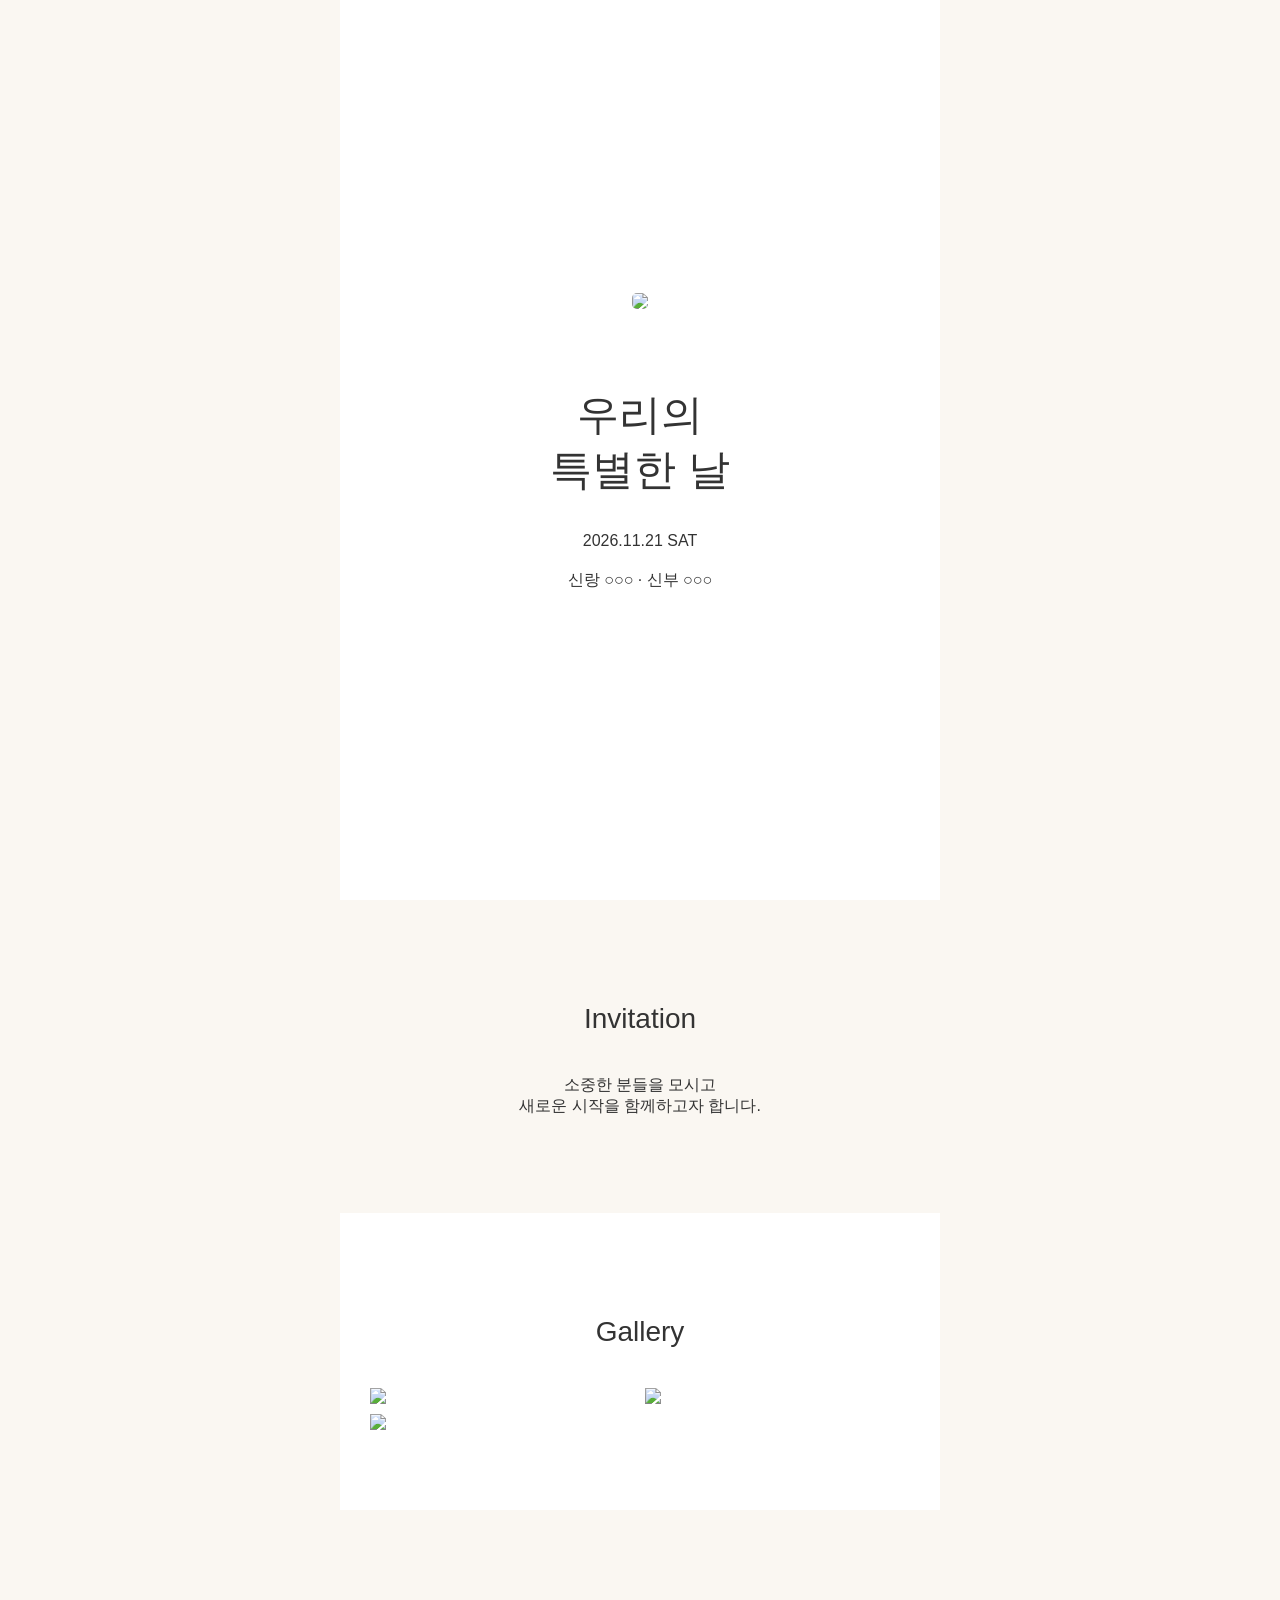
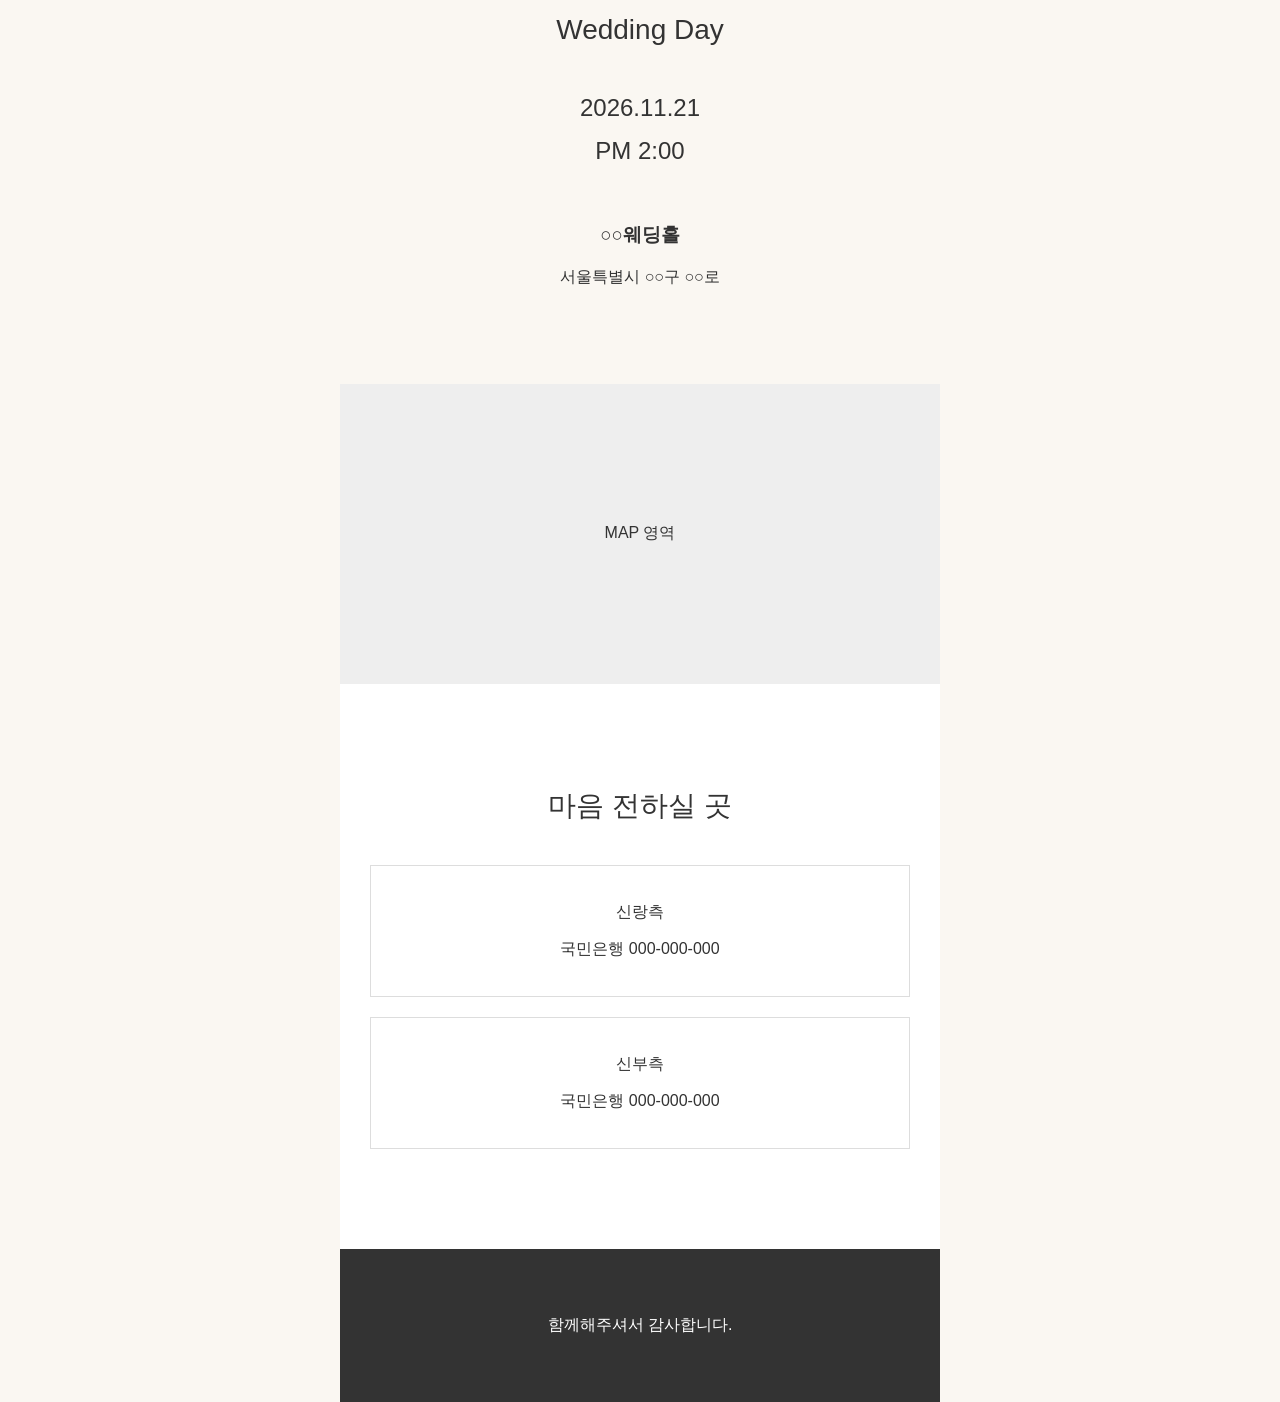
==== index.html @ 1933d9d0 "2.0" ====
<!DOCTYPE html>
<html lang="ko">
<head>
    <meta charset="UTF-8">
    <meta name="viewport" content="width=device-width, initial-scale=1.0">

    <title>우리의 결혼식</title>

    <link rel="stylesheet" href="css/style.css">
</head>

<body>

<div class="wrapper">


    <!-- 메인 -->
    <section class="hero">

        <div class="hero-image">
            <img src="images/main.jpg">
        </div>

        <div class="hero-text">
            <h1>
                우리의<br>
                특별한 날
            </h1>

            <p>
                2026.11.21 SAT
            </p>

            <p>
                신랑 ○○○ · 신부 ○○○
            </p>
        </div>

    </section>



    <!-- 인사말 -->
    <section class="greeting">

        <h2>Invitation</h2>

        <p>
            소중한 분들을 모시고<br>
            새로운 시작을 함께하고자 합니다.
        </p>

    </section>



    <!-- 사진 -->
    <section class="gallery">

        <h2>Gallery</h2>

        <div class="gallery-grid">

            <img src="images/gallery1.jpg">
            <img src="images/gallery2.jpg">
            <img src="images/gallery3.jpg">

        </div>

    </section>




    <!-- 날짜 / 장소 -->
    <section class="info">

        <h2>Wedding Day</h2>

        <div class="date">
            2026.11.21<br>
            PM 2:00
        </div>


        <div class="location">

            <h3>
                ○○웨딩홀
            </h3>

            <p>
                서울특별시 ○○구 ○○로
            </p>

        </div>

    </section>



    <!-- 지도 -->
    <section class="map">

        <div>
            MAP 영역
        </div>

    </section>



    <!-- 계좌 -->
    <section class="account">

        <h2>마음 전하실 곳</h2>


        <div class="account-box">

            <p>
                신랑측
            </p>

            <p>
                국민은행 000-000-000
            </p>

        </div>


        <div class="account-box">

            <p>
                신부측
            </p>

            <p>
                국민은행 000-000-000
            </p>

        </div>


    </section>



    <!-- footer -->
    <footer>

        <p>
            함께해주셔서 감사합니다.
        </p>

    </footer>


</div>


<script src="js/script.js"></script>

</body>
</html>
---- css/style.css ----
*{
    box-sizing:border-box;
}


body{

    margin:0;
    font-family:
    "Pretendard",
    sans-serif;

    background:#faf7f2;

    color:#333;

}



.wrapper{

    width:100%;
    max-width:600px;

    margin:auto;

    background:white;

}



/* 공통 */

section{

    padding:80px 30px;

    text-align:center;

}




/* 첫 화면 */

.hero{

    min-height:100vh;

    display:flex;

    flex-direction:column;

    justify-content:center;

}


.hero-image img{

    width:100%;

    border-radius:5px;

}



.hero-text{

    margin-top:40px;

}


.hero-text h1{

    font-size:42px;

    line-height:1.3;

    font-weight:400;

}



.hero-text p{

    margin-top:20px;

}





/* 소개 */

.greeting{

    background:#faf7f2;

}


h2{

    font-size:28px;

    font-weight:400;

    margin-bottom:40px;

}



/* 갤러리 */

.gallery-grid{

    display:grid;

    grid-template-columns:1fr 1fr;

    gap:10px;

}



.gallery-grid img{

    width:100%;

}





/* 정보 */

.info{

    background:#faf7f2;

}



.date{

    font-size:24px;

    line-height:1.8;

    margin-bottom:50px;

}



.location{

    margin-top:20px;

}




/* 지도 */

.map{

    height:300px;

    display:flex;

    align-items:center;

    justify-content:center;

    background:#eee;

}



/* 계좌 */

.account-box{

    padding:20px;

    border:1px solid #ddd;

    margin-bottom:20px;

}





footer{

    padding:50px 20px;

    text-align:center;

    background:#333;

    color:white;

}
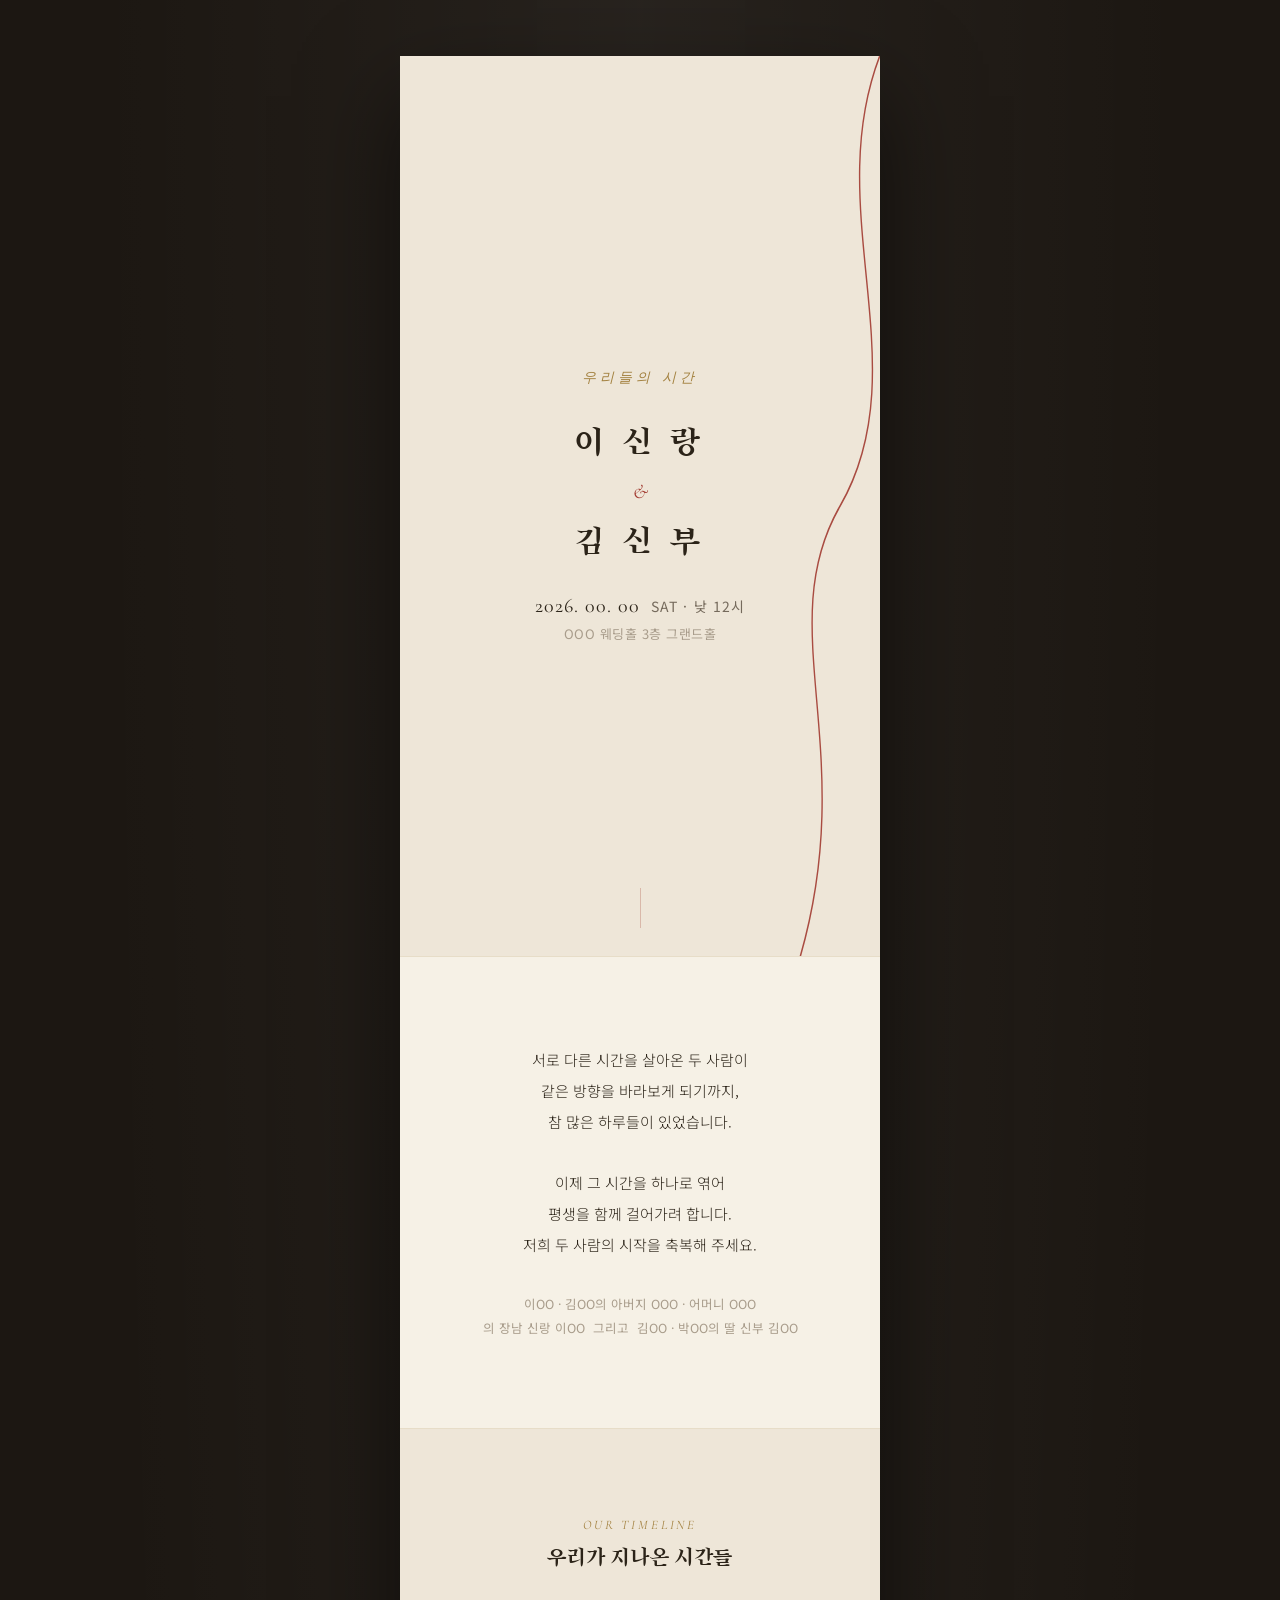
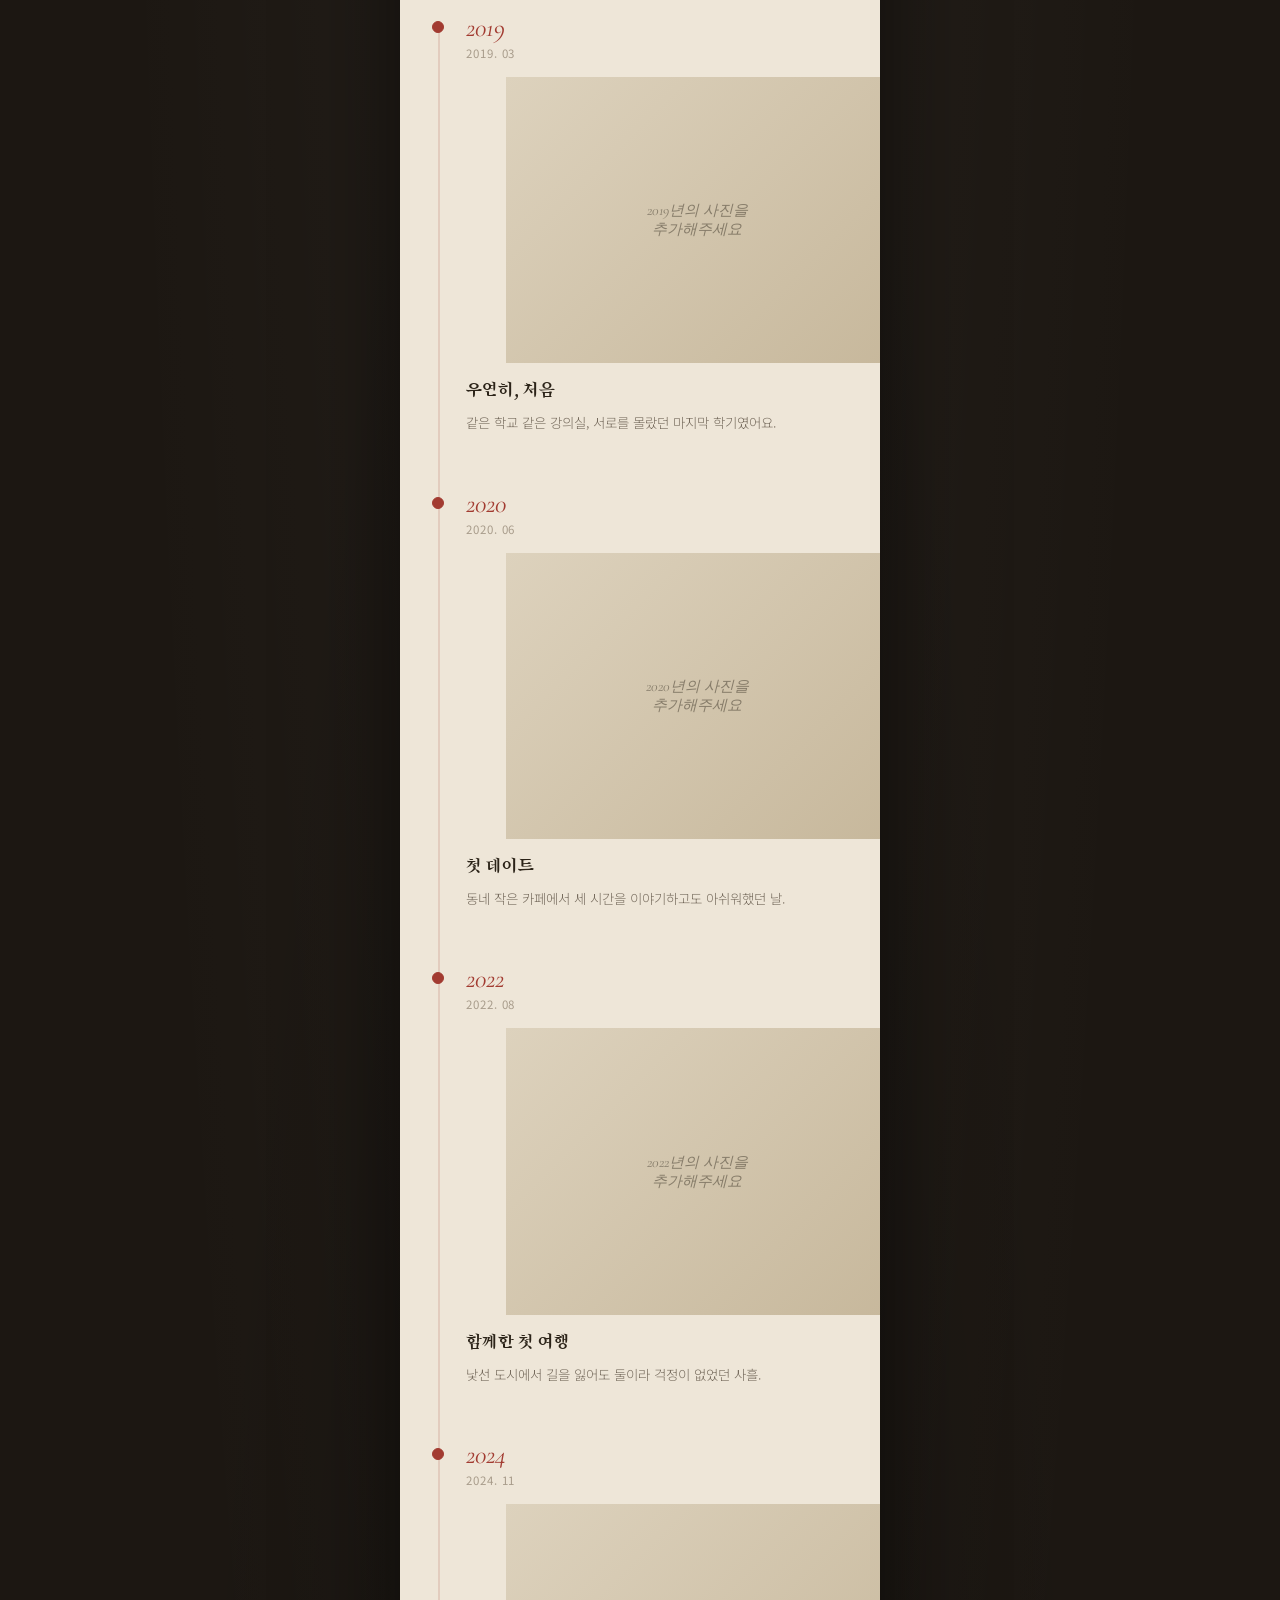
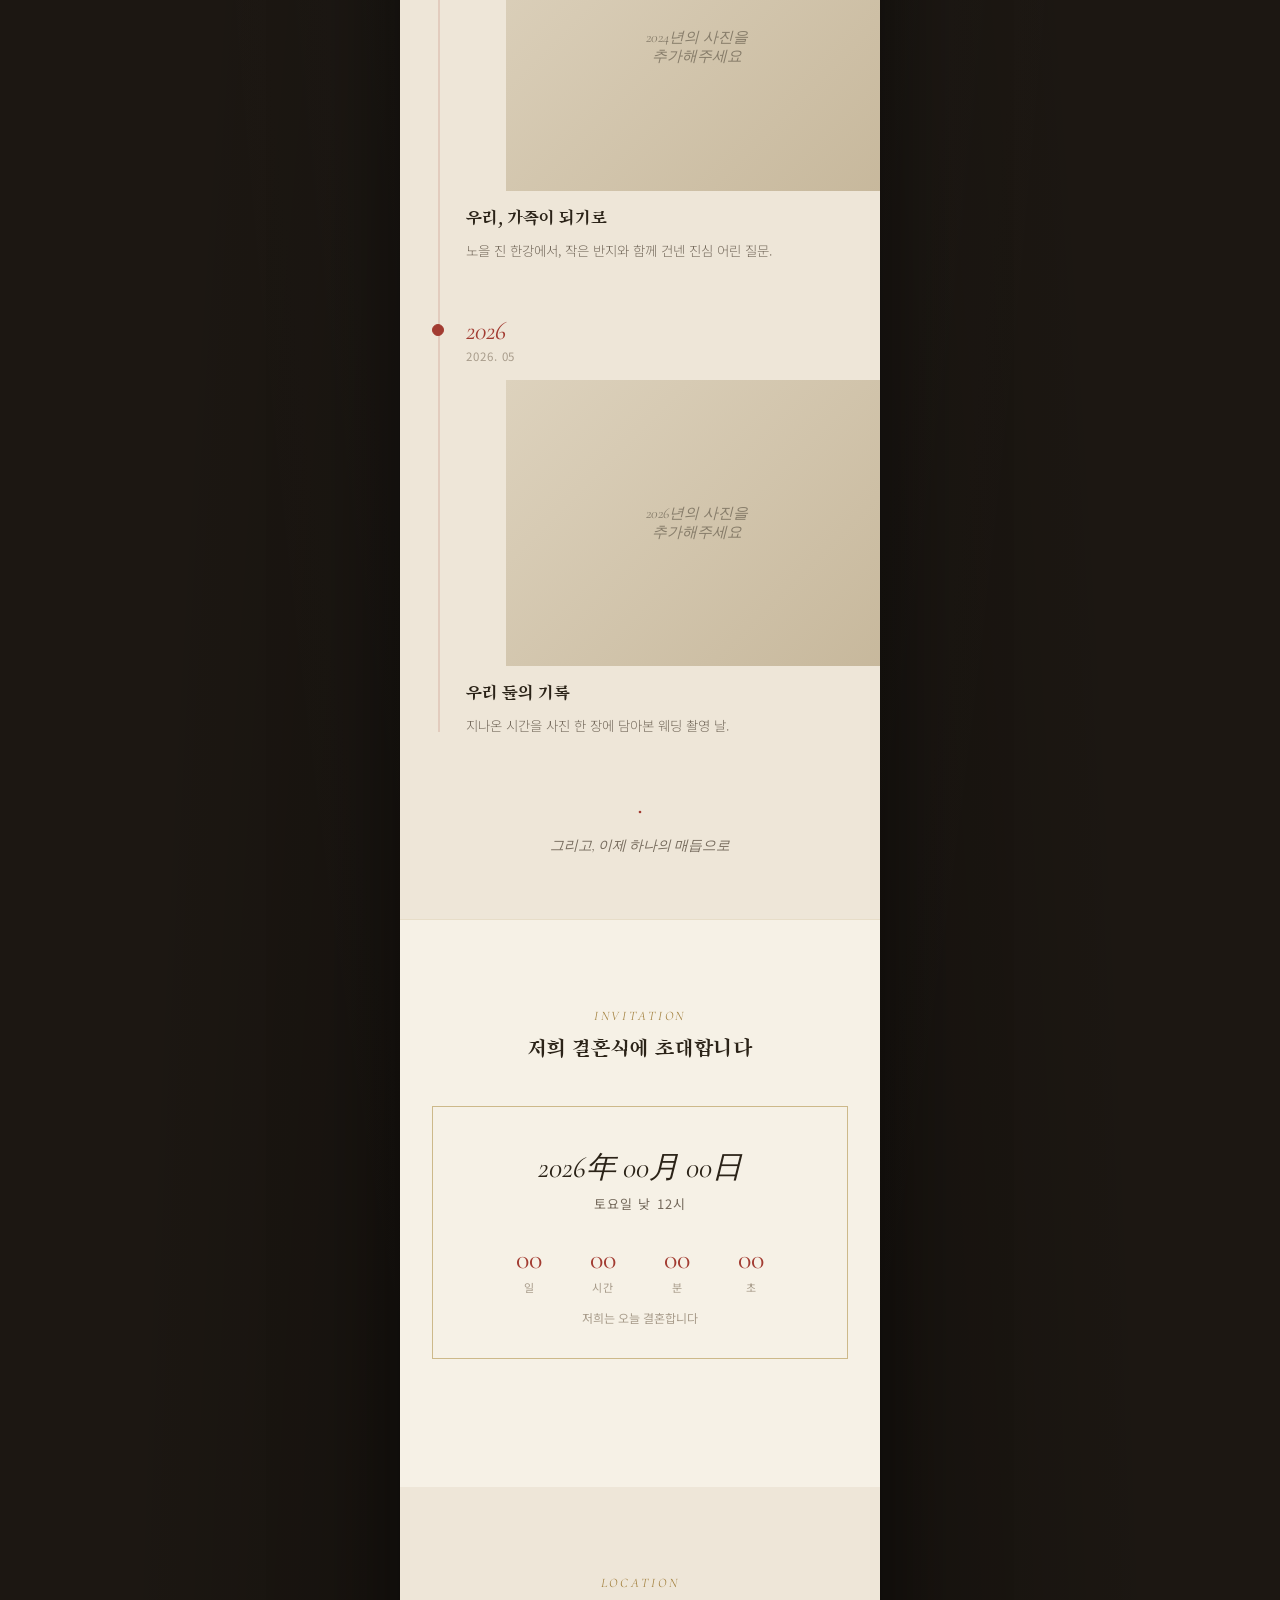
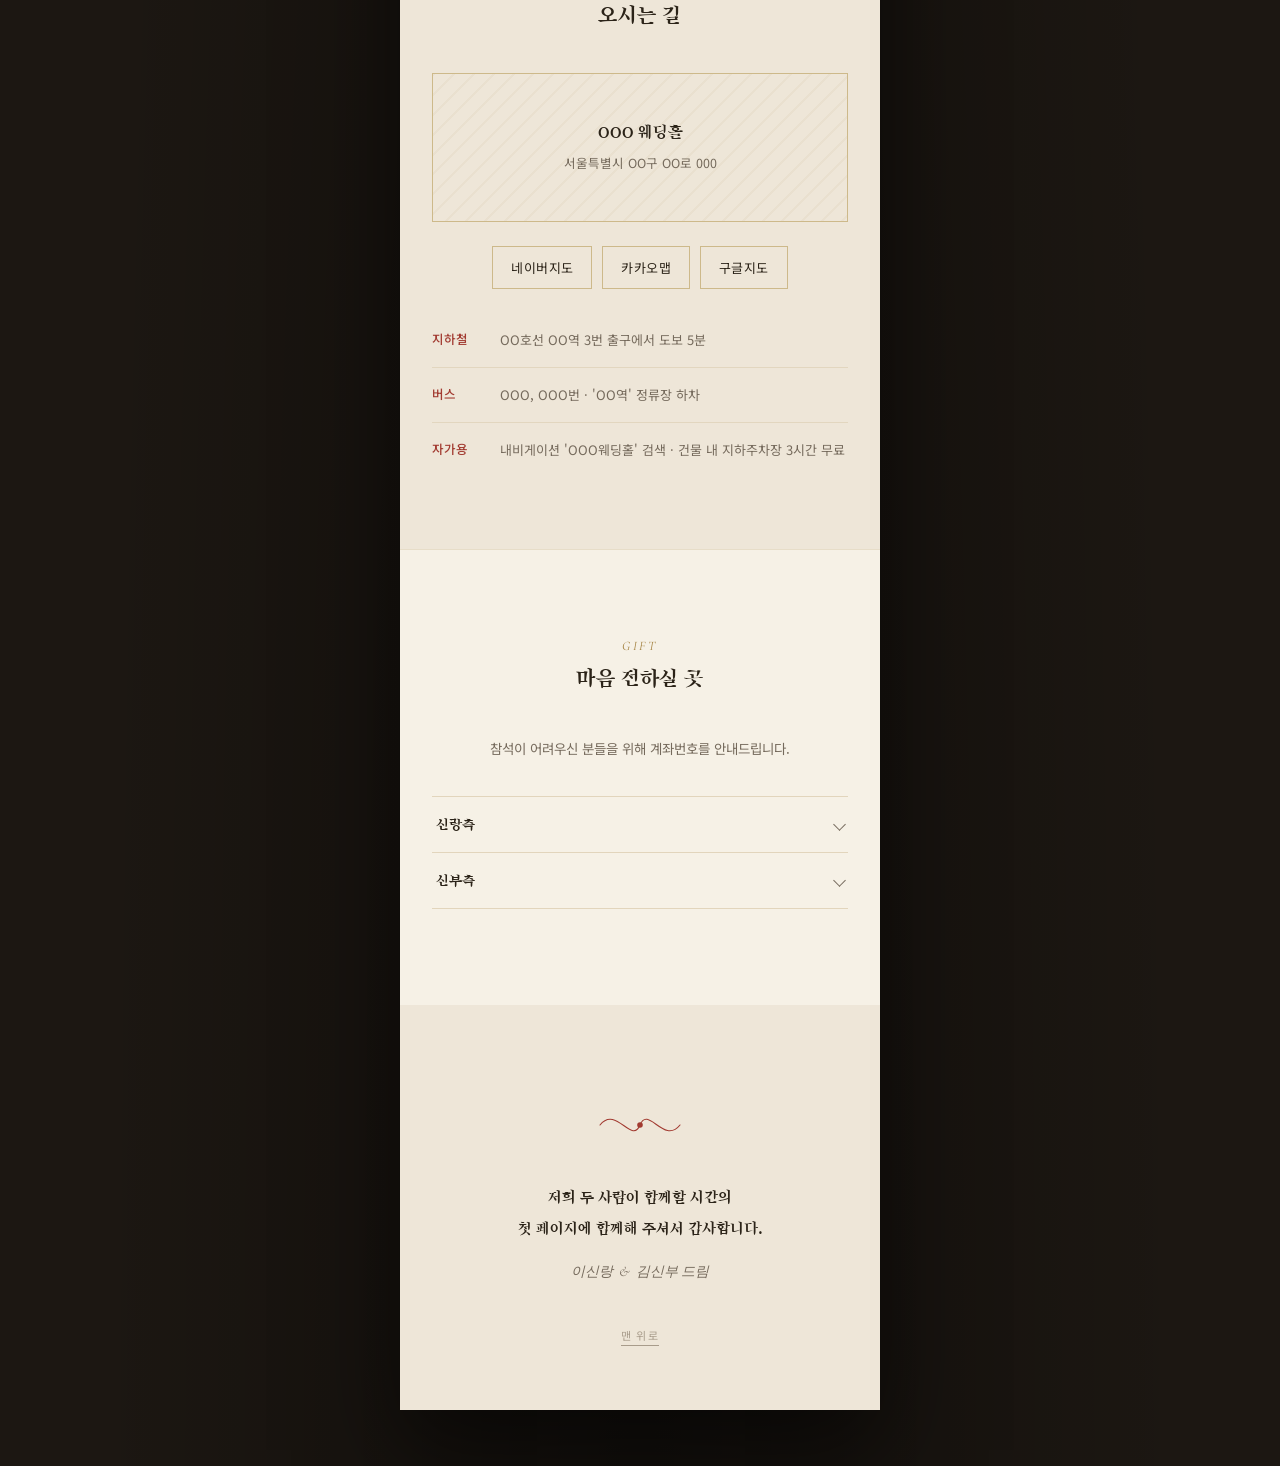
==== commit 9c724214: "c1" ====
--- a/index.html
+++ b/index.html
@@ -1,165 +1,235 @@
 <!DOCTYPE html>
 <html lang="ko">
 <head>
-    <meta charset="UTF-8">
-    <meta name="viewport" content="width=device-width, initial-scale=1.0">
-
-    <title>우리의 결혼식</title>
-
-    <link rel="stylesheet" href="css/style.css">
+<meta charset="UTF-8" />
+<meta name="viewport" content="width=device-width, initial-scale=1.0, maximum-scale=1.0, user-scalable=no" />
+<title>우리들의 시간 — OOO ♥ OOO</title>
+<meta name="description" content="OOO ♥ OOO의 결혼식에 초대합니다" />
+
+<!-- Open Graph : 카카오톡 등으로 공유될 때 보이는 미리보기 -->
+<meta property="og:title" content="우리들의 시간 — OOO ♥ OOO 결혼식에 초대합니다" />
+<meta property="og:description" content="2026년 00월 00일 토요일 낮 12시, OOO웨딩홀" />
+<meta property="og:image" content="assets/img/og-cover.jpg" />
+<meta property="og:type" content="website" />
+
+<link rel="preconnect" href="https://fonts.googleapis.com" />
+<link rel="preconnect" href="https://fonts.gstatic.com" crossorigin />
+<link href="https://fonts.googleapis.com/css2?family=Song+Myung&family=Cormorant+Garamond:ital,wght@0,400;0,500;1,400;1,500&family=Noto+Sans+KR:wght@300;400;500;700&display=swap" rel="stylesheet" />
+
+<link rel="stylesheet" href="css/style.css" />
 </head>
-
 <body>
 
-<div class="wrapper">
-
-
-    <!-- 메인 -->
-    <section class="hero">
-
-        <div class="hero-image">
-            <img src="images/main.jpg">
-        </div>
-
-        <div class="hero-text">
-            <h1>
-                우리의<br>
-                특별한 날
-            </h1>
-
-            <p>
-                2026.11.21 SAT
-            </p>
-
-            <p>
-                신랑 ○○○ · 신부 ○○○
-            </p>
-        </div>
-
-    </section>
-
-
-
-    <!-- 인사말 -->
-    <section class="greeting">
-
-        <h2>Invitation</h2>
-
-        <p>
-            소중한 분들을 모시고<br>
-            새로운 시작을 함께하고자 합니다.
-        </p>
-
-    </section>
-
-
-
-    <!-- 사진 -->
-    <section class="gallery">
-
-        <h2>Gallery</h2>
-
-        <div class="gallery-grid">
-
-            <img src="images/gallery1.jpg">
-            <img src="images/gallery2.jpg">
-            <img src="images/gallery3.jpg">
-
-        </div>
-
-    </section>
-
-
-
-
-    <!-- 날짜 / 장소 -->
-    <section class="info">
-
-        <h2>Wedding Day</h2>
-
-        <div class="date">
-            2026.11.21<br>
-            PM 2:00
-        </div>
-
-
-        <div class="location">
-
-            <h3>
-                ○○웨딩홀
-            </h3>
-
-            <p>
-                서울특별시 ○○구 ○○로
-            </p>
-
-        </div>
-
-    </section>
-
-
-
-    <!-- 지도 -->
-    <section class="map">
-
+<!-- ============ 배경 스테이지 ============ -->
+<div class="stage">
+
+  <main class="invite" id="top">
+
+    <!-- ============ HERO ============ -->
+    <section class="hero" id="hero">
+      <svg class="hero__thread" viewBox="0 0 300 520" preserveAspectRatio="none" aria-hidden="true">
+        <path d="M 280 0 C 220 90, 320 180, 240 260 C 170 330, 260 400, 200 520" />
+      </svg>
+
+      <p class="eyebrow" data-reveal>우리들의 시간</p>
+      <h1 class="hero__names" data-reveal>
+        <span>이 신 랑</span>
+        <span class="hero__amp">&amp;</span>
+        <span>김 신 부</span>
+      </h1>
+
+      <p class="hero__date" data-reveal>
+        <em>2026. 00. 00</em> SAT · 낮 12시
+      </p>
+
+      <p class="hero__venue" data-reveal>OOO 웨딩홀 3층 그랜드홀</p>
+
+      <button class="scroll-cue" id="scrollCue" aria-label="아래로 스크롤">
+        <span></span>
+      </button>
+    </section>
+
+    <!-- ============ 인사말 ============ -->
+    <section class="intro">
+      <p class="intro__text">
+        서로 다른 시간을 살아온 두 사람이<br />
+        같은 방향을 바라보게 되기까지,<br />
+        참 많은 하루들이 있었습니다.<br /><br />
+        이제 그 시간을 하나로 엮어<br />
+        평생을 함께 걸어가려 합니다.<br />
+        저희 두 사람의 시작을 축복해 주세요.
+      </p>
+      <p class="intro__from">이OO · 김OO의 아버지 OOO · 어머니 OOO<br />의 장남 신랑 이OO
+        &nbsp;그리고&nbsp;
+        김OO · 박OO의 딸 신부 김OO</p>
+    </section>
+
+    <!-- ============ 타임라인 : 우리들의 시간 ============ -->
+    <section class="timeline" id="timeline">
+      <h2 class="section-title" data-reveal>
+        <span class="section-title__eyebrow">Our Timeline</span>
+        우리가 지나온 시간들
+      </h2>
+
+      <div class="timeline__body" id="timelineBody">
+        <div class="timeline__thread-wrap" aria-hidden="true">
+          <div class="timeline__thread-track"></div>
+          <div class="timeline__thread-fill" id="threadFill"></div>
+        </div>
+
+        <ol class="timeline__list" id="timelineList">
+          <!-- JS가 script.js의 TIMELINE 데이터로 이 안을 채웁니다 -->
+        </ol>
+      </div>
+
+      <div class="timeline__knot" data-reveal>
+        <svg viewBox="0 0 60 60" aria-hidden="true">
+          <circle cx="30" cy="30" r="4" />
+        </svg>
+        <p>그리고, 이제 하나의 매듭으로</p>
+      </div>
+    </section>
+
+    <!-- ============ 초대 정보 ============ -->
+    <section class="invitation" id="invitation">
+      <h2 class="section-title" data-reveal>
+        <span class="section-title__eyebrow">Invitation</span>
+        저희 결혼식에 초대합니다
+      </h2>
+
+      <div class="invitation__card" data-reveal>
+        <p class="invitation__date-big">2026年 00月 00日</p>
+        <p class="invitation__date-sub">토요일 낮 12시</p>
+
+        <div class="countdown" id="countdown" aria-live="polite">
+          <div class="countdown__item"><span id="cd-days">00</span><em>일</em></div>
+          <div class="countdown__item"><span id="cd-hours">00</span><em>시간</em></div>
+          <div class="countdown__item"><span id="cd-min">00</span><em>분</em></div>
+          <div class="countdown__item"><span id="cd-sec">00</span><em>초</em></div>
+        </div>
+        <p class="countdown__label">신랑 신부와 만나기까지</p>
+      </div>
+
+      <div class="calendar" data-reveal>
+        <!-- 실제 사용 시 JS의 WEDDING_DATE 값에 맞게 아래 표시가 자동 계산됩니다 -->
+        <div class="calendar__grid" id="calendarGrid"></div>
+      </div>
+    </section>
+
+    <!-- ============ 오시는 길 ============ -->
+    <section class="location" id="location">
+      <h2 class="section-title" data-reveal>
+        <span class="section-title__eyebrow">Location</span>
+        오시는 길
+      </h2>
+
+      <div class="location__map" data-reveal>
+        <!-- 지도 API 키가 없어도 되도록 정적 이미지/버튼 방식으로 구성했습니다.
+             실제 서비스 시 아래 map-frame에 원하는 지도 iframe을 넣어도 됩니다. -->
+        <div class="location__map-fallback">
+          <p>OOO 웨딩홀</p>
+          <span>서울특별시 OO구 OO로 000</span>
+        </div>
+      </div>
+
+      <div class="location__buttons" data-reveal>
+        <a class="btn btn--map" href="https://map.naver.com/p/search/OOO웨딩홀" target="_blank" rel="noopener">네이버지도</a>
+        <a class="btn btn--map" href="https://map.kakao.com/?q=OOO웨딩홀" target="_blank" rel="noopener">카카오맵</a>
+        <a class="btn btn--map" href="https://map.google.com/?q=OOO웨딩홀" target="_blank" rel="noopener">구글지도</a>
+      </div>
+
+      <dl class="location__info" data-reveal>
         <div>
-            MAP 영역
-        </div>
-
-    </section>
-
-
-
-    <!-- 계좌 -->
-    <section class="account">
-
-        <h2>마음 전하실 곳</h2>
-
-
-        <div class="account-box">
-
-            <p>
-                신랑측
-            </p>
-
-            <p>
-                국민은행 000-000-000
-            </p>
-
-        </div>
-
-
-        <div class="account-box">
-
-            <p>
-                신부측
-            </p>
-
-            <p>
-                국민은행 000-000-000
-            </p>
-
-        </div>
-
-
-    </section>
-
-
-
-    <!-- footer -->
-    <footer>
-
-        <p>
-            함께해주셔서 감사합니다.
-        </p>
-
+          <dt>지하철</dt>
+          <dd>OO호선 OO역 3번 출구에서 도보 5분</dd>
+        </div>
+        <div>
+          <dt>버스</dt>
+          <dd>OOO, OOO번 · 'OO역' 정류장 하차</dd>
+        </div>
+        <div>
+          <dt>자가용</dt>
+          <dd>내비게이션 'OOO웨딩홀' 검색 · 건물 내 지하주차장 3시간 무료</dd>
+        </div>
+      </dl>
+    </section>
+
+    <!-- ============ 마음 전하실 곳 ============ -->
+    <section class="gift" id="gift">
+      <h2 class="section-title" data-reveal>
+        <span class="section-title__eyebrow">Gift</span>
+        마음 전하실 곳
+      </h2>
+      <p class="gift__desc" data-reveal>
+        참석이 어려우신 분들을 위해<br class="mobile-only" />
+        계좌번호를 안내드립니다.
+      </p>
+
+      <div class="accordion" data-reveal>
+        <div class="accordion__item">
+          <button class="accordion__trigger" aria-expanded="false">
+            <span>신랑측</span>
+            <i></i>
+          </button>
+          <div class="accordion__panel">
+            <div class="account">
+              <div class="account__row">
+                <p><strong>이OO</strong> (신랑)<br /><span>OO은행 000-0000-0000</span></p>
+                <button class="btn-copy" data-copy="000-0000-0000">복사</button>
+              </div>
+              <div class="account__row">
+                <p><strong>OOO</strong> (아버지)<br /><span>OO은행 000-0000-0000</span></p>
+                <button class="btn-copy" data-copy="000-0000-0000">복사</button>
+              </div>
+              <div class="account__row">
+                <p><strong>OOO</strong> (어머니)<br /><span>OO은행 000-0000-0000</span></p>
+                <button class="btn-copy" data-copy="000-0000-0000">복사</button>
+              </div>
+            </div>
+          </div>
+        </div>
+
+        <div class="accordion__item">
+          <button class="accordion__trigger" aria-expanded="false">
+            <span>신부측</span>
+            <i></i>
+          </button>
+          <div class="accordion__panel">
+            <div class="account">
+              <div class="account__row">
+                <p><strong>김OO</strong> (신부)<br /><span>OO은행 000-0000-0000</span></p>
+                <button class="btn-copy" data-copy="000-0000-0000">복사</button>
+              </div>
+              <div class="account__row">
+                <p><strong>OOO</strong> (아버지)<br /><span>OO은행 000-0000-0000</span></p>
+                <button class="btn-copy" data-copy="000-0000-0000">복사</button>
+              </div>
+              <div class="account__row">
+                <p><strong>OOO</strong> (어머니)<br /><span>OO은행 000-0000-0000</span></p>
+                <button class="btn-copy" data-copy="000-0000-0000">복사</button>
+              </div>
+            </div>
+          </div>
+        </div>
+      </div>
+    </section>
+
+    <!-- ============ 마무리 ============ -->
+    <footer class="closing">
+      <svg class="closing__knot" viewBox="0 0 120 60" aria-hidden="true">
+        <path d="M10 30 C 30 5, 50 55, 60 30 C 70 5, 90 55, 110 30" />
+        <circle cx="60" cy="30" r="3.5" />
+      </svg>
+      <p class="closing__text">저희 두 사람이 함께할 시간의<br />첫 페이지에 함께해 주셔서 감사합니다.</p>
+      <p class="closing__sign">이신랑 &nbsp;&amp;&nbsp; 김신부 드림</p>
+      <a class="closing__top" href="#top">맨 위로</a>
     </footer>
 
-
+  </main>
 </div>
 
+<div class="toast" id="toast" role="status" aria-live="polite"></div>
 
 <script src="js/script.js"></script>
-
 </body>
-</html>+</html>
--- a/css/style.css
+++ b/css/style.css
@@ -1,221 +1,710 @@
-*{
-    box-sizing:border-box;
-}
-
-
-body{
-
-    margin:0;
-    font-family:
-    "Pretendard",
-    sans-serif;
-
-    background:#faf7f2;
-
-    color:#333;
-
-}
-
-
-
-.wrapper{
-
-    width:100%;
-    max-width:600px;
-
-    margin:auto;
-
-    background:white;
-
-}
-
-
-
-/* 공통 */
-
-section{
-
-    padding:80px 30px;
-
-    text-align:center;
-
-}
-
-
-
-
-/* 첫 화면 */
-
-.hero{
-
-    min-height:100vh;
-
-    display:flex;
-
-    flex-direction:column;
-
-    justify-content:center;
-
-}
-
-
-.hero-image img{
-
-    width:100%;
-
-    border-radius:5px;
-
-}
-
-
-
-.hero-text{
-
-    margin-top:40px;
-
-}
-
-
-.hero-text h1{
-
-    font-size:42px;
-
-    line-height:1.3;
-
-    font-weight:400;
-
-}
-
-
-
-.hero-text p{
-
-    margin-top:20px;
-
-}
-
-
-
-
-
-/* 소개 */
-
-.greeting{
-
-    background:#faf7f2;
-
-}
-
-
-h2{
-
-    font-size:28px;
-
-    font-weight:400;
-
-    margin-bottom:40px;
-
-}
-
-
-
-/* 갤러리 */
-
-.gallery-grid{
-
-    display:grid;
-
-    grid-template-columns:1fr 1fr;
-
-    gap:10px;
-
-}
-
-
-
-.gallery-grid img{
-
-    width:100%;
-
-}
-
-
-
-
-
-/* 정보 */
-
-.info{
-
-    background:#faf7f2;
-
-}
-
-
-
-.date{
-
-    font-size:24px;
-
-    line-height:1.8;
-
-    margin-bottom:50px;
-
-}
-
-
-
-.location{
-
-    margin-top:20px;
-
-}
-
-
-
-
-/* 지도 */
-
-.map{
-
-    height:300px;
-
-    display:flex;
-
-    align-items:center;
-
-    justify-content:center;
-
-    background:#eee;
-
-}
-
-
-
-/* 계좌 */
-
-.account-box{
-
-    padding:20px;
-
-    border:1px solid #ddd;
-
-    margin-bottom:20px;
-
-}
-
-
-
-
-
-footer{
-
-    padding:50px 20px;
-
-    text-align:center;
-
-    background:#333;
-
-    color:white;
-
-}
+/* ==========================================================================
+   우리들의 시간 — 웨딩 인비테이션
+   Design concept: "인연의 실(붉은 실)" — 타임라인을 따라 흐르다
+   초대 정보에서 하나의 매듭으로 이어지는 붉은 실.
+   ========================================================================== */
+
+:root {
+  /* ---- color tokens ---- */
+  --stage: #1c1712;          /* 카드가 놓인 어두운 테이블 배경 */
+  --paper: #eee6d8;          /* 청첩장 종이 */
+  --paper-soft: #f6f1e6;     /* 카드/패널 위 레이어 */
+  --ink: #2b2318;            /* 본문 텍스트 */
+  --ink-soft: #756a5c;       /* 보조 텍스트 */
+  --ink-faint: #a89c8b;      /* 캡션/라벨 */
+  --thread: #a23b31;         /* 인연의 붉은 실 */
+  --thread-soft: #d9b8a9;    /* 실의 옅은 트랙 */
+  --gold: #a3813f;           /* 금박 라인/장식 */
+  --gold-soft: #cdb98a;
+
+  /* ---- type tokens ---- */
+  --font-display: 'Song Myung', serif;
+  --font-accent: 'Cormorant Garamond', serif;
+  --font-body: 'Noto Sans KR', sans-serif;
+
+  --card-width: 480px;
+}
+
+/* ---------------------------------- reset ---------------------------------- */
+*, *::before, *::after { box-sizing: border-box; }
+html { scroll-behavior: smooth; }
+@media (prefers-reduced-motion: reduce) {
+  html { scroll-behavior: auto; }
+  *, *::before, *::after {
+    animation-duration: 0.001ms !important;
+    animation-iteration-count: 1 !important;
+    transition-duration: 0.001ms !important;
+  }
+}
+
+body {
+  margin: 0;
+  background: var(--stage);
+  background-image:
+    radial-gradient(ellipse at top, rgba(255,255,255,0.05), transparent 60%),
+    radial-gradient(ellipse at bottom, rgba(0,0,0,0.4), transparent 60%);
+  color: var(--ink);
+  font-family: var(--font-body);
+  -webkit-font-smoothing: antialiased;
+}
+
+img { max-width: 100%; display: block; }
+button { font: inherit; }
+a { color: inherit; }
+
+/* ---------------------------------- stage ---------------------------------- */
+.stage {
+  min-height: 100vh;
+  display: flex;
+  justify-content: center;
+  padding: 0;
+}
+
+@media (min-width: 640px) {
+  .stage { padding: 56px 16px; }
+}
+
+.invite {
+  position: relative;
+  width: 100%;
+  max-width: var(--card-width);
+  background: var(--paper);
+  overflow: hidden;
+}
+
+@media (min-width: 640px) {
+  .invite {
+    box-shadow: 0 40px 90px rgba(0,0,0,0.55), 0 2px 0 rgba(255,255,255,0.04) inset;
+  }
+}
+
+/* ---------------------------------- shared ---------------------------------- */
+.section-title {
+  text-align: center;
+  font-family: var(--font-display);
+  font-weight: 400;
+  font-size: 22px;
+  letter-spacing: 0.02em;
+  color: var(--ink);
+  margin: 0 0 44px;
+}
+.section-title__eyebrow {
+  display: block;
+  font-family: var(--font-accent);
+  font-style: italic;
+  font-size: 13px;
+  letter-spacing: 0.22em;
+  color: var(--gold);
+  margin-bottom: 10px;
+  text-transform: uppercase;
+}
+
+.divider {
+  width: 32px;
+  height: 1px;
+  background: var(--gold-soft);
+  margin: 0 auto;
+}
+
+/* section reveal-on-scroll */
+[data-reveal] {
+  opacity: 0;
+  transform: translateY(14px);
+  transition: opacity 0.8s ease, transform 0.8s ease;
+}
+[data-reveal].is-visible {
+  opacity: 1;
+  transform: translateY(0);
+}
+
+.btn {
+  display: inline-flex;
+  align-items: center;
+  justify-content: center;
+  padding: 11px 18px;
+  border: 1px solid var(--gold-soft);
+  color: var(--ink);
+  text-decoration: none;
+  font-size: 13px;
+  letter-spacing: 0.03em;
+  background: transparent;
+  transition: background 0.25s ease, color 0.25s ease;
+}
+.btn:hover { background: var(--ink); color: var(--paper); border-color: var(--ink); }
+
+.mobile-only { display: inline; }
+@media (min-width: 640px) { .mobile-only { display: none; } }
+
+/* ============================================================
+   HERO
+   ============================================================ */
+.hero {
+  position: relative;
+  min-height: 100svh;
+  display: flex;
+  flex-direction: column;
+  align-items: center;
+  justify-content: center;
+  text-align: center;
+  padding: 40px 32px;
+  overflow: hidden;
+}
+
+.hero__thread {
+  position: absolute;
+  top: 0;
+  right: -20px;
+  width: 62%;
+  height: 100%;
+  opacity: 0.9;
+}
+.hero__thread path {
+  fill: none;
+  stroke: var(--thread);
+  stroke-width: 1.4;
+  stroke-linecap: round;
+  stroke-dasharray: 900;
+  stroke-dashoffset: 900;
+  animation: draw-thread 2.6s 0.3s cubic-bezier(.65,0,.35,1) forwards;
+}
+@keyframes draw-thread {
+  to { stroke-dashoffset: 0; }
+}
+
+.eyebrow {
+  font-family: var(--font-accent);
+  font-style: italic;
+  font-size: 14px;
+  letter-spacing: 0.3em;
+  color: var(--gold);
+  text-transform: uppercase;
+  margin: 0 0 28px;
+}
+
+.hero__names {
+  font-family: var(--font-display);
+  font-weight: 400;
+  font-size: 34px;
+  line-height: 1.6;
+  letter-spacing: 0.14em;
+  margin: 0 0 26px;
+  color: var(--ink);
+}
+.hero__names span { display: block; }
+.hero__amp {
+  font-family: var(--font-accent);
+  font-style: italic;
+  font-size: 20px;
+  color: var(--thread);
+  letter-spacing: 0;
+  margin: 6px 0;
+}
+
+.hero__date {
+  font-family: var(--font-body);
+  font-size: 14px;
+  letter-spacing: 0.08em;
+  color: var(--ink-soft);
+  margin: 0 0 6px;
+}
+.hero__date em {
+  font-family: var(--font-accent);
+  font-style: normal;
+  font-size: 20px;
+  color: var(--ink);
+  letter-spacing: 0.05em;
+  margin-right: 6px;
+}
+
+.hero__venue {
+  font-size: 13px;
+  color: var(--ink-faint);
+  margin: 0;
+  letter-spacing: 0.04em;
+}
+
+.scroll-cue {
+  position: absolute;
+  bottom: 28px;
+  left: 50%;
+  transform: translateX(-50%);
+  width: 24px;
+  height: 40px;
+  border: none;
+  background: transparent;
+  cursor: pointer;
+  padding: 0;
+}
+.scroll-cue span {
+  display: block;
+  width: 1px;
+  height: 100%;
+  margin: 0 auto;
+  background: var(--thread-soft);
+  position: relative;
+  overflow: hidden;
+}
+.scroll-cue span::after {
+  content: '';
+  position: absolute;
+  top: -100%;
+  left: 0;
+  width: 100%;
+  height: 100%;
+  background: var(--thread);
+  animation: cue-drop 1.8s ease-in-out infinite;
+}
+@keyframes cue-drop {
+  0% { top: -100%; }
+  60% { top: 100%; }
+  100% { top: 100%; }
+}
+
+/* ============================================================
+   INTRO
+   ============================================================ */
+.intro {
+  padding: 88px 40px;
+  text-align: center;
+  background: var(--paper-soft);
+  border-top: 1px solid rgba(163,129,63,0.18);
+  border-bottom: 1px solid rgba(163,129,63,0.18);
+}
+.intro__text {
+  font-size: 15px;
+  line-height: 2.05;
+  color: var(--ink);
+  font-weight: 300;
+  margin: 0 0 32px;
+}
+.intro__from {
+  font-size: 12.5px;
+  color: var(--ink-faint);
+  line-height: 1.9;
+  margin: 0;
+}
+
+/* ============================================================
+   TIMELINE — 우리들의 시간
+   ============================================================ */
+.timeline {
+  padding: 88px 32px 64px;
+  position: relative;
+}
+
+.timeline__body {
+  position: relative;
+}
+
+.timeline__thread-wrap {
+  position: absolute;
+  top: 6px;
+  bottom: 6px;
+  left: 6px;
+  width: 2px;
+}
+.timeline__thread-track,
+.timeline__thread-fill {
+  position: absolute;
+  top: 0; left: 0;
+  width: 100%;
+  height: 100%;
+}
+.timeline__thread-track { background: var(--thread-soft); opacity: 0.55; }
+.timeline__thread-fill {
+  background: var(--thread);
+  height: 0%;
+  transition: height 0.25s ease-out;
+}
+
+.timeline__list {
+  list-style: none;
+  margin: 0;
+  padding: 0 0 0 34px;
+  display: flex;
+  flex-direction: column;
+  gap: 56px;
+}
+
+.timeline__item {
+  position: relative;
+  opacity: 0;
+  transform: translateY(18px);
+  transition: opacity 0.7s ease, transform 0.7s ease;
+}
+.timeline__item.is-visible { opacity: 1; transform: translateY(0); }
+
+.timeline__knot-dot {
+  position: absolute;
+  top: 6px;
+  left: -34px;
+  width: 12px;
+  height: 12px;
+  border-radius: 50%;
+  background: var(--paper);
+  border: 1.5px solid var(--thread-soft);
+  transition: border-color 0.4s ease, background 0.4s ease;
+}
+.timeline__item.is-visible .timeline__knot-dot {
+  border-color: var(--thread);
+  background: var(--thread);
+}
+
+.timeline__year {
+  font-family: var(--font-accent);
+  font-style: italic;
+  font-size: 26px;
+  color: var(--thread);
+  line-height: 1;
+  margin: 0 0 4px;
+}
+.timeline__date {
+  font-size: 11.5px;
+  letter-spacing: 0.08em;
+  color: var(--ink-faint);
+  margin: 0 0 14px;
+  text-transform: uppercase;
+}
+
+.timeline__photo {
+  width: 100%;
+  aspect-ratio: 4 / 3;
+  overflow: hidden;
+  background: linear-gradient(135deg, #ddd2bd, #c7b89c);
+  margin-bottom: 16px;
+  position: relative;
+}
+.timeline__photo img {
+  width: 100%;
+  height: 100%;
+  object-fit: cover;
+  display: block;
+}
+.timeline__photo.no-image::before {
+  content: attr(data-placeholder);
+  position: absolute;
+  inset: 0;
+  display: flex;
+  align-items: center;
+  justify-content: center;
+  white-space: pre-line;
+  font-family: var(--font-accent);
+  font-style: italic;
+  font-size: 15px;
+  color: rgba(43,35,24,0.45);
+  text-align: center;
+  padding: 20px;
+}
+.timeline__photo.no-image img { display: none; }
+
+.timeline__title {
+  font-family: var(--font-display);
+  font-weight: 400;
+  font-size: 18px;
+  margin: 0 0 8px;
+  color: var(--ink);
+}
+.timeline__desc {
+  font-size: 13.5px;
+  line-height: 1.8;
+  color: var(--ink-soft);
+  margin: 0;
+  font-weight: 300;
+}
+
+.timeline__knot {
+  text-align: center;
+  margin-top: 64px;
+  padding-left: 0;
+}
+.timeline__knot svg { width: 20px; height: 20px; }
+.timeline__knot circle { fill: var(--thread); }
+.timeline__knot p {
+  font-family: var(--font-accent);
+  font-style: italic;
+  font-size: 14px;
+  color: var(--ink-soft);
+  margin: 10px 0 0;
+}
+
+/* ============================================================
+   INVITATION / COUNTDOWN
+   ============================================================ */
+.invitation {
+  padding: 88px 32px;
+  background: var(--paper-soft);
+  border-top: 1px solid rgba(163,129,63,0.18);
+  text-align: center;
+}
+
+.invitation__card {
+  border: 1px solid var(--gold-soft);
+  padding: 40px 24px 32px;
+}
+
+.invitation__date-big {
+  font-family: var(--font-accent);
+  font-style: italic;
+  font-size: 30px;
+  margin: 0 0 6px;
+  color: var(--ink);
+}
+.invitation__date-sub {
+  font-size: 13px;
+  letter-spacing: 0.08em;
+  color: var(--ink-soft);
+  margin: 0 0 32px;
+}
+
+.countdown {
+  display: flex;
+  justify-content: center;
+  gap: 18px;
+  margin-bottom: 12px;
+}
+.countdown__item {
+  min-width: 56px;
+}
+.countdown__item span {
+  display: block;
+  font-family: var(--font-accent);
+  font-size: 28px;
+  color: var(--thread);
+  line-height: 1;
+}
+.countdown__item em {
+  font-style: normal;
+  font-size: 11px;
+  color: var(--ink-faint);
+  letter-spacing: 0.05em;
+}
+.countdown__label {
+  font-size: 12px;
+  color: var(--ink-faint);
+  margin: 4px 0 0;
+}
+
+.calendar { margin-top: 40px; }
+.calendar__grid {
+  display: grid;
+  grid-template-columns: repeat(7, 1fr);
+  gap: 8px 0;
+  max-width: 280px;
+  margin: 0 auto;
+}
+.calendar__dow, .calendar__day {
+  font-size: 12px;
+  text-align: center;
+  color: var(--ink-faint);
+}
+.calendar__dow { font-weight: 500; color: var(--ink-soft); margin-bottom: 6px; }
+.calendar__day--target {
+  position: relative;
+  color: var(--paper);
+  font-weight: 700;
+}
+.calendar__day--target::before {
+  content: '';
+  position: absolute;
+  inset: -6px;
+  background: var(--thread);
+  border-radius: 50%;
+  z-index: -1;
+}
+
+/* ============================================================
+   LOCATION
+   ============================================================ */
+.location { padding: 88px 32px; text-align: center; }
+
+.location__map-fallback {
+  border: 1px solid var(--gold-soft);
+  padding: 48px 20px;
+  margin-bottom: 24px;
+  background:
+    repeating-linear-gradient(135deg, rgba(163,129,63,0.06) 0 2px, transparent 2px 14px);
+}
+.location__map-fallback p {
+  font-family: var(--font-display);
+  font-size: 17px;
+  margin: 0 0 6px;
+}
+.location__map-fallback span {
+  font-size: 12.5px;
+  color: var(--ink-soft);
+}
+
+.location__buttons {
+  display: flex;
+  gap: 10px;
+  justify-content: center;
+  flex-wrap: wrap;
+  margin-bottom: 40px;
+}
+
+.location__info {
+  text-align: left;
+  margin: 0;
+  display: flex;
+  flex-direction: column;
+  gap: 16px;
+}
+.location__info div {
+  display: flex;
+  gap: 16px;
+  padding-bottom: 16px;
+  border-bottom: 1px solid rgba(163,129,63,0.16);
+}
+.location__info div:last-child { border-bottom: none; padding-bottom: 0; }
+.location__info dt {
+  flex: 0 0 52px;
+  font-size: 12.5px;
+  color: var(--thread);
+  font-weight: 500;
+}
+.location__info dd {
+  margin: 0;
+  font-size: 13px;
+  color: var(--ink-soft);
+  line-height: 1.7;
+}
+
+/* ============================================================
+   GIFT / ACCORDION
+   ============================================================ */
+.gift { padding: 88px 32px 96px; background: var(--paper-soft); border-top: 1px solid rgba(163,129,63,0.18); text-align: center; }
+.gift__desc {
+  font-size: 13.5px;
+  color: var(--ink-soft);
+  line-height: 1.8;
+  margin: 0 0 36px;
+}
+
+.accordion { text-align: left; }
+.accordion__item {
+  border-top: 1px solid rgba(163,129,63,0.25);
+}
+.accordion__item:last-child { border-bottom: 1px solid rgba(163,129,63,0.25); }
+
+.accordion__trigger {
+  width: 100%;
+  display: flex;
+  align-items: center;
+  justify-content: space-between;
+  background: none;
+  border: none;
+  padding: 18px 4px;
+  cursor: pointer;
+  font-family: var(--font-display);
+  font-size: 15px;
+  color: var(--ink);
+}
+.accordion__trigger i {
+  width: 9px;
+  height: 9px;
+  border-right: 1.4px solid var(--ink-soft);
+  border-bottom: 1.4px solid var(--ink-soft);
+  transform: rotate(45deg);
+  transition: transform 0.3s ease;
+}
+.accordion__trigger[aria-expanded="true"] i { transform: rotate(-135deg); }
+
+.accordion__panel {
+  max-height: 0;
+  overflow: hidden;
+  transition: max-height 0.35s ease;
+}
+
+.account { padding: 4px 4px 20px; display: flex; flex-direction: column; gap: 14px; }
+.account__row {
+  display: flex;
+  align-items: center;
+  justify-content: space-between;
+  gap: 12px;
+  font-size: 13px;
+}
+.account__row p { margin: 0; line-height: 1.6; color: var(--ink-soft); }
+.account__row p strong { color: var(--ink); font-weight: 500; }
+.btn-copy {
+  flex-shrink: 0;
+  border: 1px solid var(--gold-soft);
+  background: transparent;
+  padding: 7px 12px;
+  font-size: 12px;
+  color: var(--ink-soft);
+  cursor: pointer;
+  transition: background 0.2s ease, color 0.2s ease;
+}
+.btn-copy:hover { background: var(--ink); color: var(--paper); border-color: var(--ink); }
+
+/* ============================================================
+   CLOSING
+   ============================================================ */
+.closing {
+  padding: 96px 32px 64px;
+  text-align: center;
+}
+.closing__knot { width: 96px; height: auto; margin: 0 auto 28px; }
+.closing__knot path {
+  fill: none;
+  stroke: var(--thread);
+  stroke-width: 1.4;
+  stroke-linecap: round;
+}
+.closing__knot circle { fill: var(--thread); }
+
+.closing__text {
+  font-family: var(--font-display);
+  font-size: 16px;
+  line-height: 1.9;
+  color: var(--ink);
+  margin: 0 0 20px;
+}
+.closing__sign {
+  font-family: var(--font-accent);
+  font-style: italic;
+  font-size: 14px;
+  color: var(--ink-soft);
+  margin: 0 0 40px;
+}
+.closing__top {
+  display: inline-block;
+  font-size: 11px;
+  letter-spacing: 0.1em;
+  color: var(--ink-faint);
+  text-decoration: none;
+  border-bottom: 1px solid var(--ink-faint);
+  padding-bottom: 2px;
+}
+
+/* ============================================================
+   TOAST
+   ============================================================ */
+.toast {
+  position: fixed;
+  left: 50%;
+  bottom: 32px;
+  transform: translate(-50%, 12px);
+  background: var(--ink);
+  color: var(--paper);
+  padding: 12px 20px;
+  font-size: 13px;
+  letter-spacing: 0.03em;
+  opacity: 0;
+  pointer-events: none;
+  transition: opacity 0.3s ease, transform 0.3s ease;
+  z-index: 50;
+}
+.toast.is-visible {
+  opacity: 1;
+  transform: translate(-50%, 0);
+}
+
+/* ============================================================
+   FOCUS STATES
+   ============================================================ */
+a:focus-visible,
+button:focus-visible {
+  outline: 2px solid var(--thread);
+  outline-offset: 2px;
+}
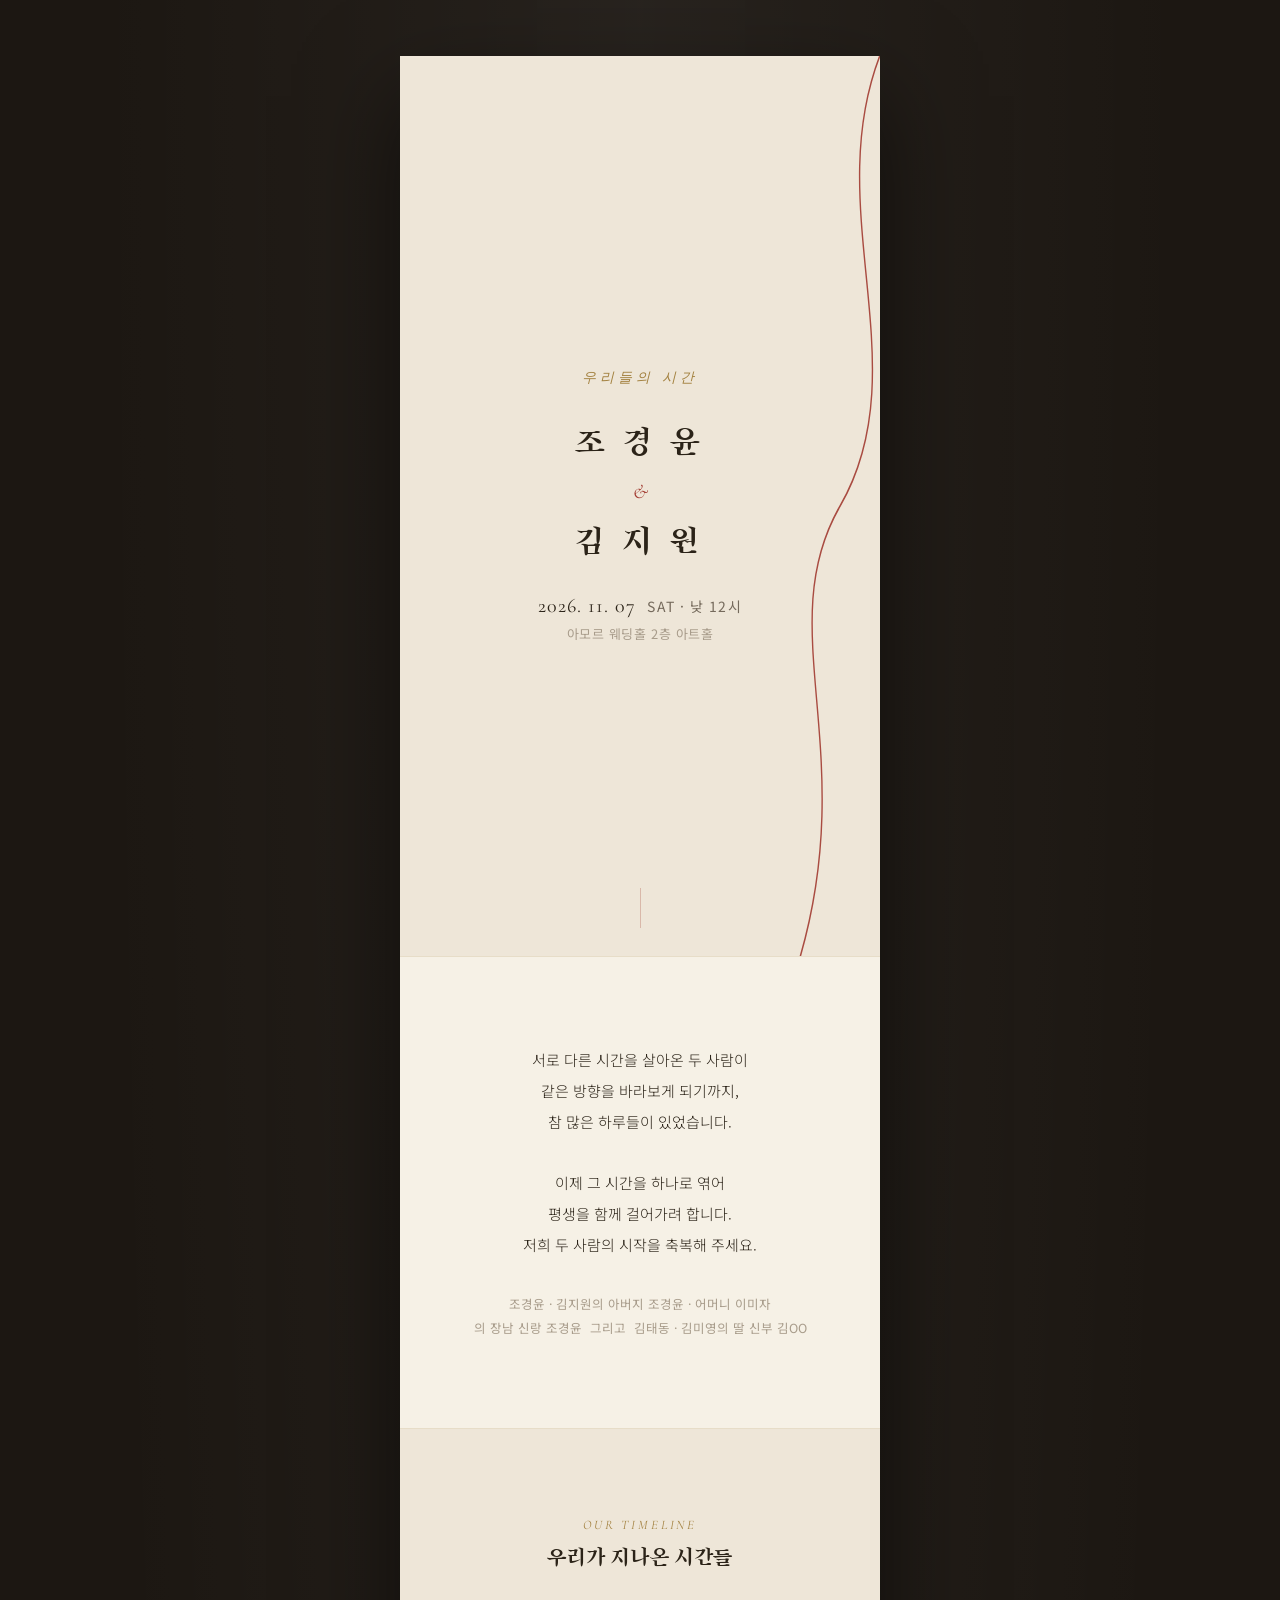
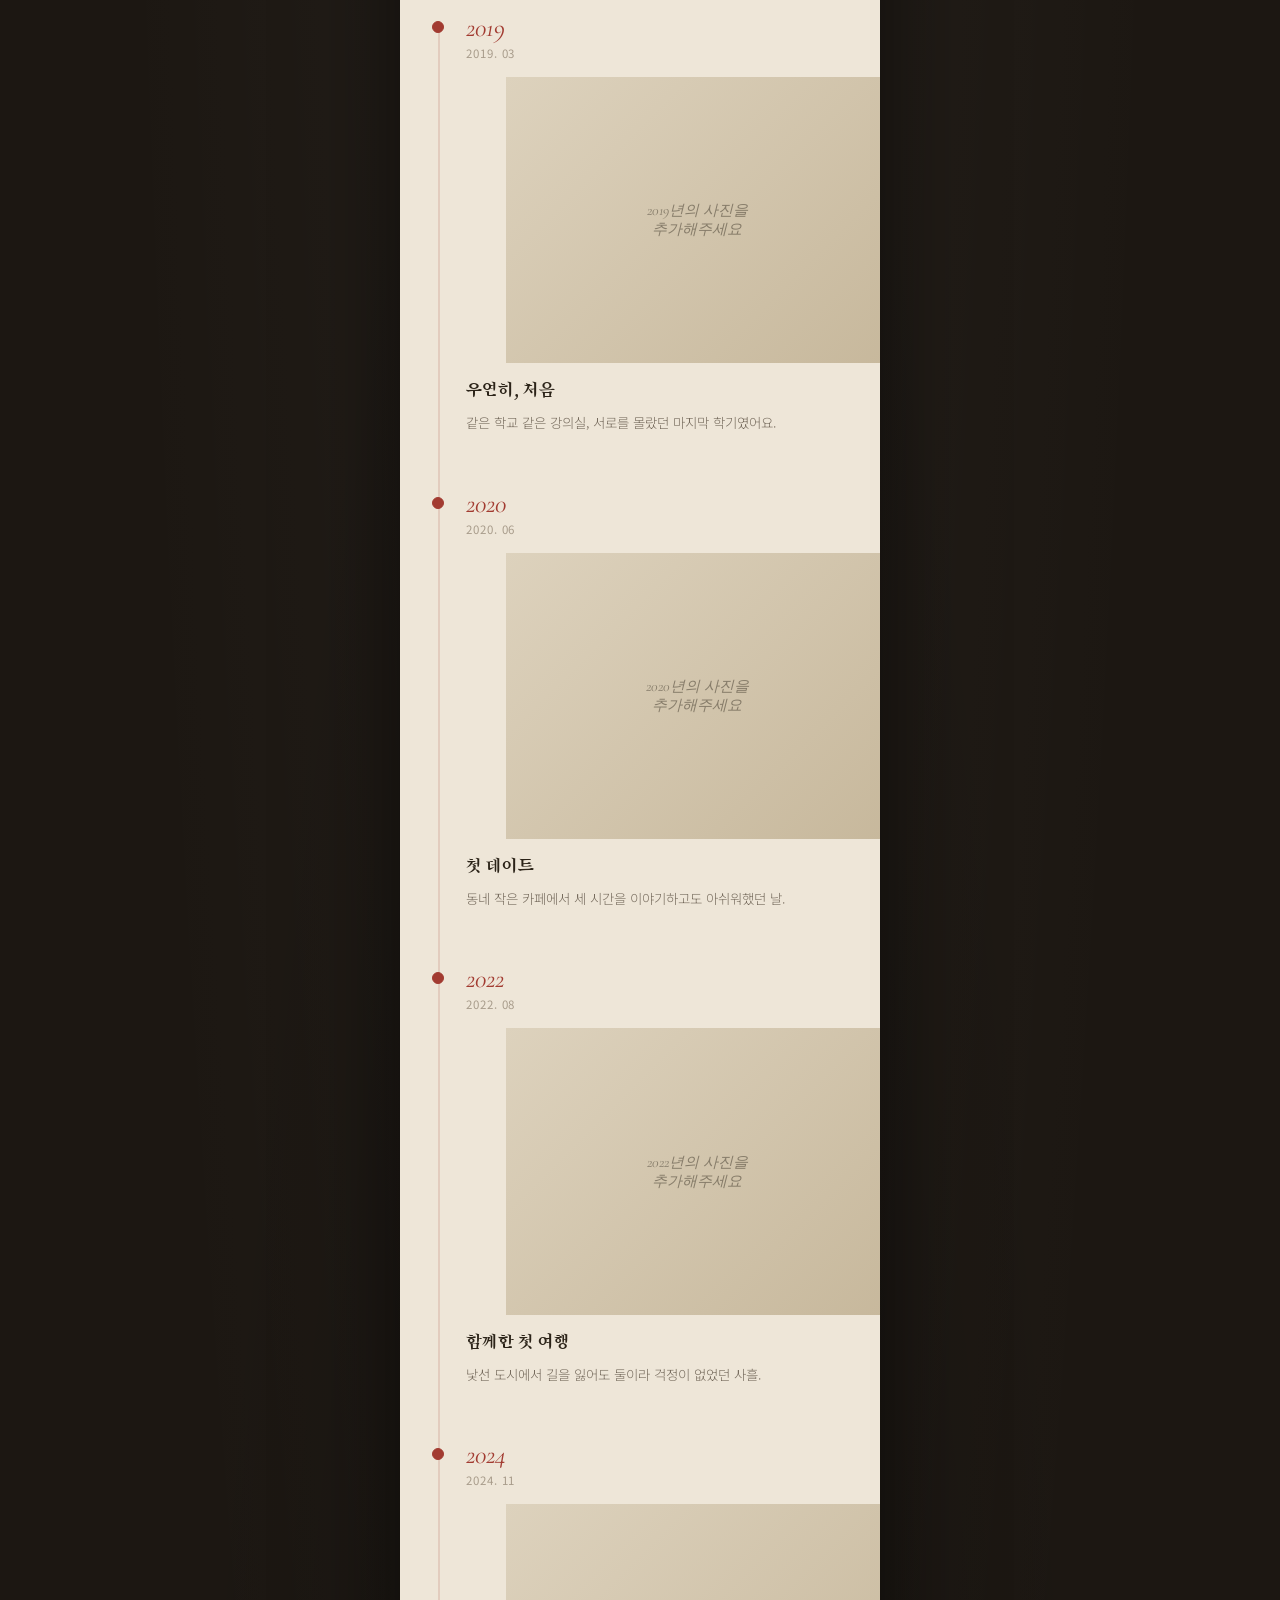
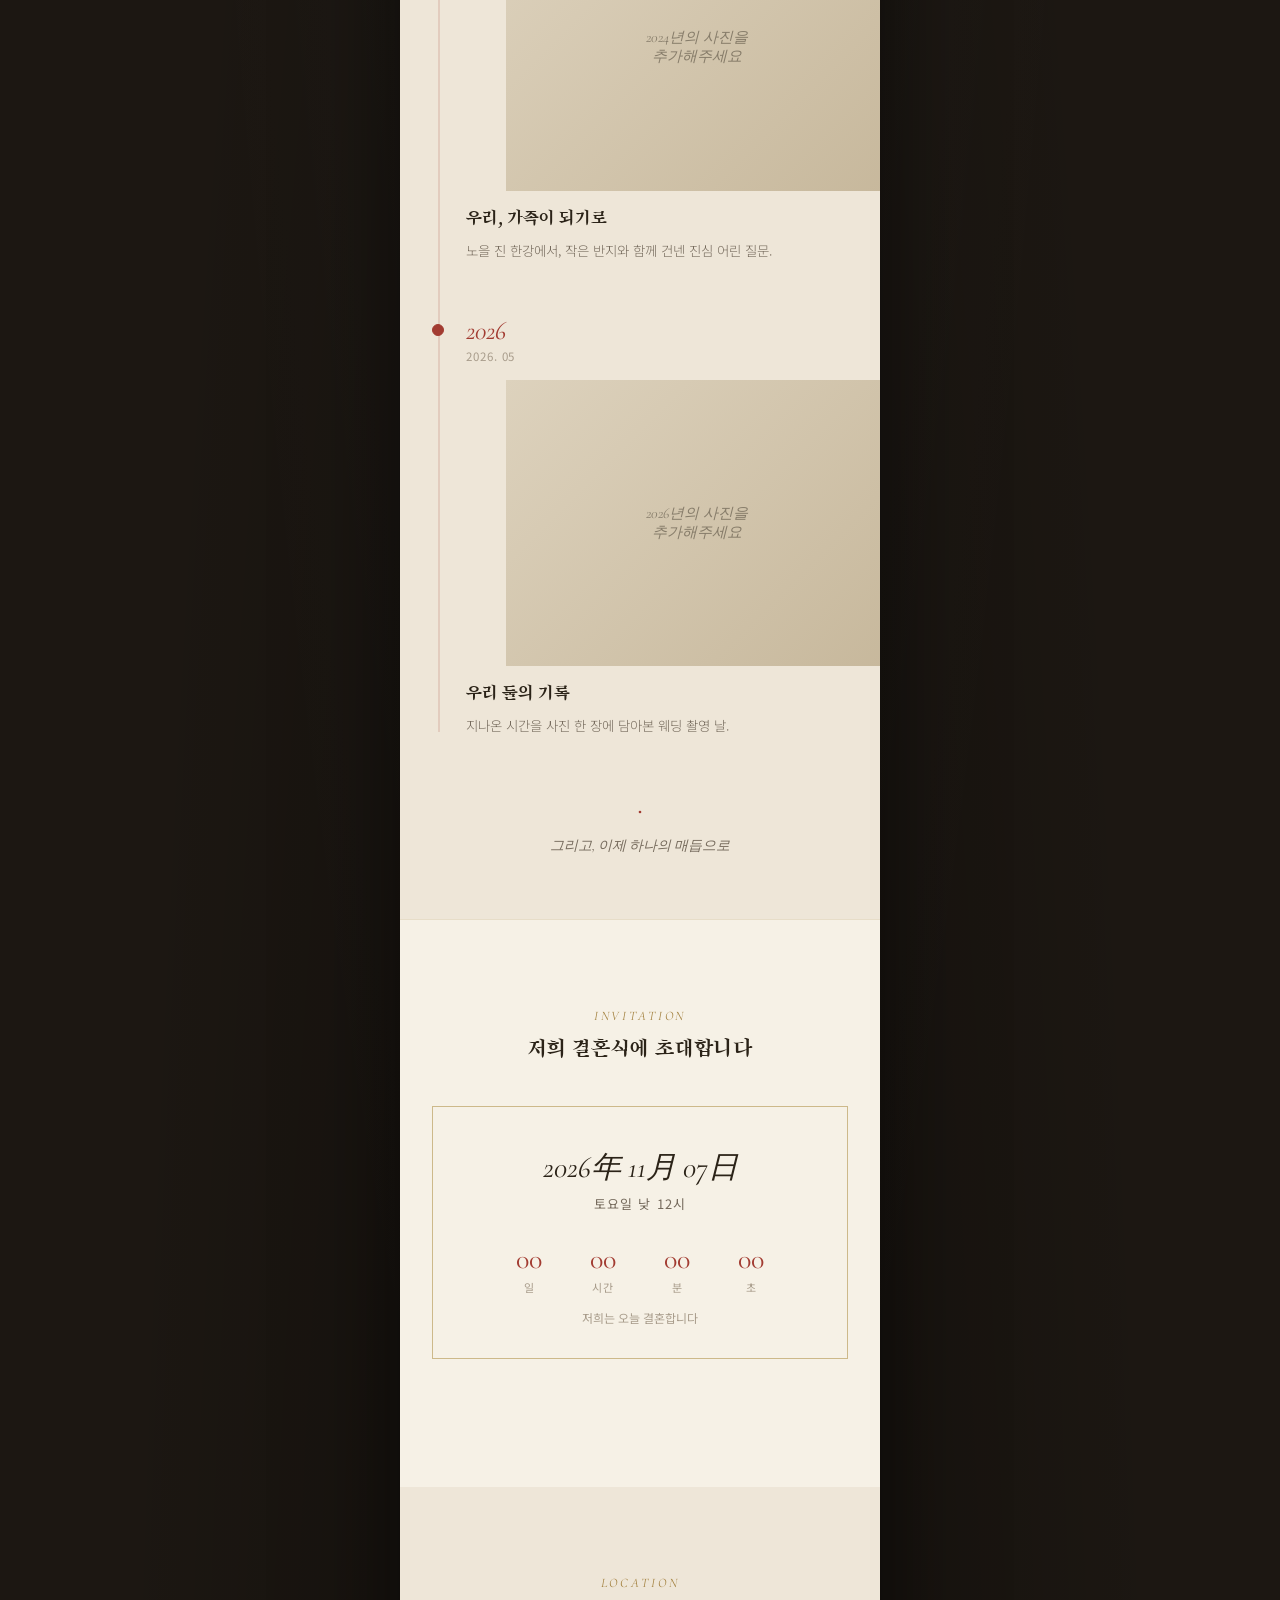
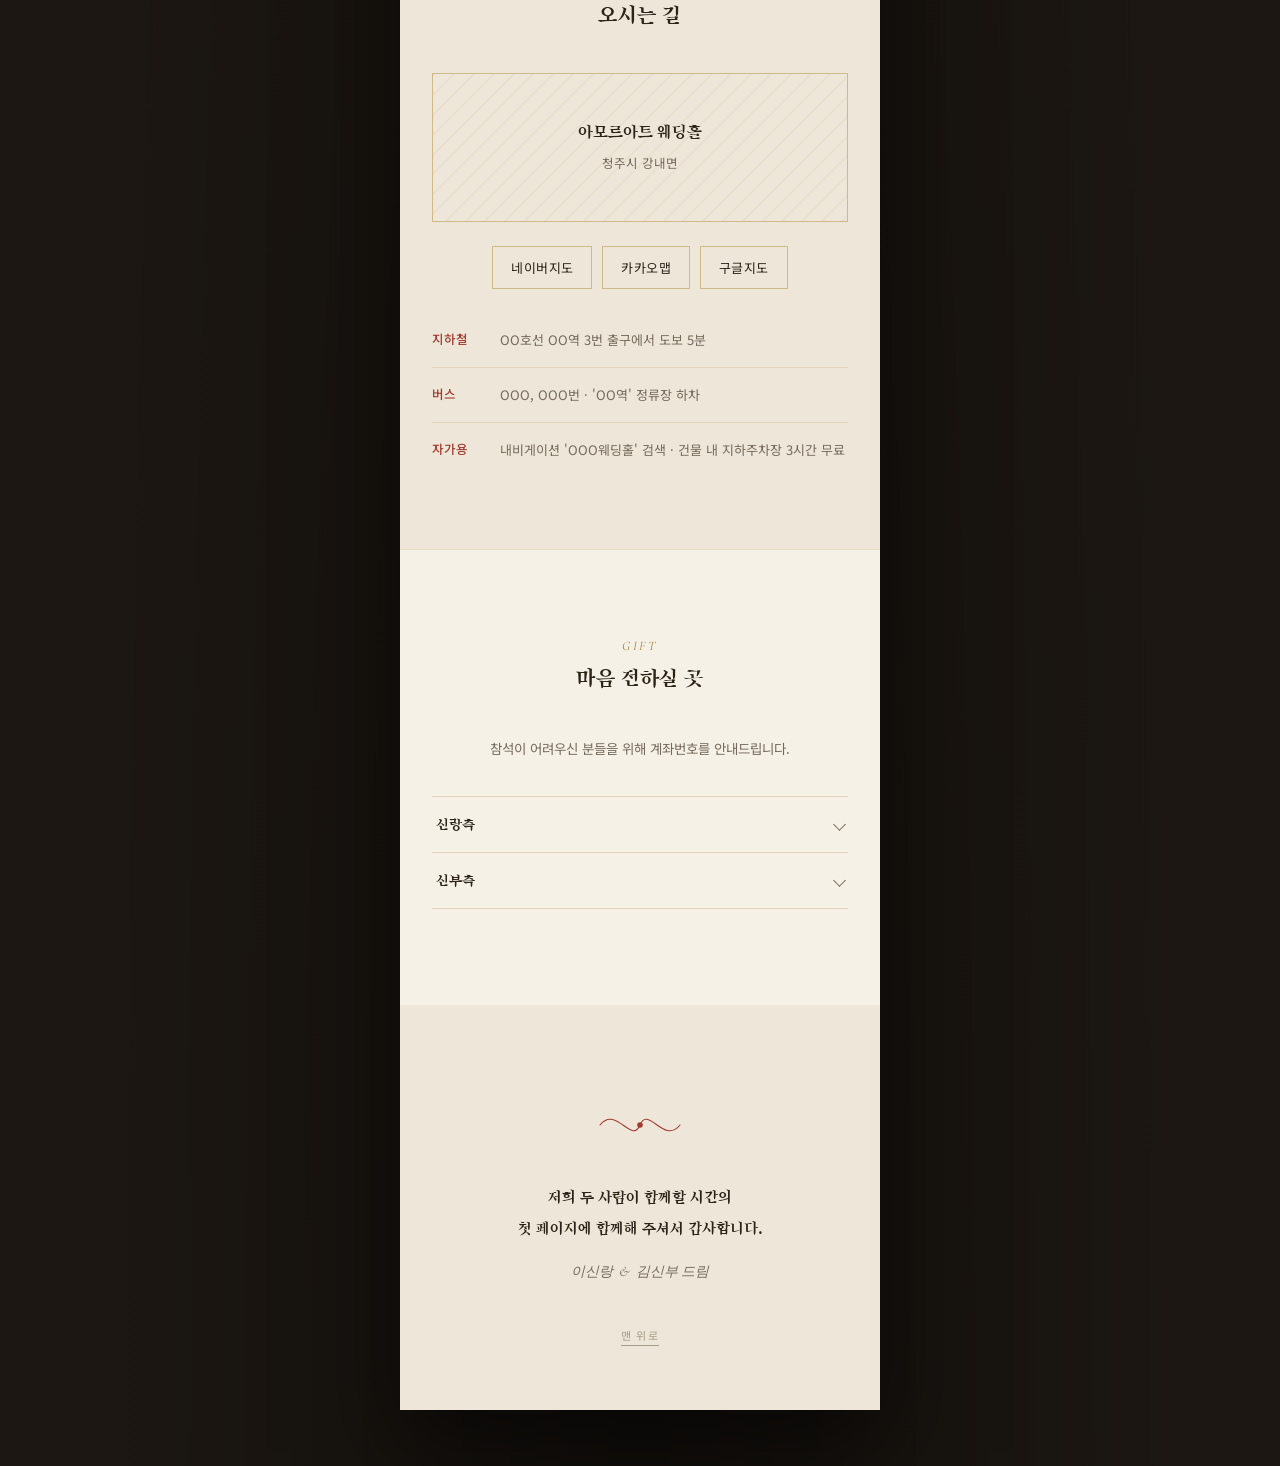
==== commit bbc94189: "Modify wedding invitation information Updated wedding invitation details including names, date, and " ====
--- a/index.html
+++ b/index.html
@@ -3,12 +3,12 @@
 <head>
 <meta charset="UTF-8" />
 <meta name="viewport" content="width=device-width, initial-scale=1.0, maximum-scale=1.0, user-scalable=no" />
-<title>우리들의 시간 — OOO ♥ OOO</title>
-<meta name="description" content="OOO ♥ OOO의 결혼식에 초대합니다" />
+<title>우리들의 시간 — 조경윤 ♥ 김지원</title>
+<meta name="description" content="조경윤 ♥ 김지원의 결혼식에 초대합니다" />
 
 <!-- Open Graph : 카카오톡 등으로 공유될 때 보이는 미리보기 -->
-<meta property="og:title" content="우리들의 시간 — OOO ♥ OOO 결혼식에 초대합니다" />
-<meta property="og:description" content="2026년 00월 00일 토요일 낮 12시, OOO웨딩홀" />
+<meta property="og:title" content="우리들의 시간 — 조경윤 ♥ 김지원 결혼식에 초대합니다" />
+<meta property="og:description" content="2026년 11월 7일 토요일 낮 12시, 아모트웨딩홀" />
 <meta property="og:image" content="assets/img/og-cover.jpg" />
 <meta property="og:type" content="website" />
 
@@ -33,16 +33,16 @@
 
       <p class="eyebrow" data-reveal>우리들의 시간</p>
       <h1 class="hero__names" data-reveal>
-        <span>이 신 랑</span>
+        <span>조 경 윤</span>
         <span class="hero__amp">&amp;</span>
-        <span>김 신 부</span>
+        <span>김 지 원</span>
       </h1>
 
       <p class="hero__date" data-reveal>
-        <em>2026. 00. 00</em> SAT · 낮 12시
+        <em>2026. 11. 07</em> SAT · 낮 12시
       </p>
 
-      <p class="hero__venue" data-reveal>OOO 웨딩홀 3층 그랜드홀</p>
+      <p class="hero__venue" data-reveal>아모르 웨딩홀 2층 아트홀</p>
 
       <button class="scroll-cue" id="scrollCue" aria-label="아래로 스크롤">
         <span></span>
@@ -59,9 +59,9 @@
         평생을 함께 걸어가려 합니다.<br />
         저희 두 사람의 시작을 축복해 주세요.
       </p>
-      <p class="intro__from">이OO · 김OO의 아버지 OOO · 어머니 OOO<br />의 장남 신랑 이OO
+      <p class="intro__from">조경윤 · 김지원의 아버지 조경윤 · 어머니 이미자<br />의 장남 신랑 조경윤
         &nbsp;그리고&nbsp;
-        김OO · 박OO의 딸 신부 김OO</p>
+        김태동 · 김미영의 딸 신부 김OO</p>
     </section>
 
     <!-- ============ 타임라인 : 우리들의 시간 ============ -->
@@ -98,7 +98,7 @@
       </h2>
 
       <div class="invitation__card" data-reveal>
-        <p class="invitation__date-big">2026年 00月 00日</p>
+        <p class="invitation__date-big">2026年 11月 07日</p>
         <p class="invitation__date-sub">토요일 낮 12시</p>
 
         <div class="countdown" id="countdown" aria-live="polite">
@@ -127,8 +127,8 @@
         <!-- 지도 API 키가 없어도 되도록 정적 이미지/버튼 방식으로 구성했습니다.
              실제 서비스 시 아래 map-frame에 원하는 지도 iframe을 넣어도 됩니다. -->
         <div class="location__map-fallback">
-          <p>OOO 웨딩홀</p>
-          <span>서울특별시 OO구 OO로 000</span>
+          <p>아모르아트 웨딩홀</p>
+          <span>청주시 강내면</span>
         </div>
       </div>
 
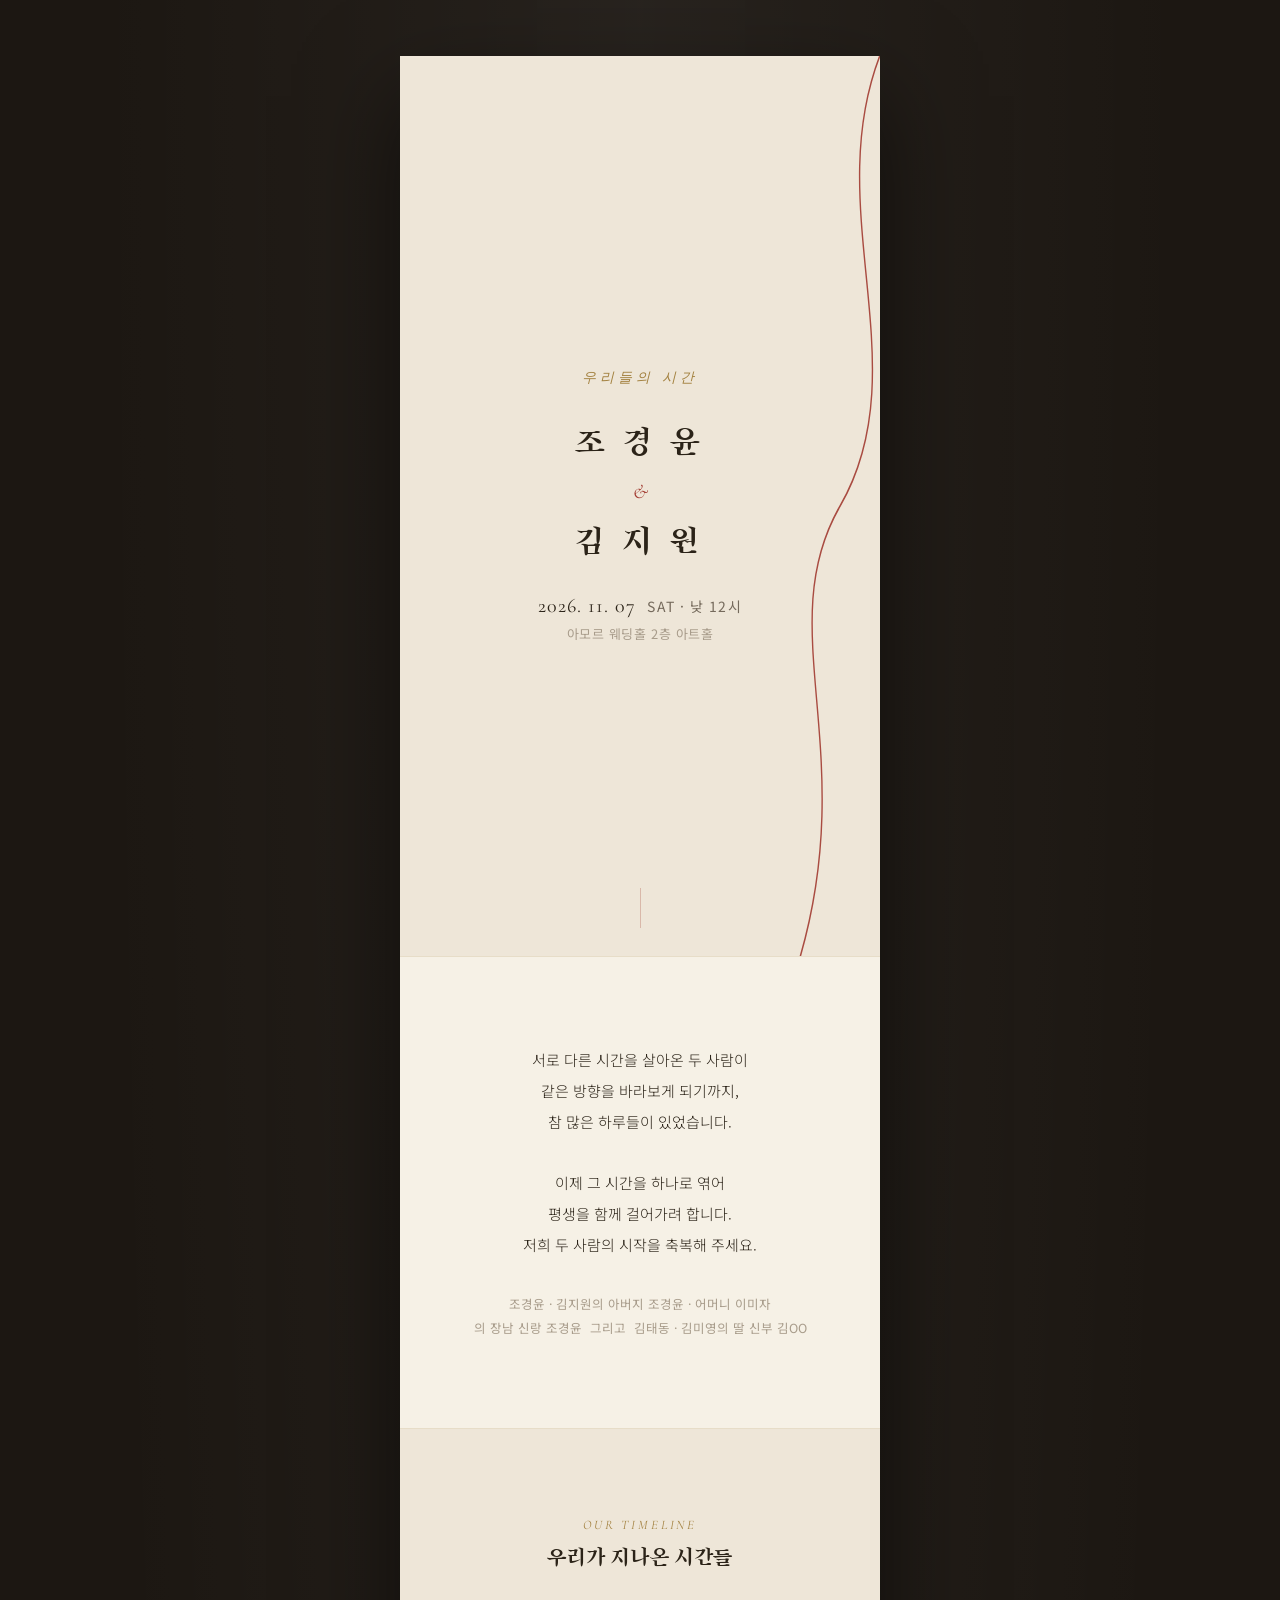
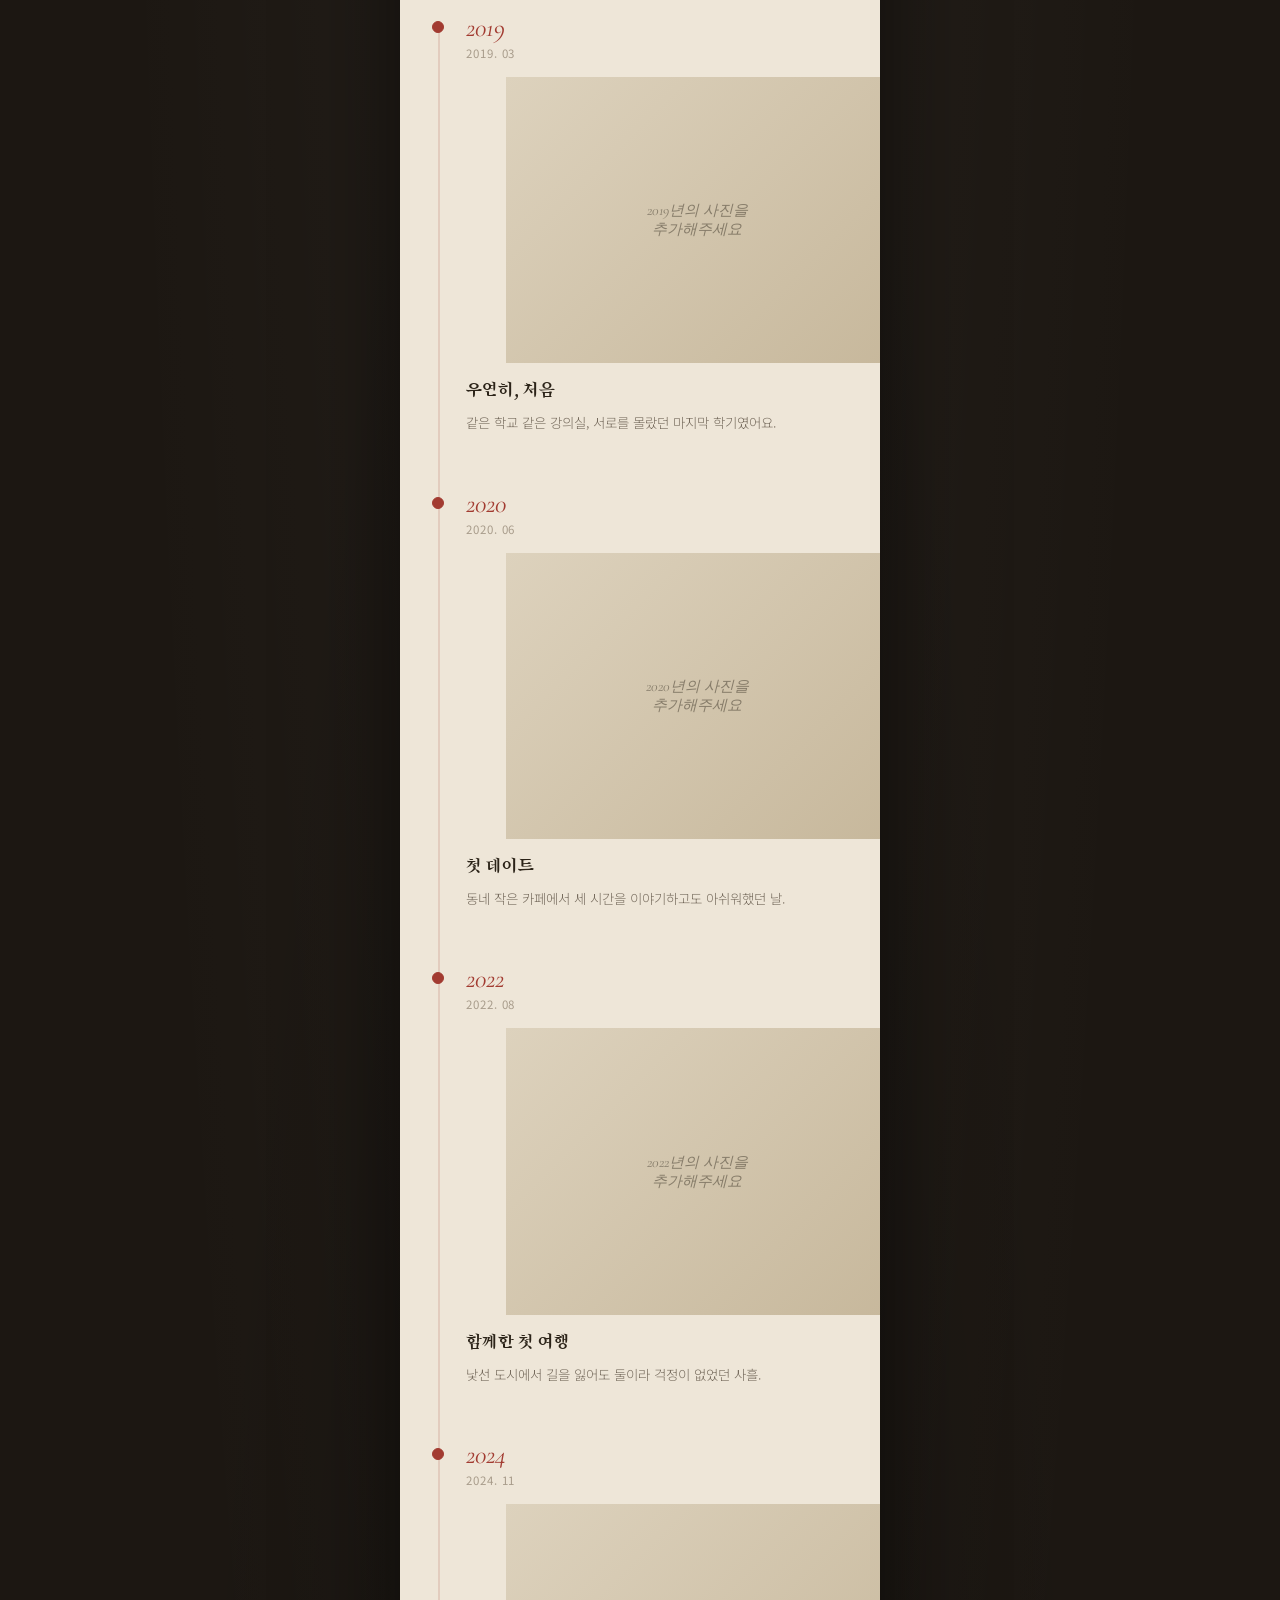
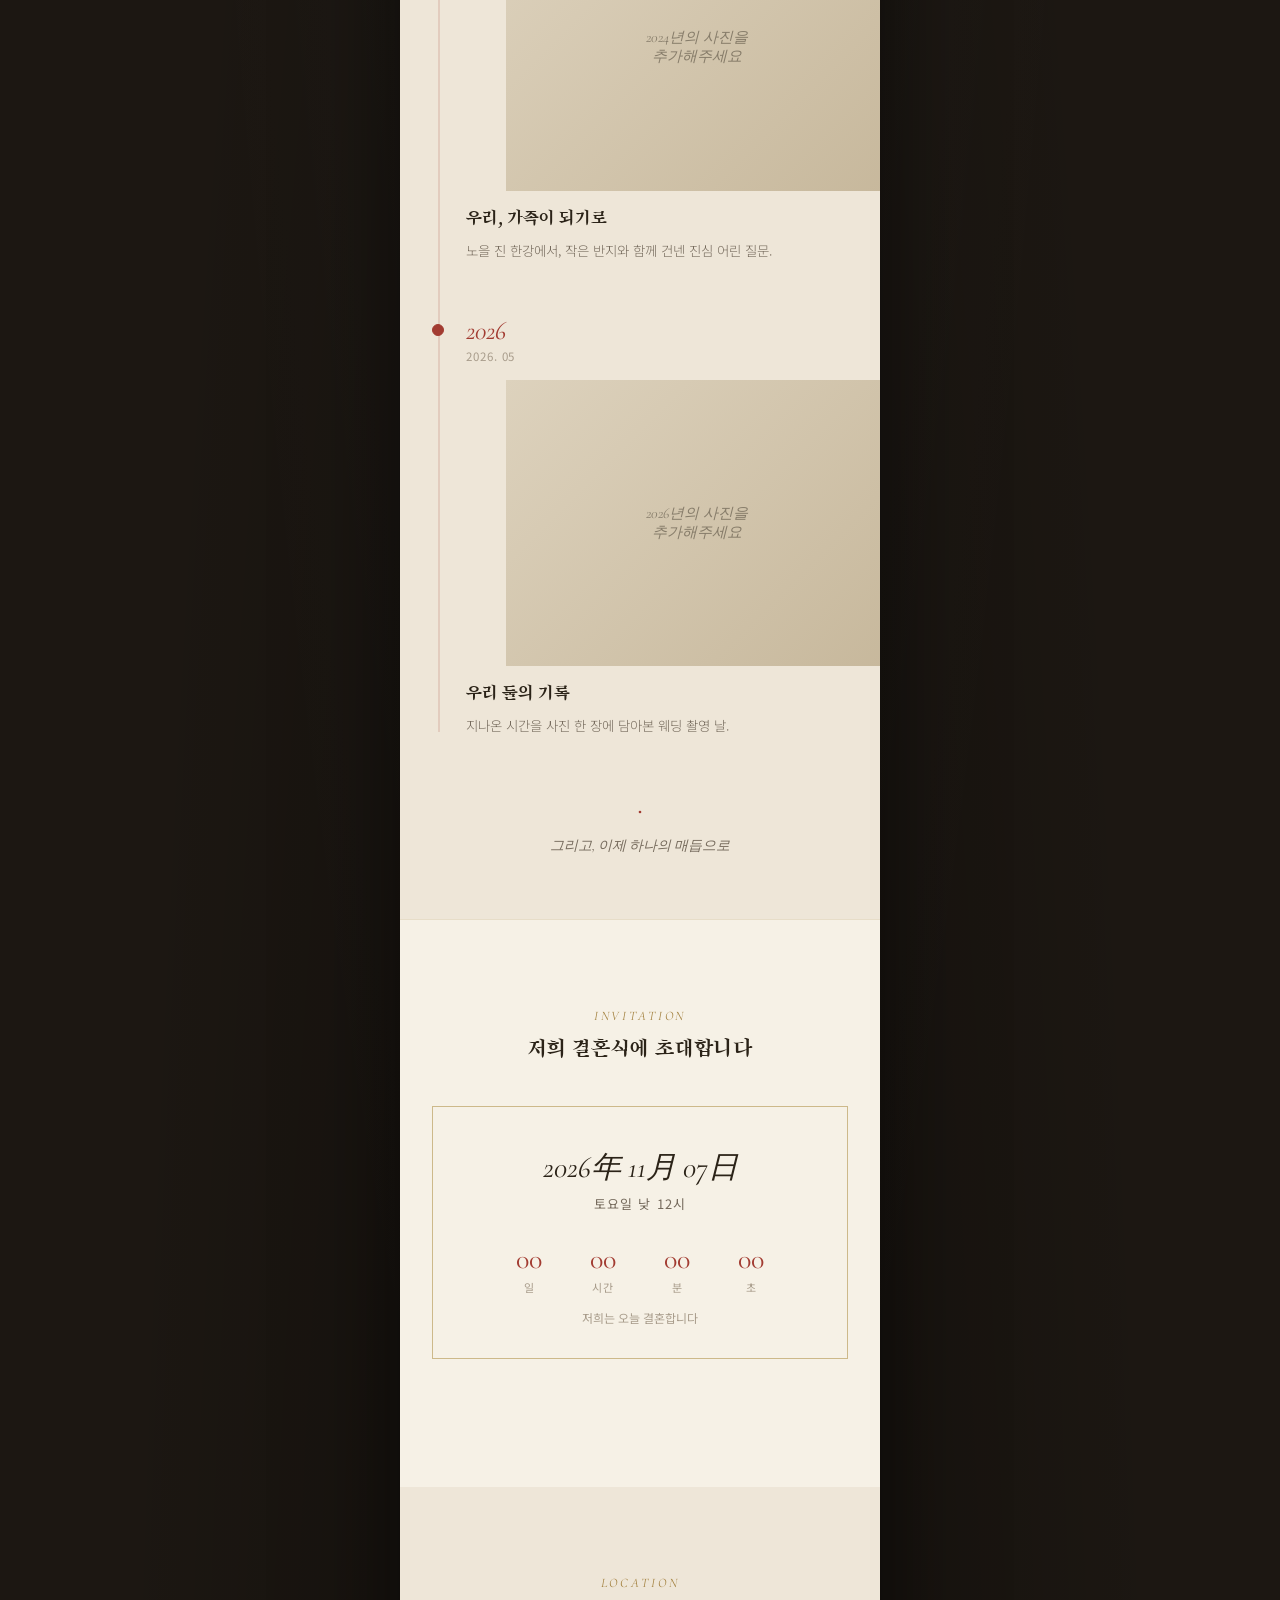
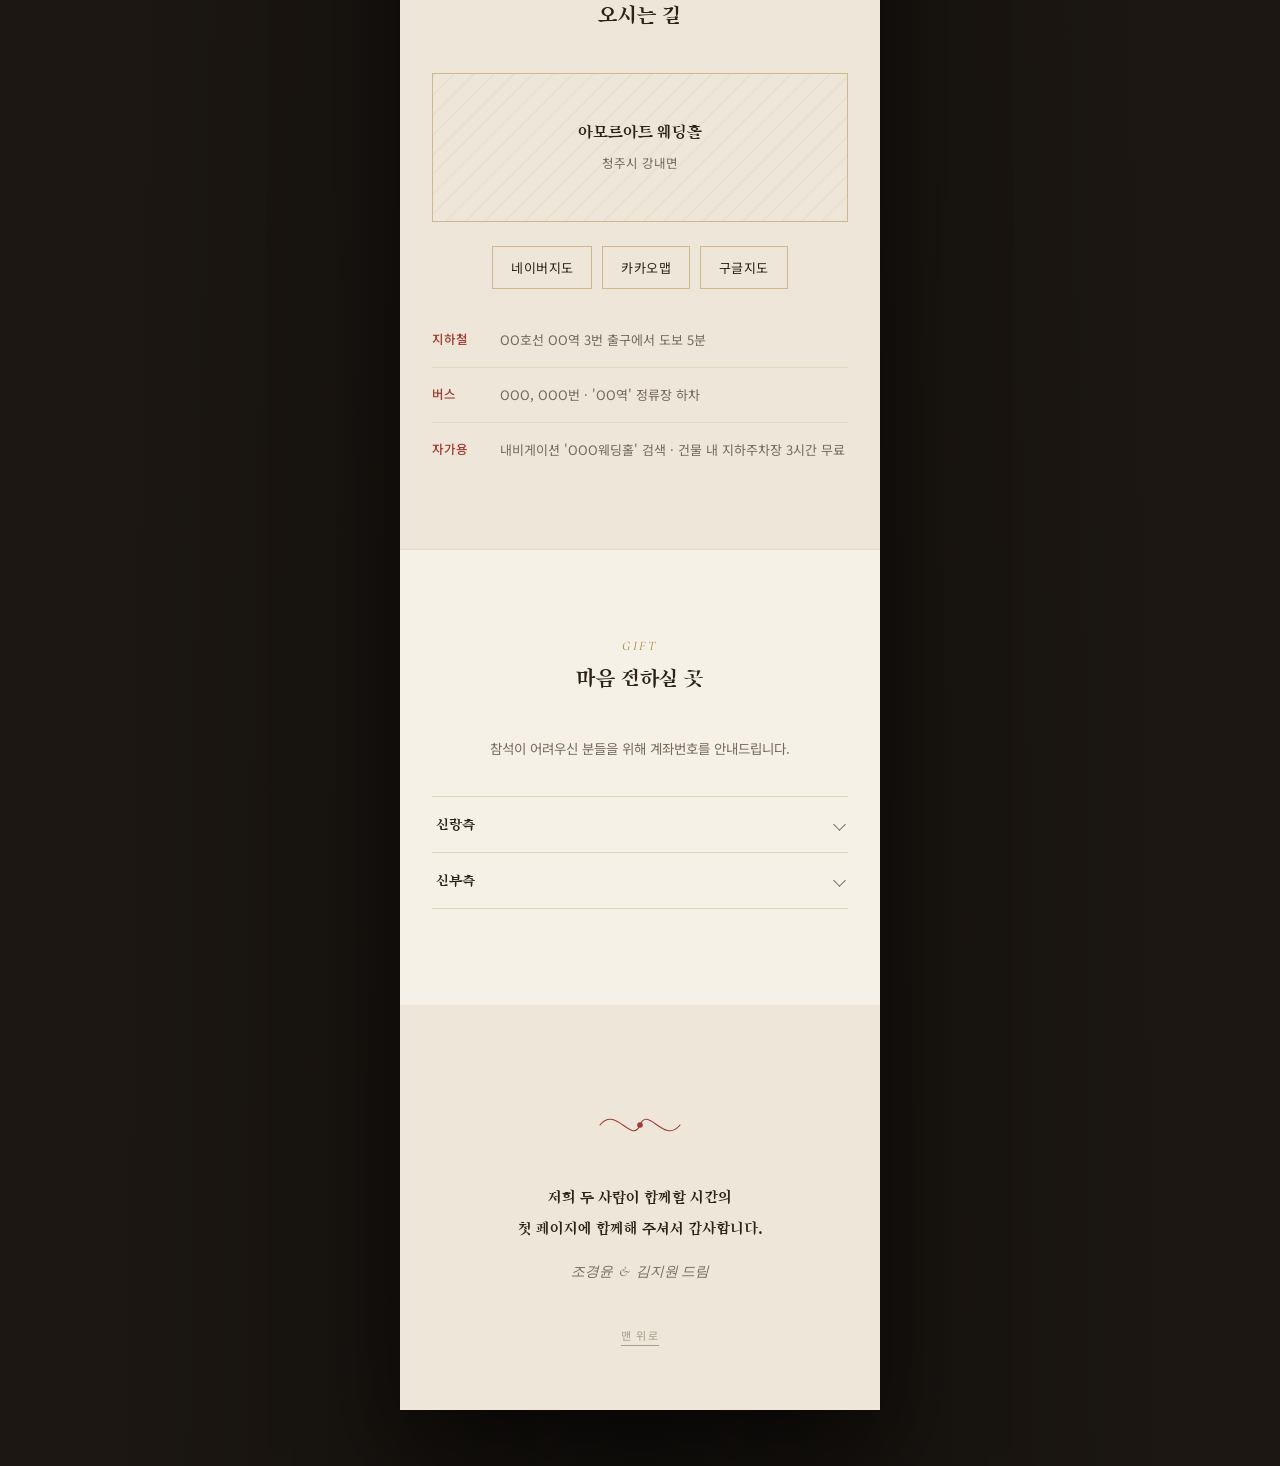
==== commit 2e1e61c7: "Update index.html" ====
--- a/index.html
+++ b/index.html
@@ -174,15 +174,7 @@
           <div class="accordion__panel">
             <div class="account">
               <div class="account__row">
-                <p><strong>이OO</strong> (신랑)<br /><span>OO은행 000-0000-0000</span></p>
-                <button class="btn-copy" data-copy="000-0000-0000">복사</button>
-              </div>
-              <div class="account__row">
-                <p><strong>OOO</strong> (아버지)<br /><span>OO은행 000-0000-0000</span></p>
-                <button class="btn-copy" data-copy="000-0000-0000">복사</button>
-              </div>
-              <div class="account__row">
-                <p><strong>OOO</strong> (어머니)<br /><span>OO은행 000-0000-0000</span></p>
+                <p><strong>조경윤</strong> (신랑)<br /><span>OO은행 000-0000-0000</span></p>
                 <button class="btn-copy" data-copy="000-0000-0000">복사</button>
               </div>
             </div>
@@ -197,15 +189,7 @@
           <div class="accordion__panel">
             <div class="account">
               <div class="account__row">
-                <p><strong>김OO</strong> (신부)<br /><span>OO은행 000-0000-0000</span></p>
-                <button class="btn-copy" data-copy="000-0000-0000">복사</button>
-              </div>
-              <div class="account__row">
-                <p><strong>OOO</strong> (아버지)<br /><span>OO은행 000-0000-0000</span></p>
-                <button class="btn-copy" data-copy="000-0000-0000">복사</button>
-              </div>
-              <div class="account__row">
-                <p><strong>OOO</strong> (어머니)<br /><span>OO은행 000-0000-0000</span></p>
+                <p><strong>김지원</strong> (신부)<br /><span>OO은행 000-0000-0000</span></p>
                 <button class="btn-copy" data-copy="000-0000-0000">복사</button>
               </div>
             </div>
@@ -221,7 +205,7 @@
         <circle cx="60" cy="30" r="3.5" />
       </svg>
       <p class="closing__text">저희 두 사람이 함께할 시간의<br />첫 페이지에 함께해 주셔서 감사합니다.</p>
-      <p class="closing__sign">이신랑 &nbsp;&amp;&nbsp; 김신부 드림</p>
+      <p class="closing__sign">조경윤 &nbsp;&amp;&nbsp; 김지원 드림</p>
       <a class="closing__top" href="#top">맨 위로</a>
     </footer>
 
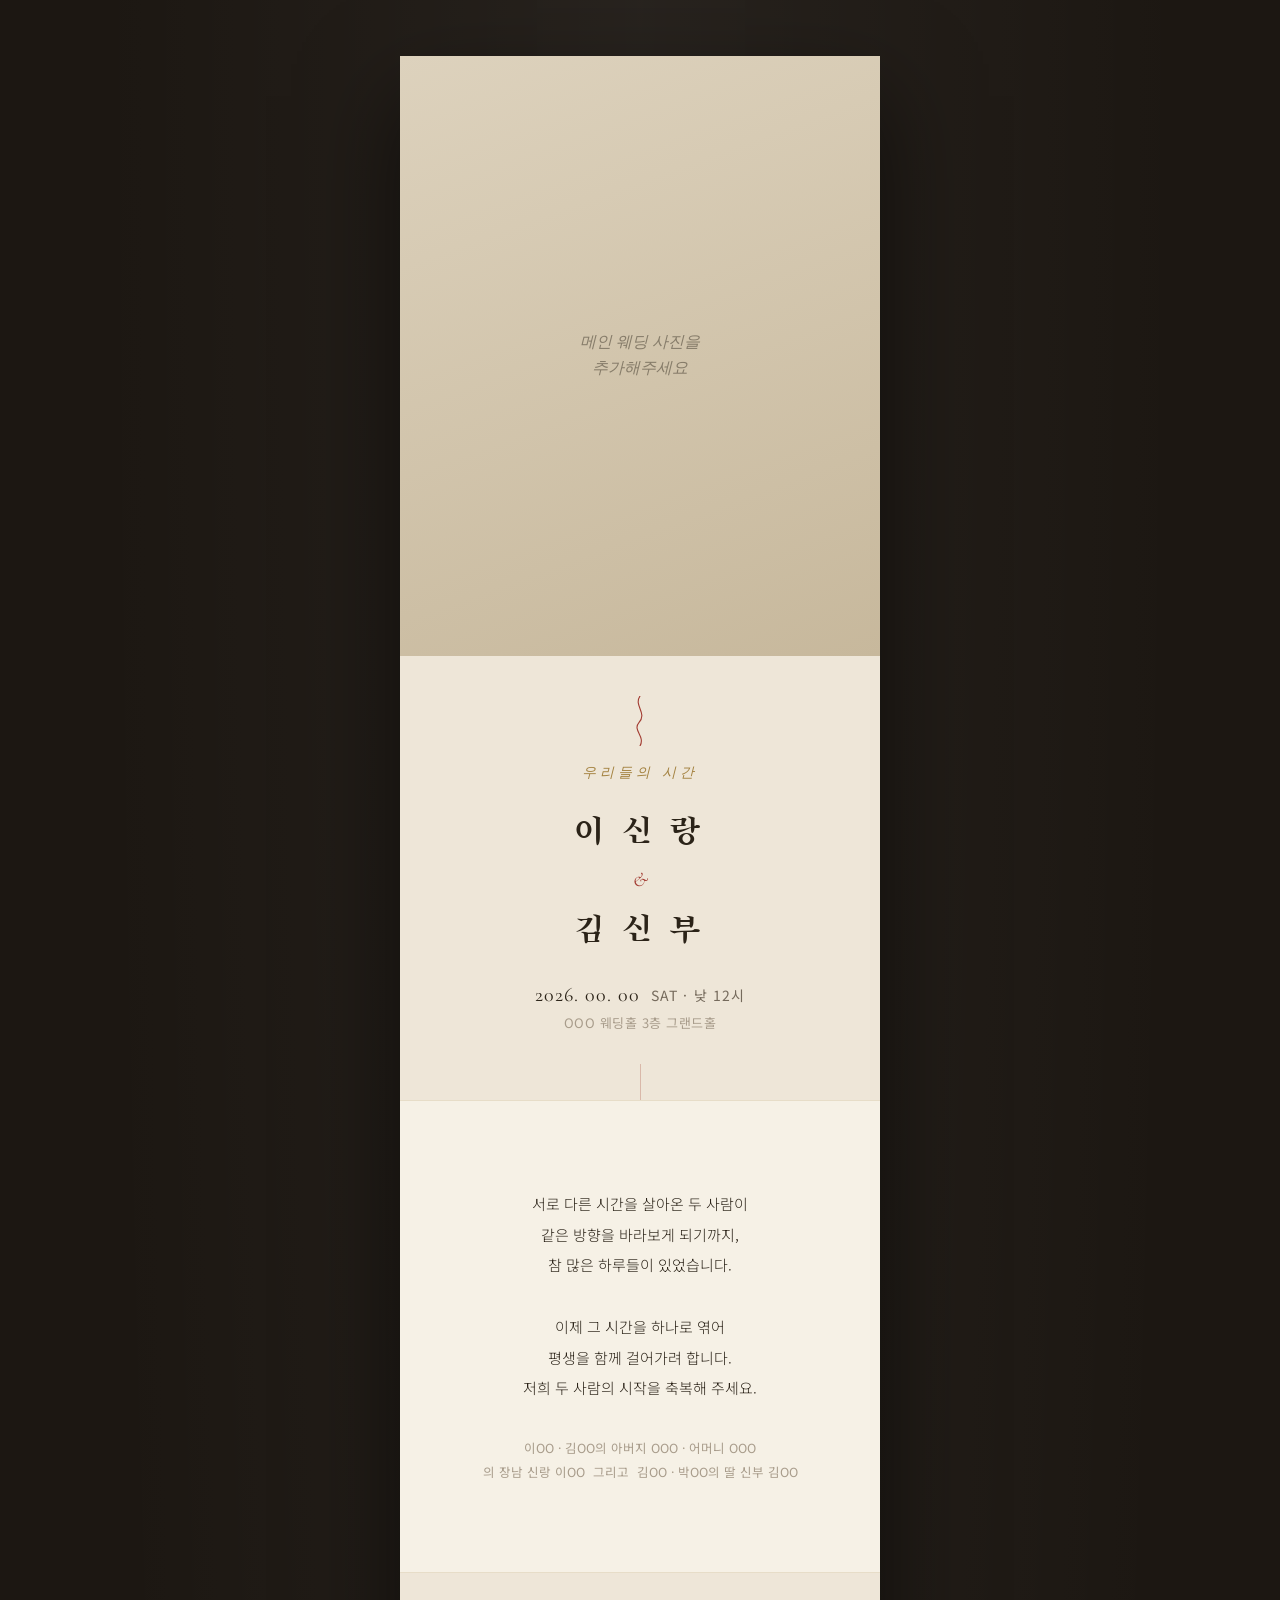
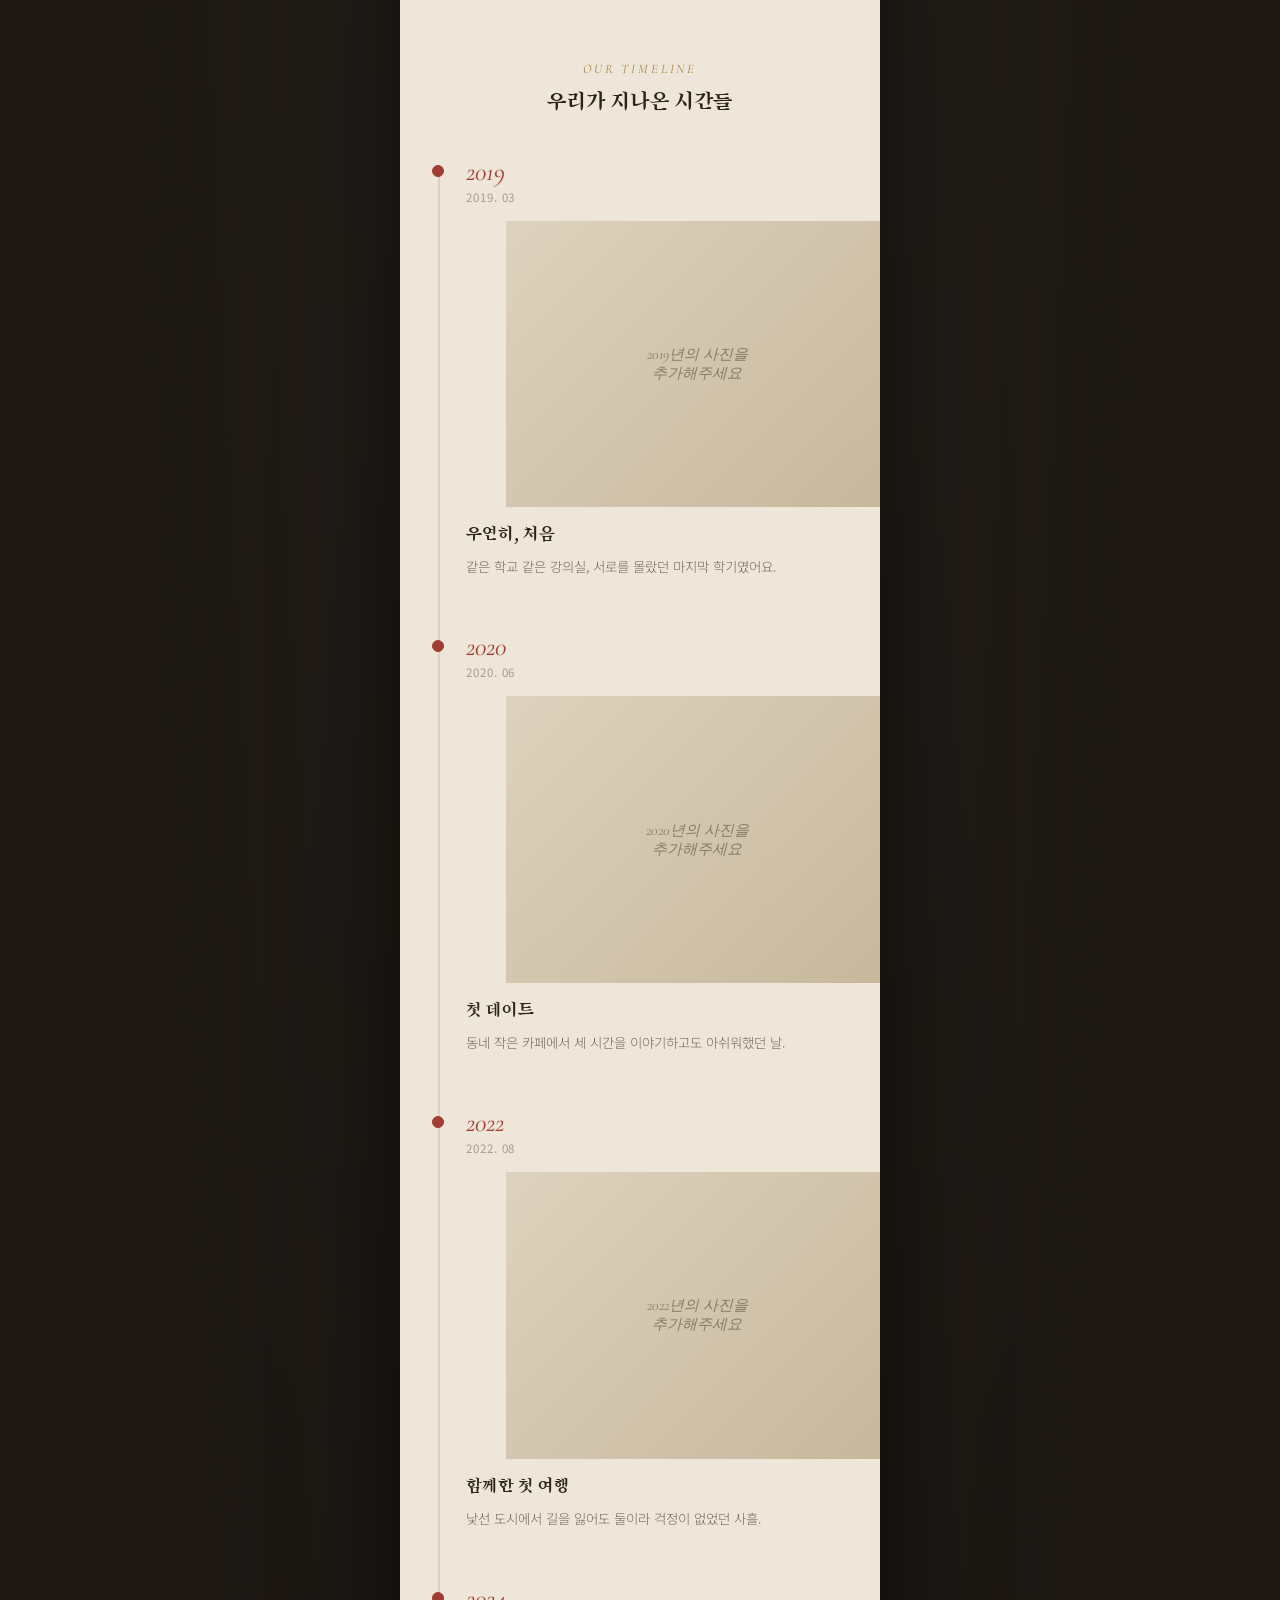
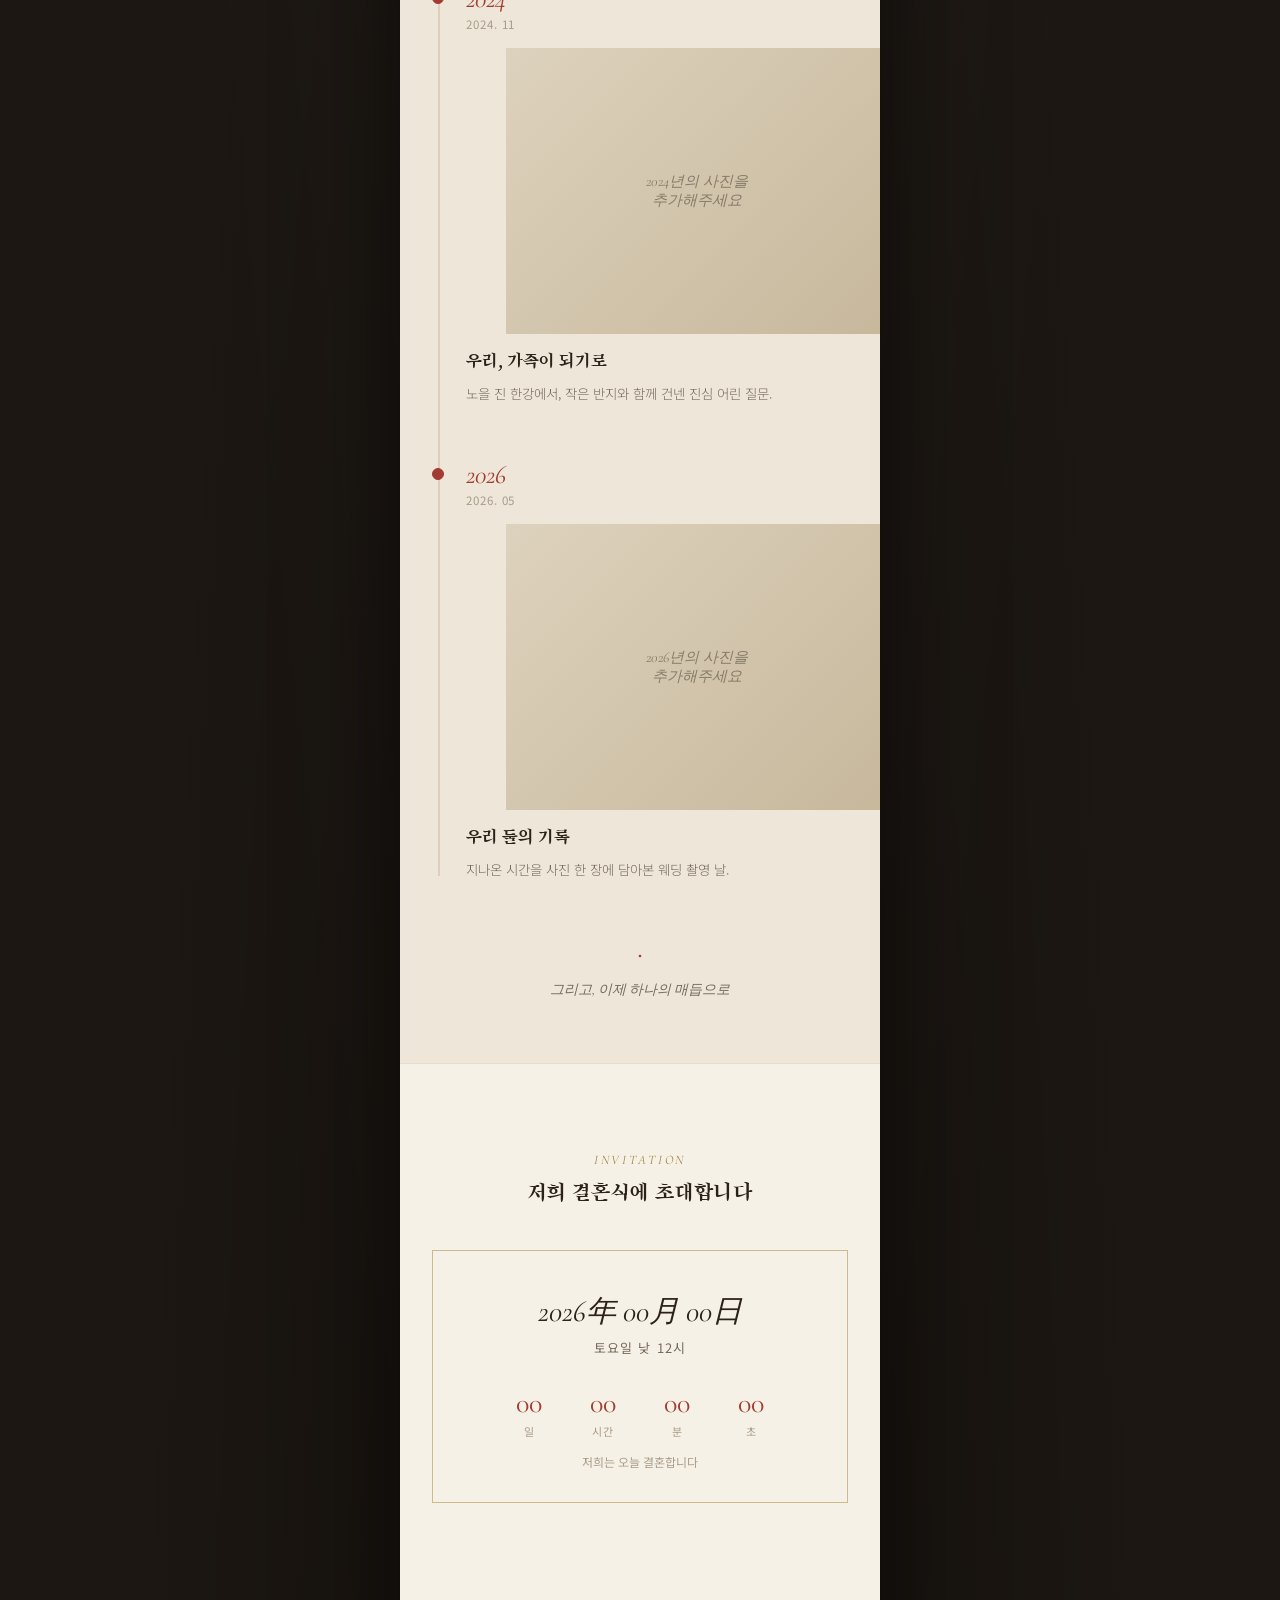
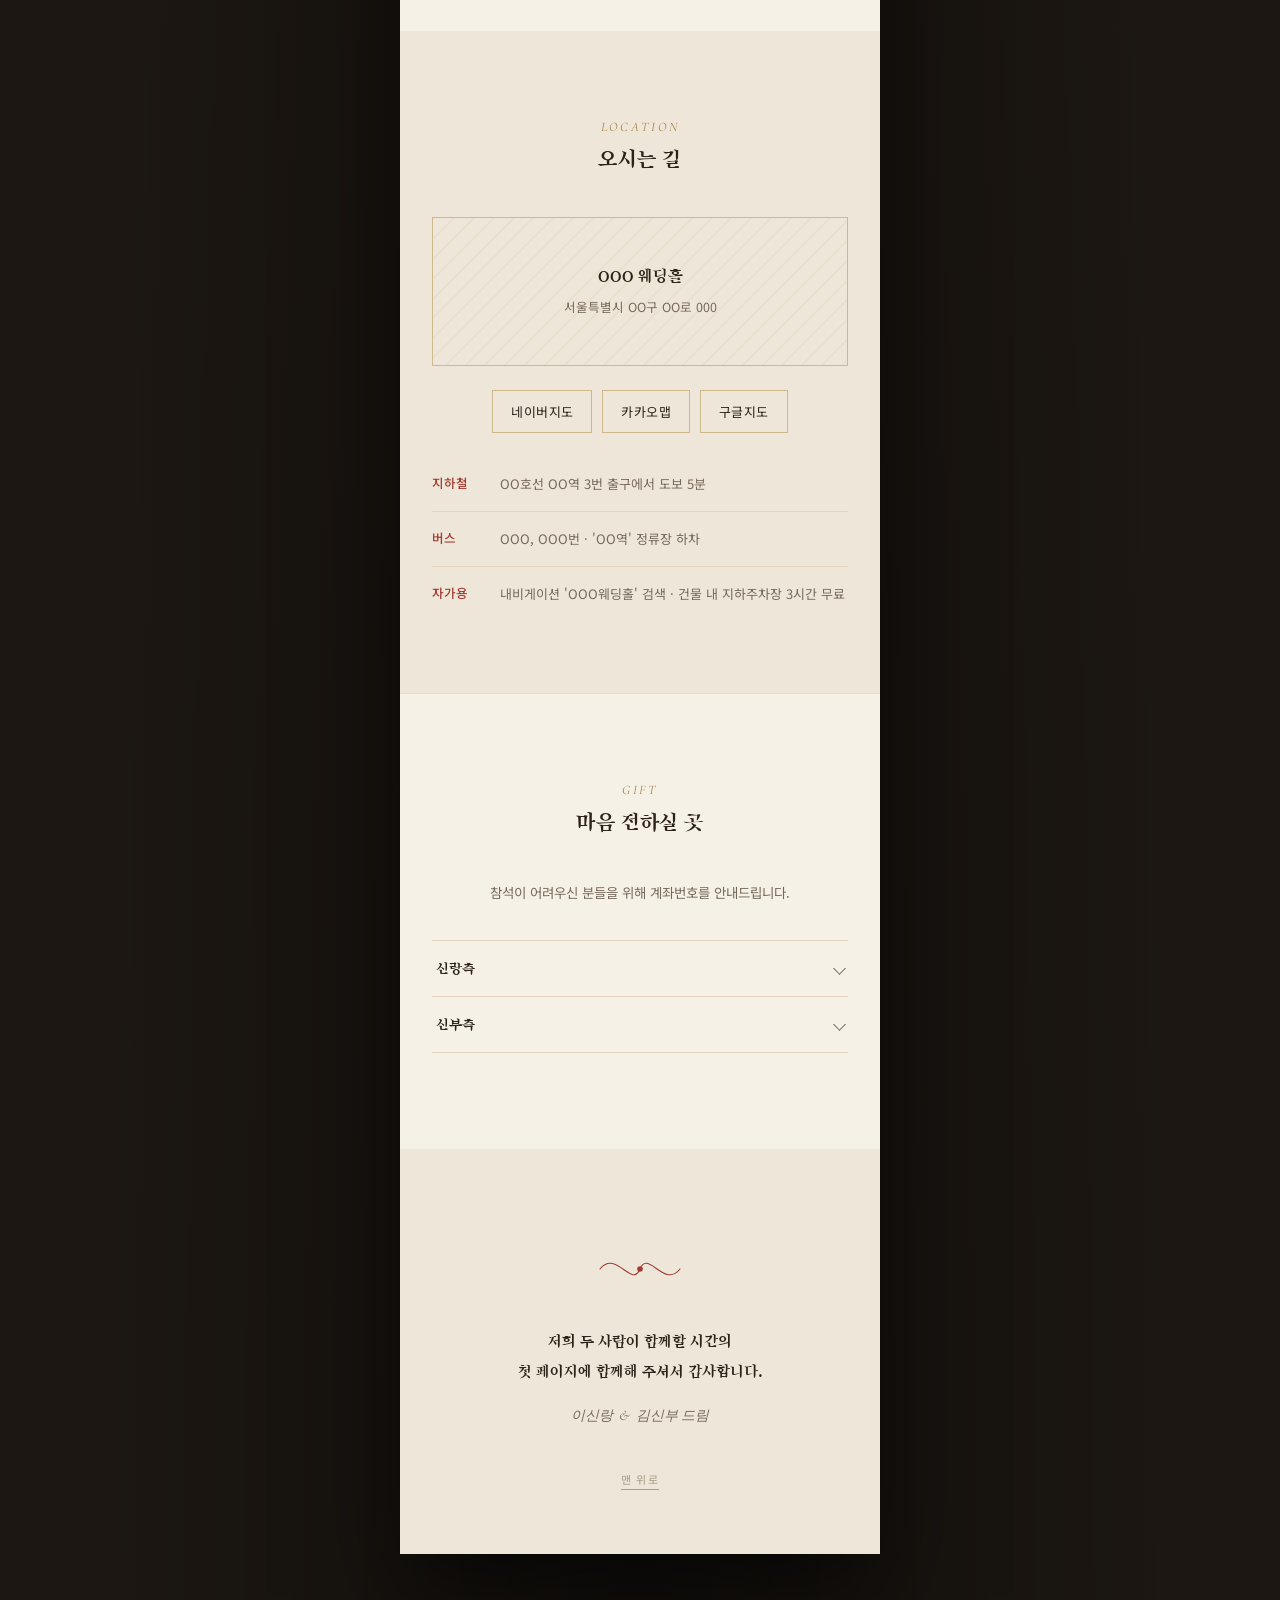
==== commit e6b2cc6b: "1" ====
--- a/index.html
+++ b/index.html
@@ -3,12 +3,12 @@
 <head>
 <meta charset="UTF-8" />
 <meta name="viewport" content="width=device-width, initial-scale=1.0, maximum-scale=1.0, user-scalable=no" />
-<title>우리들의 시간 — 조경윤 ♥ 김지원</title>
+<title>우리들의 시간 — OOO ♥ OOO</title>
 <meta name="description" content="조경윤 ♥ 김지원의 결혼식에 초대합니다" />
 
 <!-- Open Graph : 카카오톡 등으로 공유될 때 보이는 미리보기 -->
 <meta property="og:title" content="우리들의 시간 — 조경윤 ♥ 김지원 결혼식에 초대합니다" />
-<meta property="og:description" content="2026년 11월 7일 토요일 낮 12시, 아모트웨딩홀" />
+<meta property="og:description" content="2026년 00월 00일 토요일 낮 12시, OOO웨딩홀" />
 <meta property="og:image" content="assets/img/og-cover.jpg" />
 <meta property="og:type" content="website" />
 
@@ -27,22 +27,28 @@
 
     <!-- ============ HERO ============ -->
     <section class="hero" id="hero">
-      <svg class="hero__thread" viewBox="0 0 300 520" preserveAspectRatio="none" aria-hidden="true">
-        <path d="M 280 0 C 220 90, 320 180, 240 260 C 170 330, 260 400, 200 520" />
-      </svg>
-
-      <p class="eyebrow" data-reveal>우리들의 시간</p>
-      <h1 class="hero__names" data-reveal>
-        <span>조 경 윤</span>
-        <span class="hero__amp">&amp;</span>
-        <span>김 지 원</span>
-      </h1>
-
-      <p class="hero__date" data-reveal>
-        <em>2026. 11. 07</em> SAT · 낮 12시
-      </p>
-
-      <p class="hero__venue" data-reveal>아모르 웨딩홀 2층 아트홀</p>
+      <figure class="hero__photo" id="heroPhoto" data-placeholder="메인 웨딩 사진을&#10;추가해주세요">
+        <img src="assets/img/hero-main.jpg" alt="신랑 신부 웨딩 사진" />
+      </figure>
+
+      <div class="hero__content">
+        <svg class="hero__thread" viewBox="0 0 40 90" preserveAspectRatio="none" aria-hidden="true">
+          <path d="M 20 0 C 8 18, 34 30, 18 48 C 6 62, 30 72, 20 90" />
+        </svg>
+
+        <p class="eyebrow" data-reveal>우리들의 시간</p>
+        <h1 class="hero__names" data-reveal>
+          <span>이 신 랑</span>
+          <span class="hero__amp">&amp;</span>
+          <span>김 신 부</span>
+        </h1>
+
+        <p class="hero__date" data-reveal>
+          <em>2026. 00. 00</em> SAT · 낮 12시
+        </p>
+
+        <p class="hero__venue" data-reveal>OOO 웨딩홀 3층 그랜드홀</p>
+      </div>
 
       <button class="scroll-cue" id="scrollCue" aria-label="아래로 스크롤">
         <span></span>
@@ -59,9 +65,9 @@
         평생을 함께 걸어가려 합니다.<br />
         저희 두 사람의 시작을 축복해 주세요.
       </p>
-      <p class="intro__from">조경윤 · 김지원의 아버지 조경윤 · 어머니 이미자<br />의 장남 신랑 조경윤
+      <p class="intro__from">이OO · 김OO의 아버지 OOO · 어머니 OOO<br />의 장남 신랑 이OO
         &nbsp;그리고&nbsp;
-        김태동 · 김미영의 딸 신부 김OO</p>
+        김OO · 박OO의 딸 신부 김OO</p>
     </section>
 
     <!-- ============ 타임라인 : 우리들의 시간 ============ -->
@@ -98,7 +104,7 @@
       </h2>
 
       <div class="invitation__card" data-reveal>
-        <p class="invitation__date-big">2026年 11月 07日</p>
+        <p class="invitation__date-big">2026年 00月 00日</p>
         <p class="invitation__date-sub">토요일 낮 12시</p>
 
         <div class="countdown" id="countdown" aria-live="polite">
@@ -127,8 +133,8 @@
         <!-- 지도 API 키가 없어도 되도록 정적 이미지/버튼 방식으로 구성했습니다.
              실제 서비스 시 아래 map-frame에 원하는 지도 iframe을 넣어도 됩니다. -->
         <div class="location__map-fallback">
-          <p>아모르아트 웨딩홀</p>
-          <span>청주시 강내면</span>
+          <p>OOO 웨딩홀</p>
+          <span>서울특별시 OO구 OO로 000</span>
         </div>
       </div>
 
@@ -174,7 +180,15 @@
           <div class="accordion__panel">
             <div class="account">
               <div class="account__row">
-                <p><strong>조경윤</strong> (신랑)<br /><span>OO은행 000-0000-0000</span></p>
+                <p><strong>이OO</strong> (신랑)<br /><span>OO은행 000-0000-0000</span></p>
+                <button class="btn-copy" data-copy="000-0000-0000">복사</button>
+              </div>
+              <div class="account__row">
+                <p><strong>OOO</strong> (아버지)<br /><span>OO은행 000-0000-0000</span></p>
+                <button class="btn-copy" data-copy="000-0000-0000">복사</button>
+              </div>
+              <div class="account__row">
+                <p><strong>OOO</strong> (어머니)<br /><span>OO은행 000-0000-0000</span></p>
                 <button class="btn-copy" data-copy="000-0000-0000">복사</button>
               </div>
             </div>
@@ -189,7 +203,15 @@
           <div class="accordion__panel">
             <div class="account">
               <div class="account__row">
-                <p><strong>김지원</strong> (신부)<br /><span>OO은행 000-0000-0000</span></p>
+                <p><strong>김OO</strong> (신부)<br /><span>OO은행 000-0000-0000</span></p>
+                <button class="btn-copy" data-copy="000-0000-0000">복사</button>
+              </div>
+              <div class="account__row">
+                <p><strong>OOO</strong> (아버지)<br /><span>OO은행 000-0000-0000</span></p>
+                <button class="btn-copy" data-copy="000-0000-0000">복사</button>
+              </div>
+              <div class="account__row">
+                <p><strong>OOO</strong> (어머니)<br /><span>OO은행 000-0000-0000</span></p>
                 <button class="btn-copy" data-copy="000-0000-0000">복사</button>
               </div>
             </div>
@@ -205,7 +227,7 @@
         <circle cx="60" cy="30" r="3.5" />
       </svg>
       <p class="closing__text">저희 두 사람이 함께할 시간의<br />첫 페이지에 함께해 주셔서 감사합니다.</p>
-      <p class="closing__sign">조경윤 &nbsp;&amp;&nbsp; 김지원 드림</p>
+      <p class="closing__sign">이신랑 &nbsp;&amp;&nbsp; 김신부 드림</p>
       <a class="closing__top" href="#top">맨 위로</a>
     </footer>
 
--- a/css/style.css
+++ b/css/style.css
@@ -140,32 +140,65 @@
    ============================================================ */
 .hero {
   position: relative;
-  min-height: 100svh;
   display: flex;
   flex-direction: column;
+  overflow: hidden;
+}
+
+/* -- 메인 웨딩 사진 -- */
+.hero__photo {
+  position: relative;
+  margin: 0;
+  width: 100%;
+  aspect-ratio: 4 / 5;
+  background: linear-gradient(160deg, #ddd2bd, #c7b89c);
+  overflow: hidden;
+}
+.hero__photo img {
+  width: 100%;
+  height: 100%;
+  object-fit: cover;
+  display: block;
+}
+.hero__photo.no-image::before {
+  content: attr(data-placeholder);
+  position: absolute;
+  inset: 0;
+  display: flex;
   align-items: center;
   justify-content: center;
-  text-align: center;
-  padding: 40px 32px;
-  overflow: hidden;
+  white-space: pre-line;
+  text-align: center;
+  padding: 20px;
+  font-family: var(--font-accent);
+  font-style: italic;
+  font-size: 16px;
+  line-height: 1.6;
+  color: rgba(43,35,24,0.45);
+}
+.hero__photo.no-image img { display: none; }
+
+/* -- 사진 아래 텍스트 -- */
+.hero__content {
+  position: relative;
+  text-align: center;
+  padding: 40px 32px 28px;
 }
 
 .hero__thread {
-  position: absolute;
-  top: 0;
-  right: -20px;
-  width: 62%;
-  height: 100%;
-  opacity: 0.9;
+  display: block;
+  width: 22px;
+  height: 50px;
+  margin: 0 auto 18px;
 }
 .hero__thread path {
   fill: none;
   stroke: var(--thread);
-  stroke-width: 1.4;
+  stroke-width: 2;
   stroke-linecap: round;
-  stroke-dasharray: 900;
-  stroke-dashoffset: 900;
-  animation: draw-thread 2.6s 0.3s cubic-bezier(.65,0,.35,1) forwards;
+  stroke-dasharray: 220;
+  stroke-dashoffset: 220;
+  animation: draw-thread 1.4s 0.2s cubic-bezier(.65,0,.35,1) forwards;
 }
 @keyframes draw-thread {
   to { stroke-dashoffset: 0; }
@@ -178,7 +211,7 @@
   letter-spacing: 0.3em;
   color: var(--gold);
   text-transform: uppercase;
-  margin: 0 0 28px;
+  margin: 0 0 22px;
 }
 
 .hero__names {
@@ -224,12 +257,10 @@
 }
 
 .scroll-cue {
-  position: absolute;
-  bottom: 28px;
-  left: 50%;
-  transform: translateX(-50%);
+  display: block;
   width: 24px;
-  height: 40px;
+  height: 36px;
+  margin: 4px auto 0;
   border: none;
   background: transparent;
   cursor: pointer;
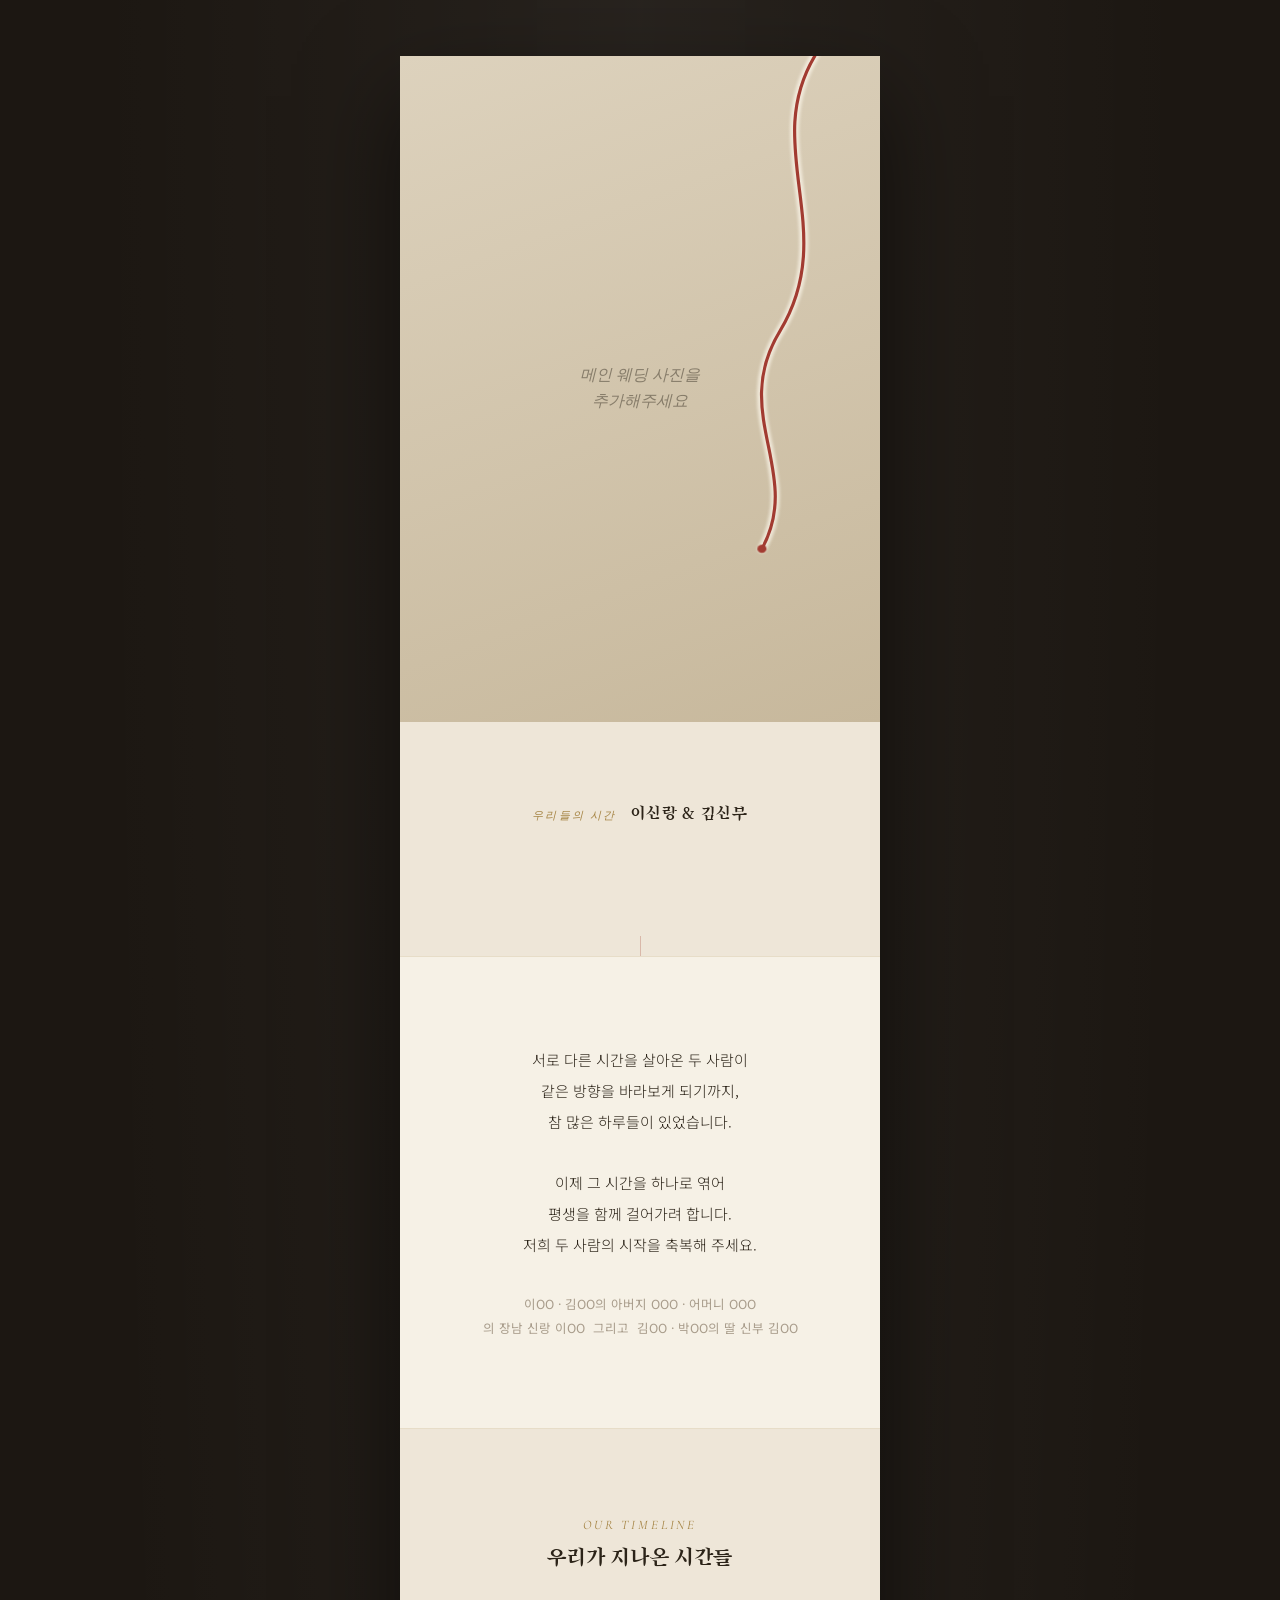
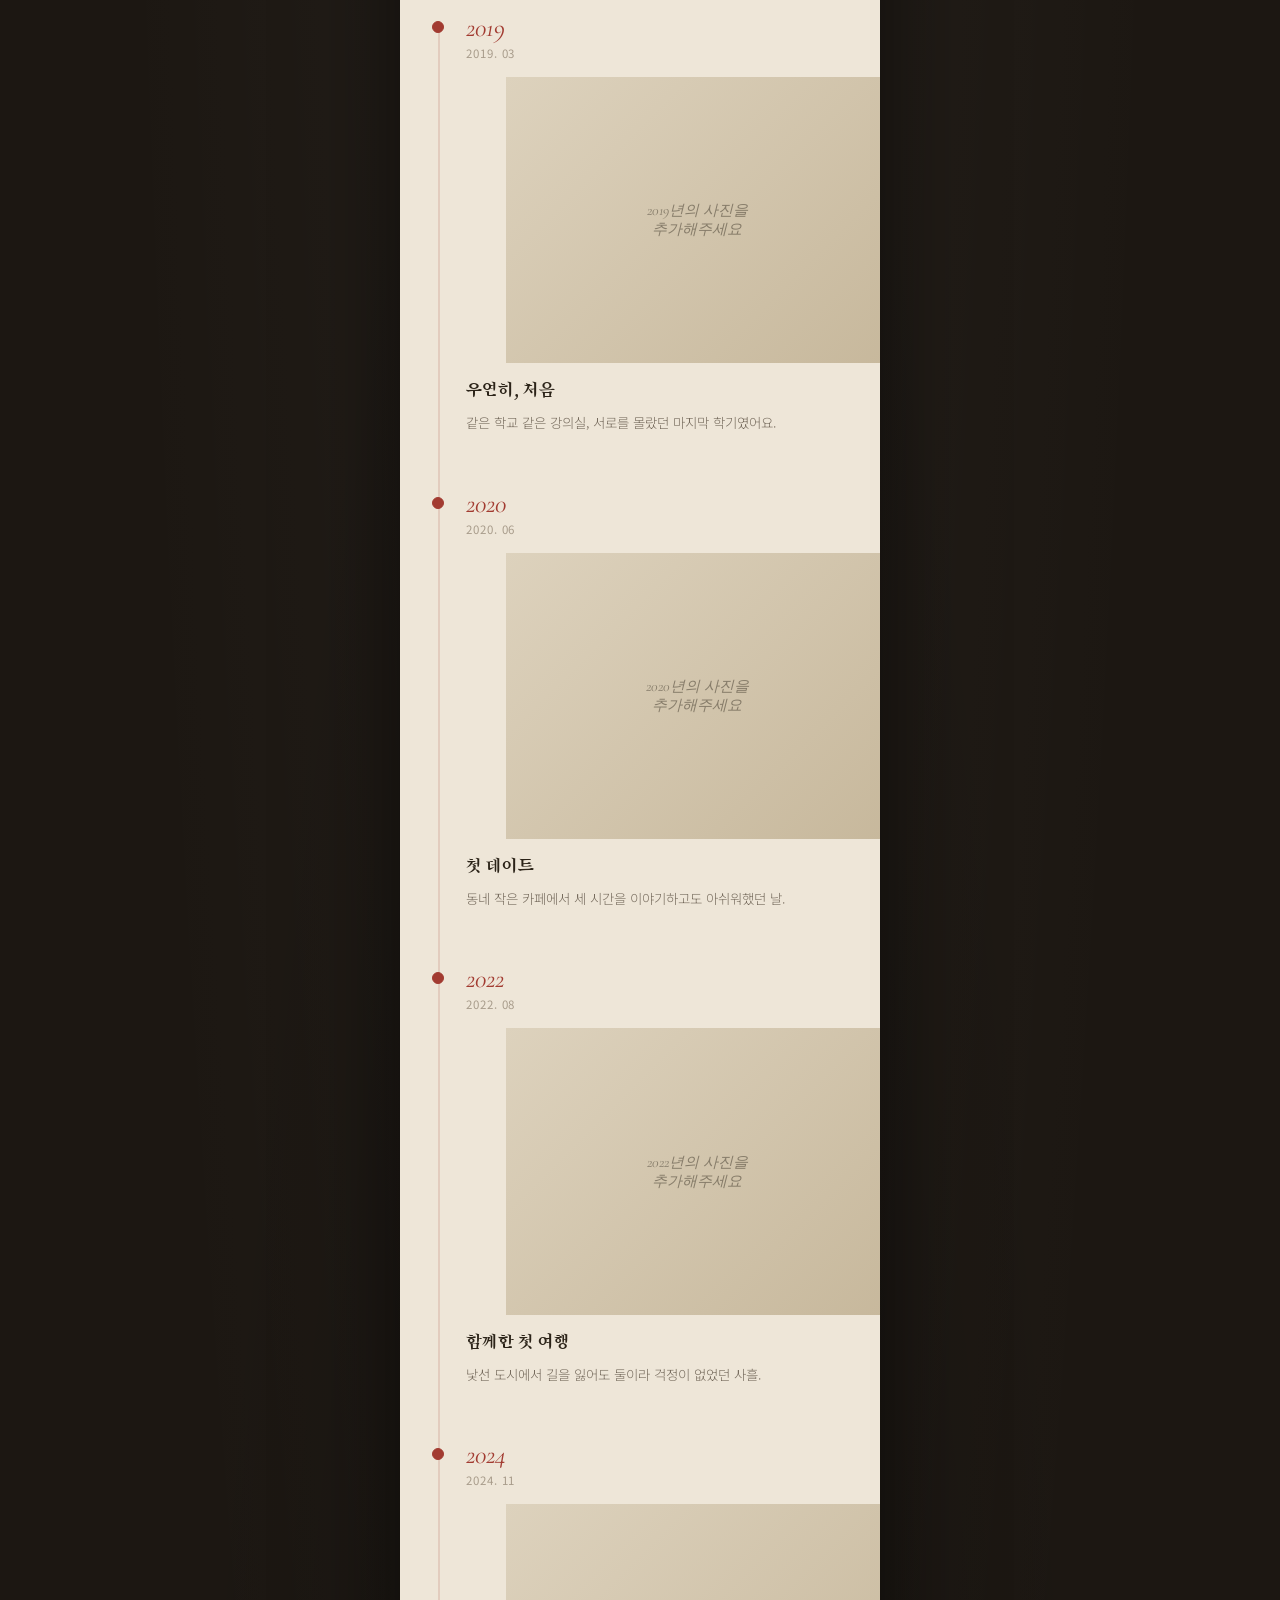
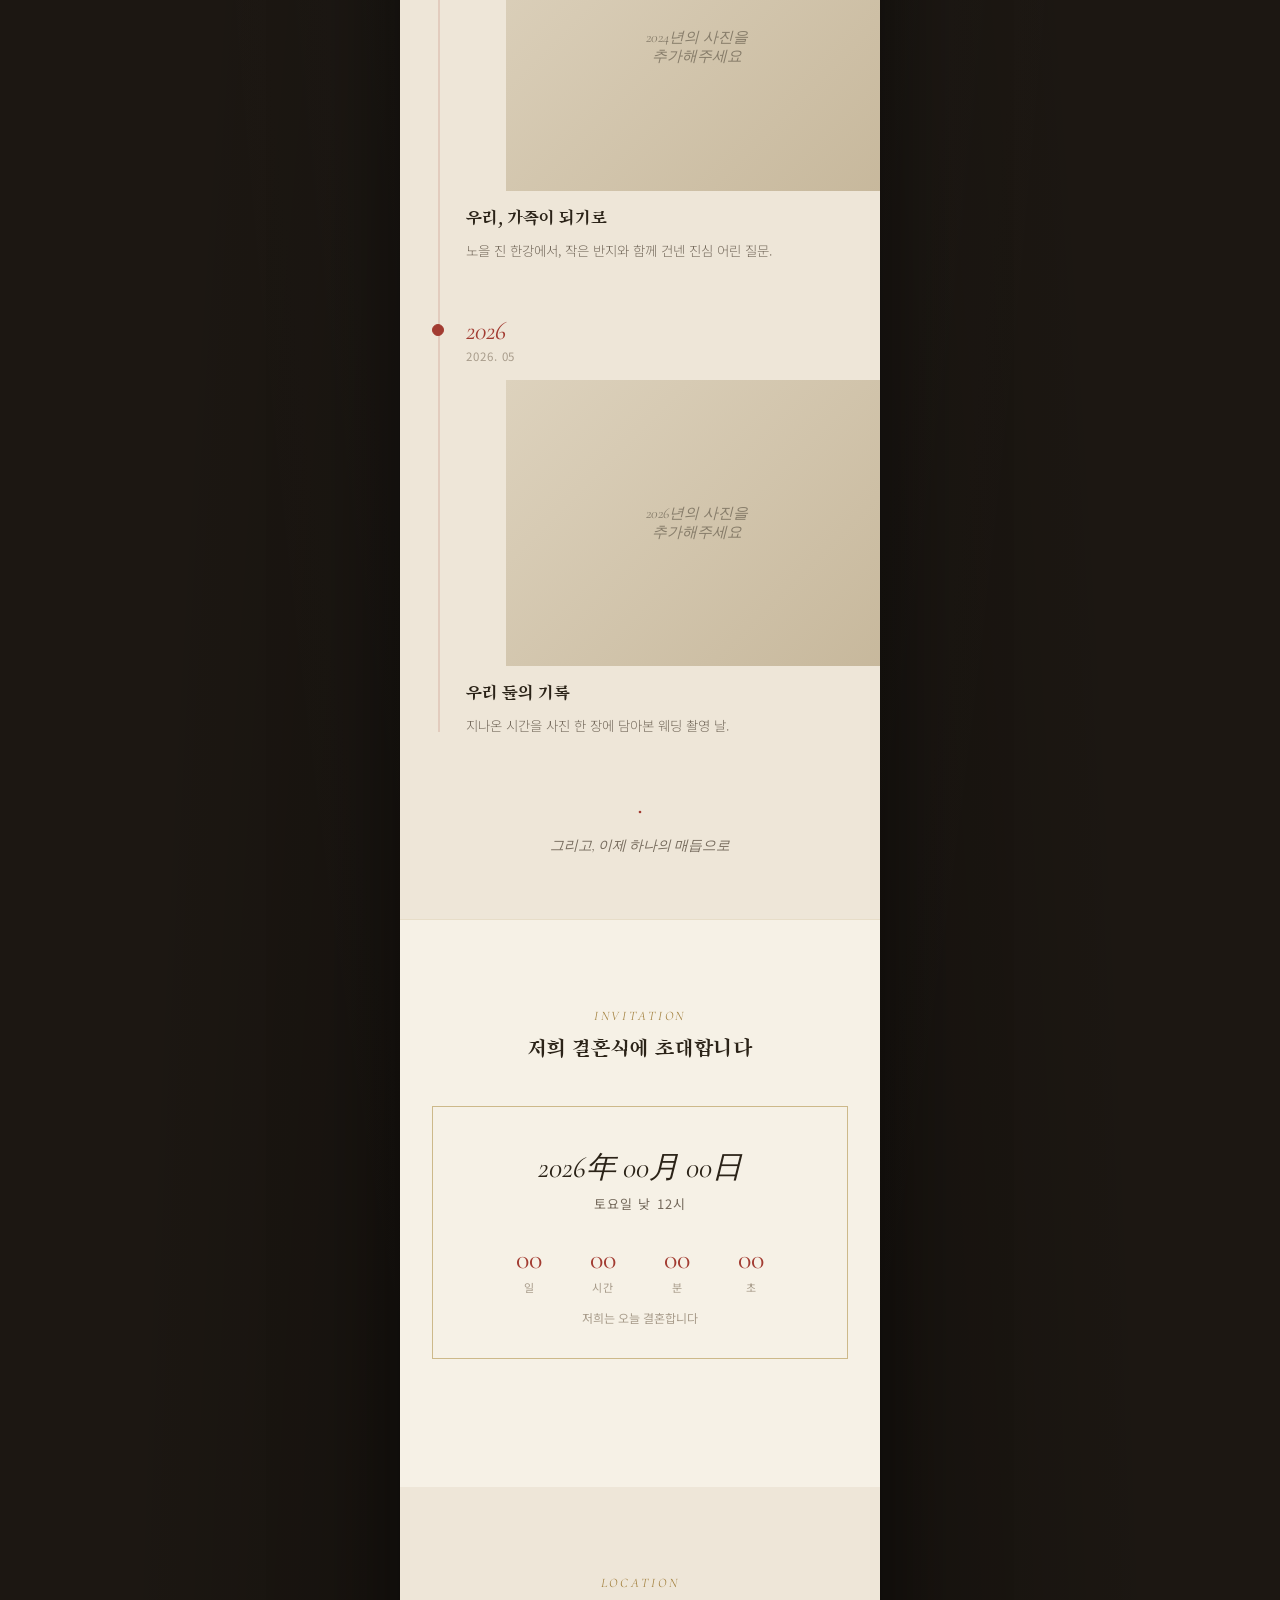
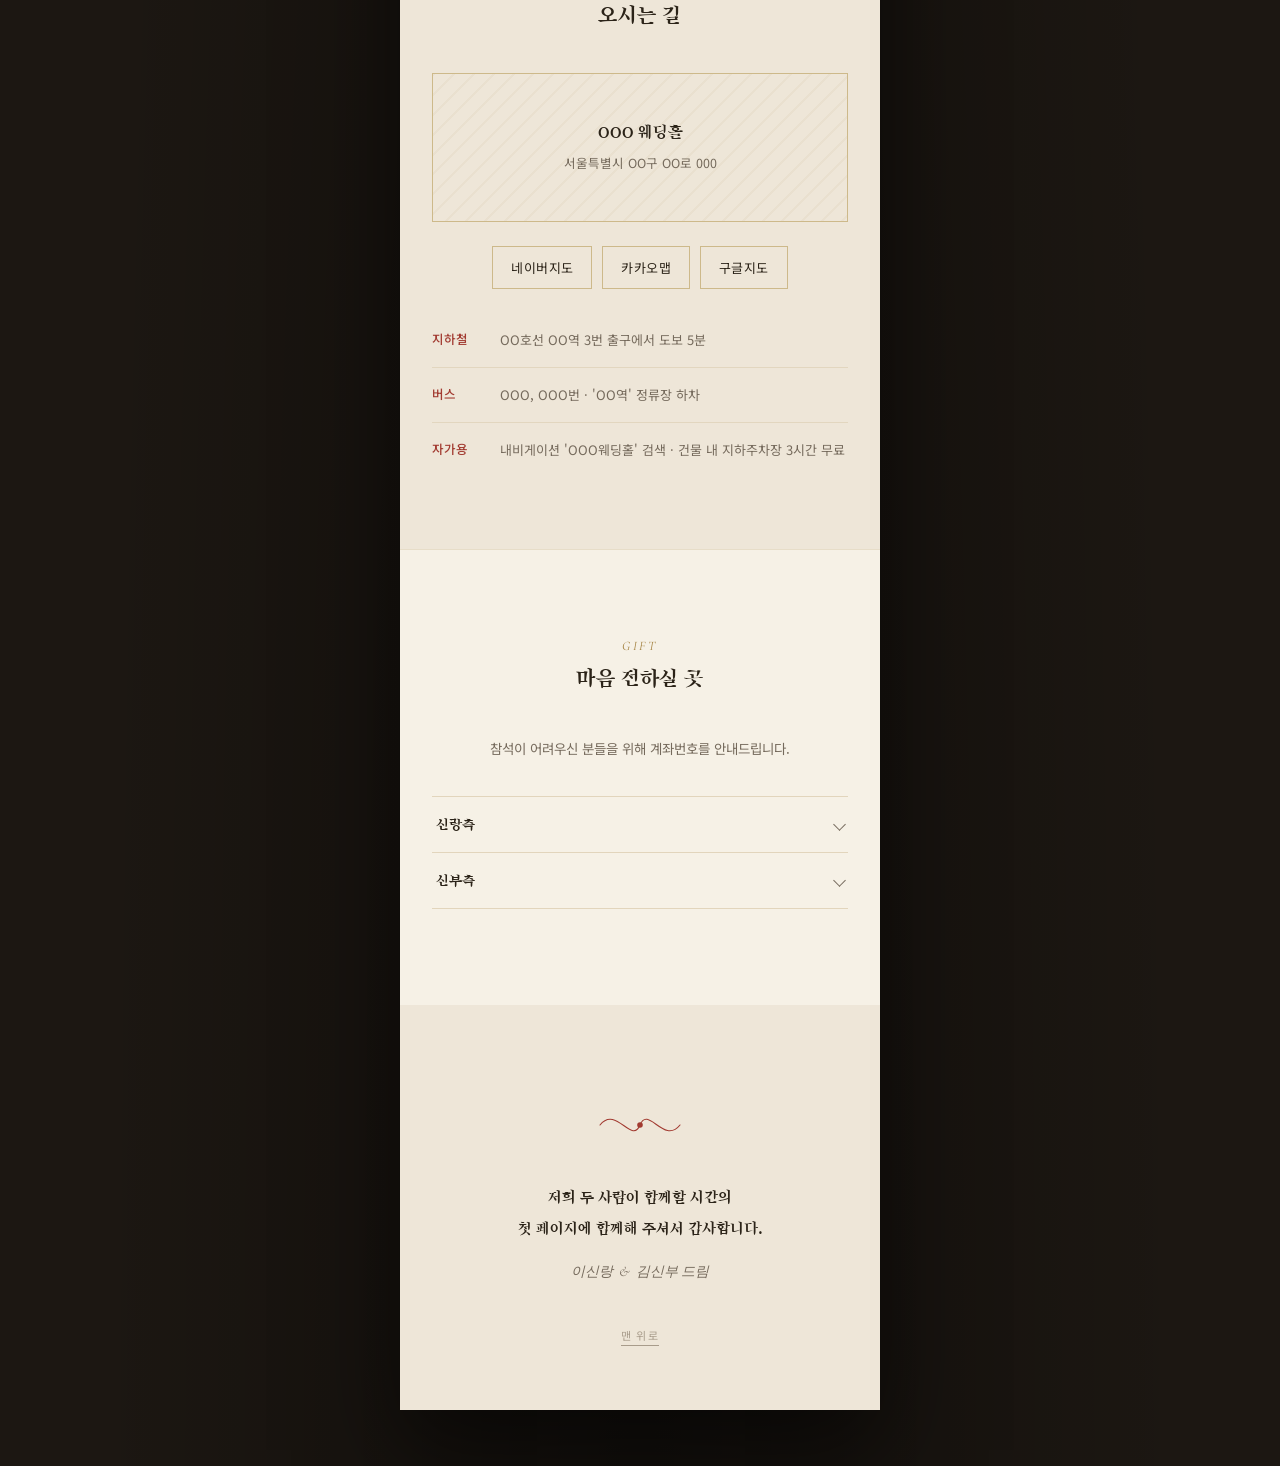
==== commit dc8ba9da: "55" ====
--- a/index.html
+++ b/index.html
@@ -4,10 +4,10 @@
 <meta charset="UTF-8" />
 <meta name="viewport" content="width=device-width, initial-scale=1.0, maximum-scale=1.0, user-scalable=no" />
 <title>우리들의 시간 — OOO ♥ OOO</title>
-<meta name="description" content="조경윤 ♥ 김지원의 결혼식에 초대합니다" />
+<meta name="description" content="OOO ♥ OOO의 결혼식에 초대합니다" />
 
 <!-- Open Graph : 카카오톡 등으로 공유될 때 보이는 미리보기 -->
-<meta property="og:title" content="우리들의 시간 — 조경윤 ♥ 김지원 결혼식에 초대합니다" />
+<meta property="og:title" content="우리들의 시간 — OOO ♥ OOO 결혼식에 초대합니다" />
 <meta property="og:description" content="2026년 00월 00일 토요일 낮 12시, OOO웨딩홀" />
 <meta property="og:image" content="assets/img/og-cover.jpg" />
 <meta property="og:type" content="website" />
@@ -32,23 +32,22 @@
       </figure>
 
       <div class="hero__content">
-        <svg class="hero__thread" viewBox="0 0 40 90" preserveAspectRatio="none" aria-hidden="true">
-          <path d="M 20 0 C 8 18, 34 30, 18 48 C 6 62, 30 72, 20 90" />
-        </svg>
-
-        <p class="eyebrow" data-reveal>우리들의 시간</p>
-        <h1 class="hero__names" data-reveal>
-          <span>이 신 랑</span>
-          <span class="hero__amp">&amp;</span>
-          <span>김 신 부</span>
-        </h1>
-
-        <p class="hero__date" data-reveal>
+        <p class="hero__line1" data-reveal>
+          <span class="hero__eyebrow-inline">우리들의 시간</span>
+          <span class="hero__names-inline">이신랑 &amp; 김신부</span>
+        </p>
+
+        <p class="hero__line2" data-reveal>
           <em>2026. 00. 00</em> SAT · 낮 12시
         </p>
-
-        <p class="hero__venue" data-reveal>OOO 웨딩홀 3층 그랜드홀</p>
-      </div>
+      </div>
+
+      <!-- 우측 상단에서 시작해 사진을 관통하며 내려오는 붉은 실 -->
+      <svg class="hero__thread" viewBox="0 0 200 800" preserveAspectRatio="none" aria-hidden="true">
+        <path class="hero__thread-glow" d="M 150 0 C 90 110, 178 210, 112 330 C 56 430, 138 500, 92 592" />
+        <path class="hero__thread-line" d="M 150 0 C 90 110, 178 210, 112 330 C 56 430, 138 500, 92 592" />
+        <circle class="hero__thread-knot" cx="92" cy="592" r="5" />
+      </svg>
 
       <button class="scroll-cue" id="scrollCue" aria-label="아래로 스크롤">
         <span></span>
--- a/css/style.css
+++ b/css/style.css
@@ -142,15 +142,17 @@
   position: relative;
   display: flex;
   flex-direction: column;
+  height: 100svh;
+  min-height: 560px;
   overflow: hidden;
 }
 
-/* -- 메인 웨딩 사진 -- */
+/* -- 메인 웨딩 사진 (화면 상단 약 74%, 메인 느낌 강조) -- */
 .hero__photo {
   position: relative;
   margin: 0;
   width: 100%;
-  aspect-ratio: 4 / 5;
+  flex: 0 0 74%;
   background: linear-gradient(160deg, #ddd2bd, #c7b89c);
   overflow: hidden;
 }
@@ -178,93 +180,108 @@
 }
 .hero__photo.no-image img { display: none; }
 
-/* -- 사진 아래 텍스트 -- */
+/* -- 사진 아래 텍스트, 2줄로 압축 (나머지 약 26%) -- */
 .hero__content {
   position: relative;
-  text-align: center;
-  padding: 40px 32px 28px;
-}
-
+  flex: 1;
+  display: flex;
+  flex-direction: column;
+  align-items: center;
+  justify-content: center;
+  text-align: center;
+  padding: 8px 24px 10px;
+  min-height: 0;
+}
+
+/* -- 우측 상단에서 내려오는 붉은 실 (사진+텍스트 전체를 관통) -- */
 .hero__thread {
-  display: block;
-  width: 22px;
-  height: 50px;
-  margin: 0 auto 18px;
-}
-.hero__thread path {
+  position: absolute;
+  top: 0;
+  right: 4%;
+  width: 38%;
+  height: 74%;
+  pointer-events: none;
+  z-index: 5;
+}
+.hero__thread-glow,
+.hero__thread-line {
   fill: none;
+  stroke-linecap: round;
+  stroke-dasharray: 1200;
+  stroke-dashoffset: 1200;
+  animation: draw-thread 2s 0.25s cubic-bezier(.65,0,.35,1) forwards;
+}
+.hero__thread-glow {
+  stroke: rgba(255,250,240,0.65);
+  stroke-width: 10;
+  filter: blur(2px);
+}
+.hero__thread-line {
   stroke: var(--thread);
-  stroke-width: 2;
-  stroke-linecap: round;
-  stroke-dasharray: 220;
-  stroke-dashoffset: 220;
-  animation: draw-thread 1.4s 0.2s cubic-bezier(.65,0,.35,1) forwards;
+  stroke-width: 3.5;
+}
+.hero__thread-knot {
+  fill: var(--thread);
+  opacity: 0;
+  animation: knot-in 0.4s 2.15s ease forwards;
 }
 @keyframes draw-thread {
   to { stroke-dashoffset: 0; }
 }
-
-.eyebrow {
+@keyframes knot-in {
+  to { opacity: 1; }
+}
+
+/* 1줄 : 우리들의 시간 + 이름 */
+.hero__line1 {
+  margin: 0 0 6px;
+  white-space: nowrap;
+}
+.hero__eyebrow-inline {
   font-family: var(--font-accent);
   font-style: italic;
-  font-size: 14px;
-  letter-spacing: 0.3em;
+  font-size: 11px;
+  letter-spacing: 0.2em;
   color: var(--gold);
   text-transform: uppercase;
-  margin: 0 0 22px;
-}
-
-.hero__names {
+  margin-right: 10px;
+}
+.hero__names-inline {
   font-family: var(--font-display);
   font-weight: 400;
-  font-size: 34px;
-  line-height: 1.6;
-  letter-spacing: 0.14em;
-  margin: 0 0 26px;
-  color: var(--ink);
-}
-.hero__names span { display: block; }
-.hero__amp {
-  font-family: var(--font-accent);
-  font-style: italic;
-  font-size: 20px;
-  color: var(--thread);
-  letter-spacing: 0;
-  margin: 6px 0;
-}
-
-.hero__date {
+  font-size: 17px;
+  letter-spacing: 0.04em;
+  color: var(--ink);
+}
+
+/* 2줄 : 날짜 + 시간 */
+.hero__line2 {
+  margin: 0;
   font-family: var(--font-body);
-  font-size: 14px;
-  letter-spacing: 0.08em;
-  color: var(--ink-soft);
-  margin: 0 0 6px;
-}
-.hero__date em {
+  font-size: 12.5px;
+  letter-spacing: 0.06em;
+  color: var(--ink-soft);
+  white-space: nowrap;
+}
+.hero__line2 em {
   font-family: var(--font-accent);
   font-style: normal;
-  font-size: 20px;
-  color: var(--ink);
-  letter-spacing: 0.05em;
+  font-size: 15px;
+  color: var(--ink);
+  letter-spacing: 0.04em;
   margin-right: 6px;
-}
-
-.hero__venue {
-  font-size: 13px;
-  color: var(--ink-faint);
-  margin: 0;
-  letter-spacing: 0.04em;
 }
 
 .scroll-cue {
   display: block;
-  width: 24px;
-  height: 36px;
-  margin: 4px auto 0;
+  width: 18px;
+  height: 20px;
+  margin: 8px auto 0;
   border: none;
   background: transparent;
   cursor: pointer;
   padding: 0;
+  flex-shrink: 0;
 }
 .scroll-cue span {
   display: block;
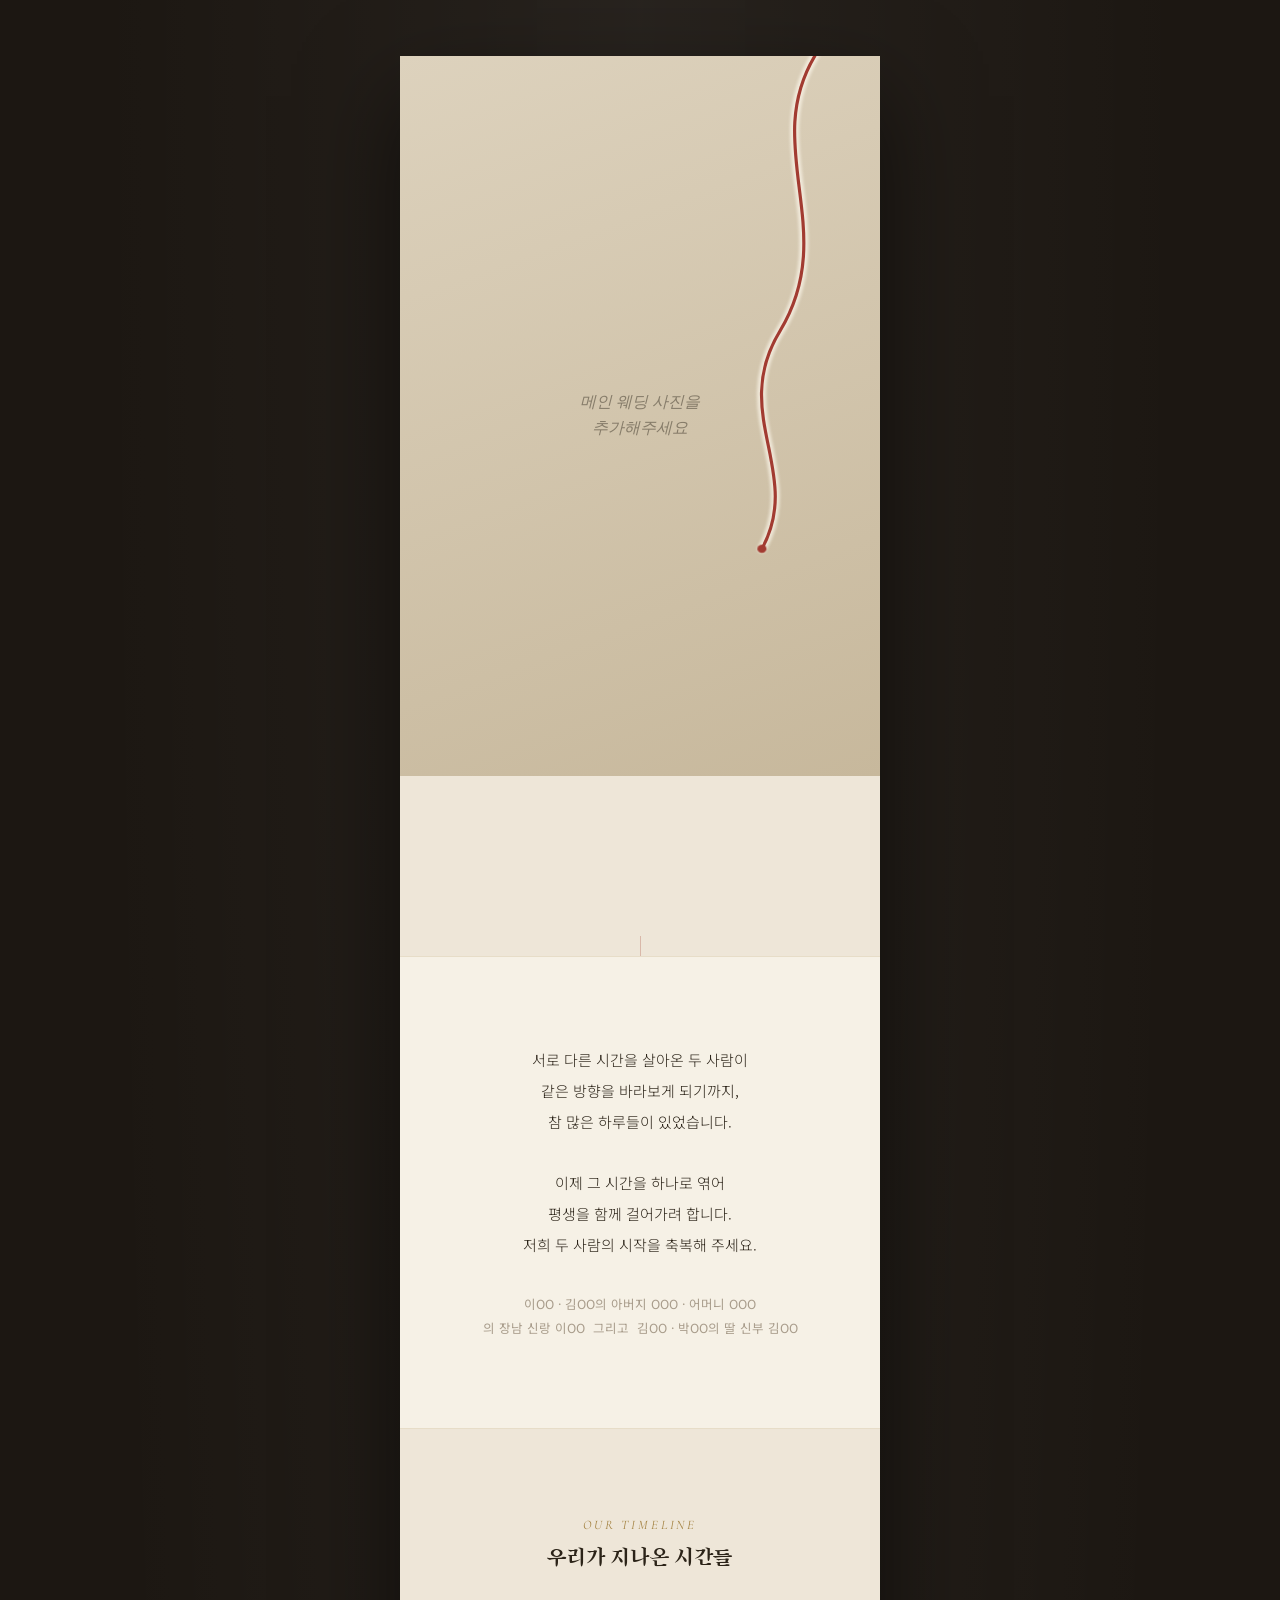
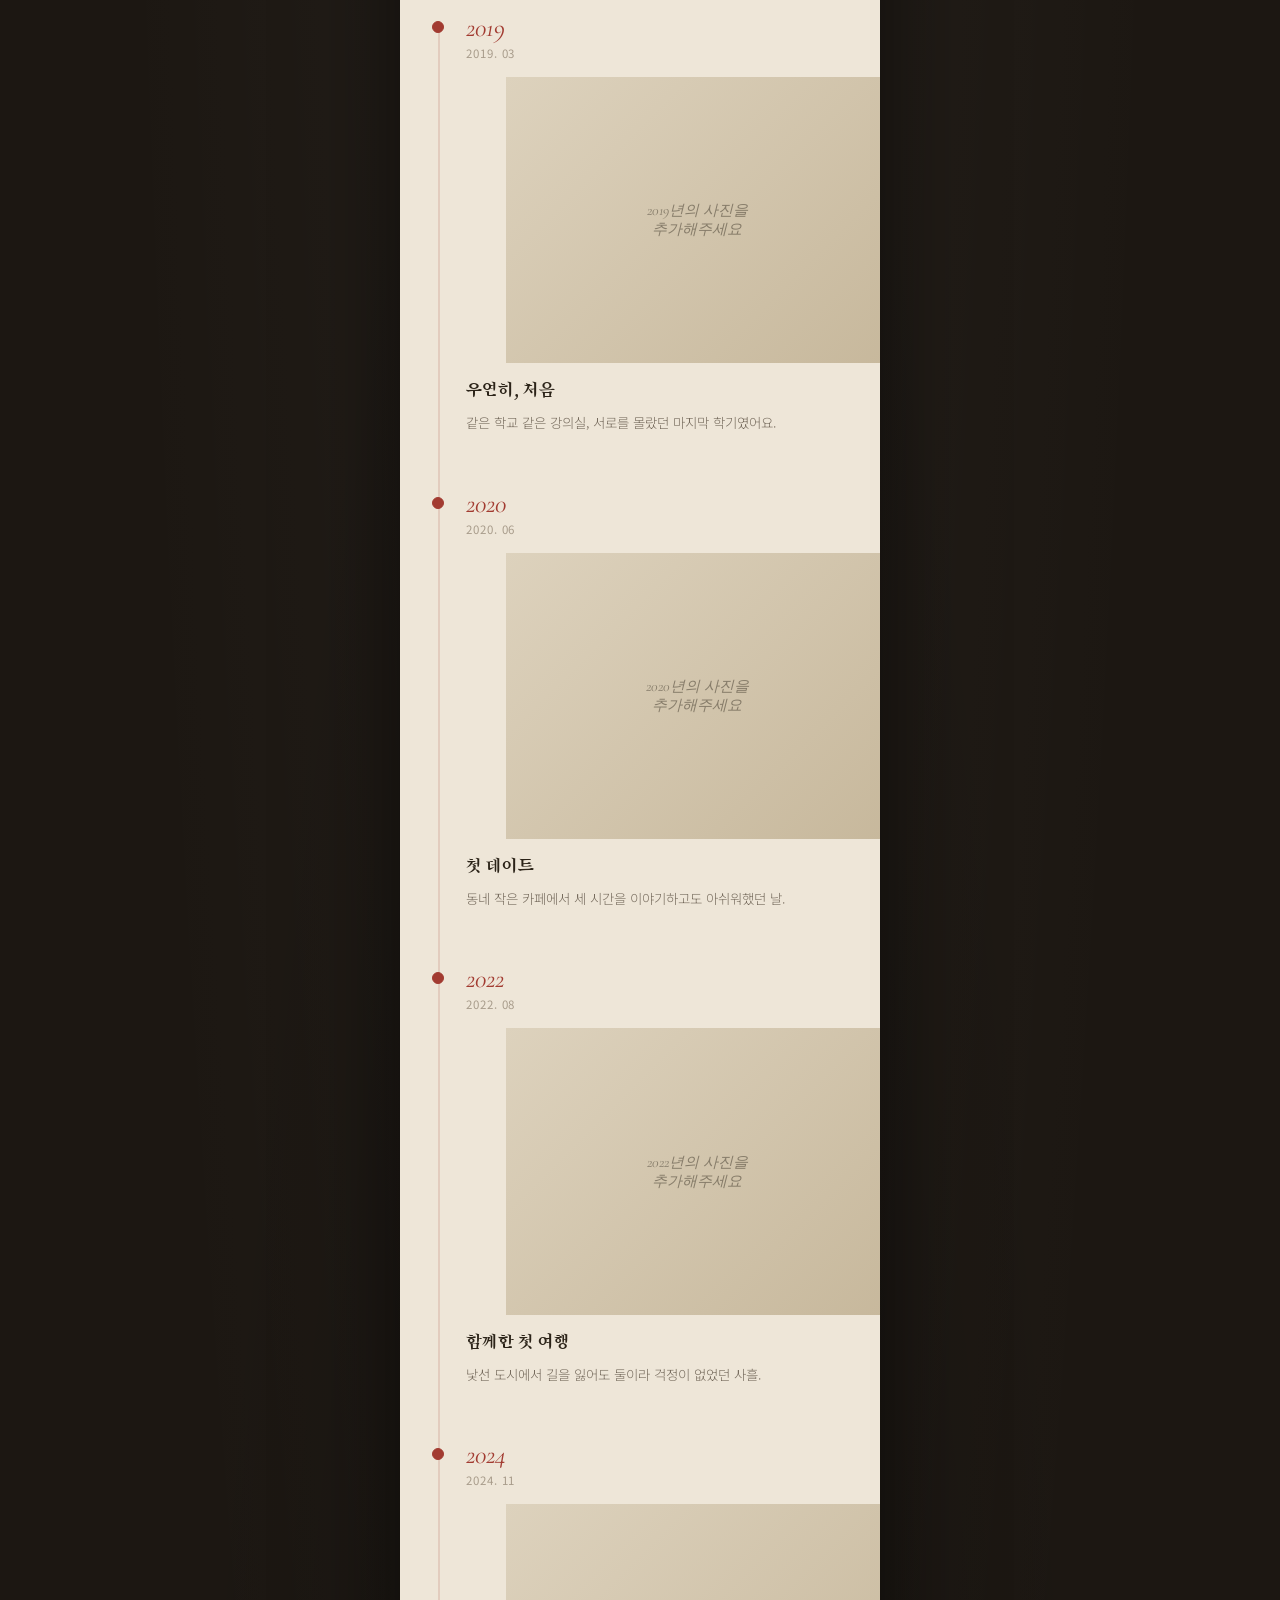
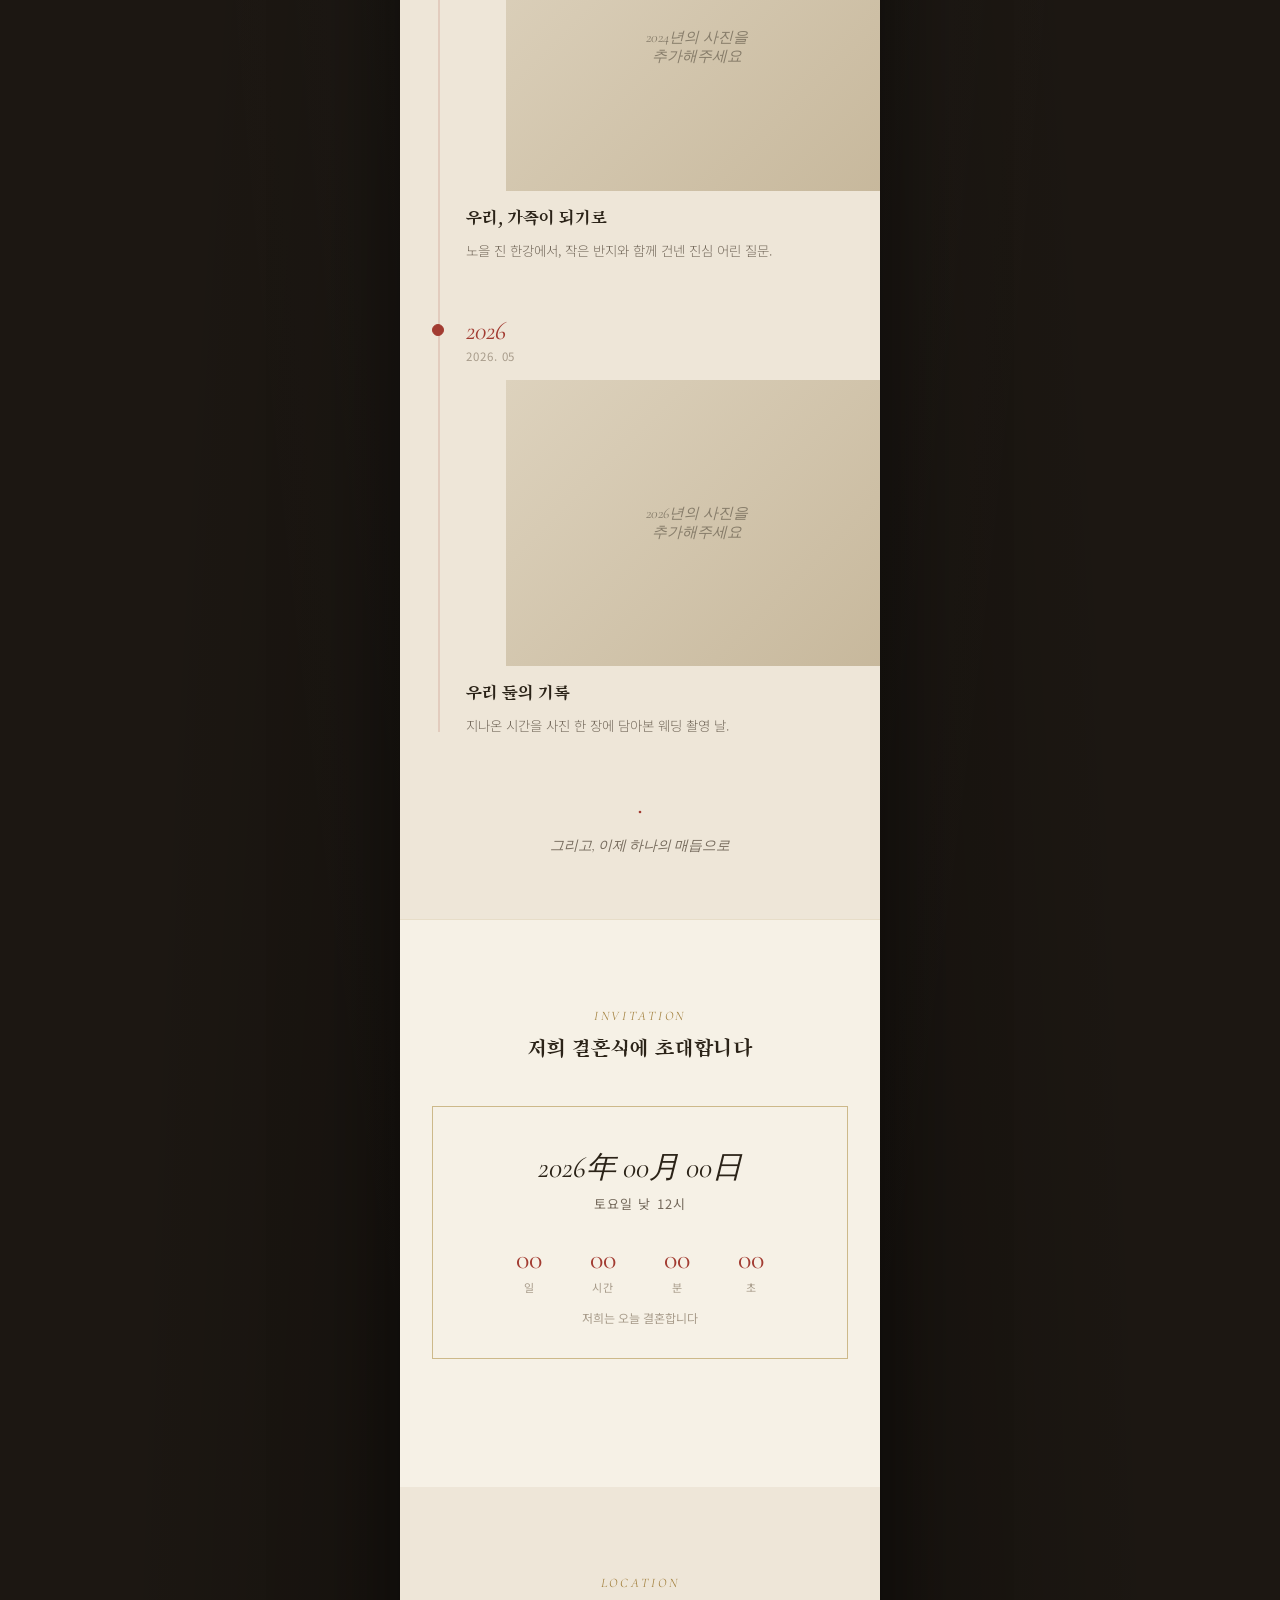
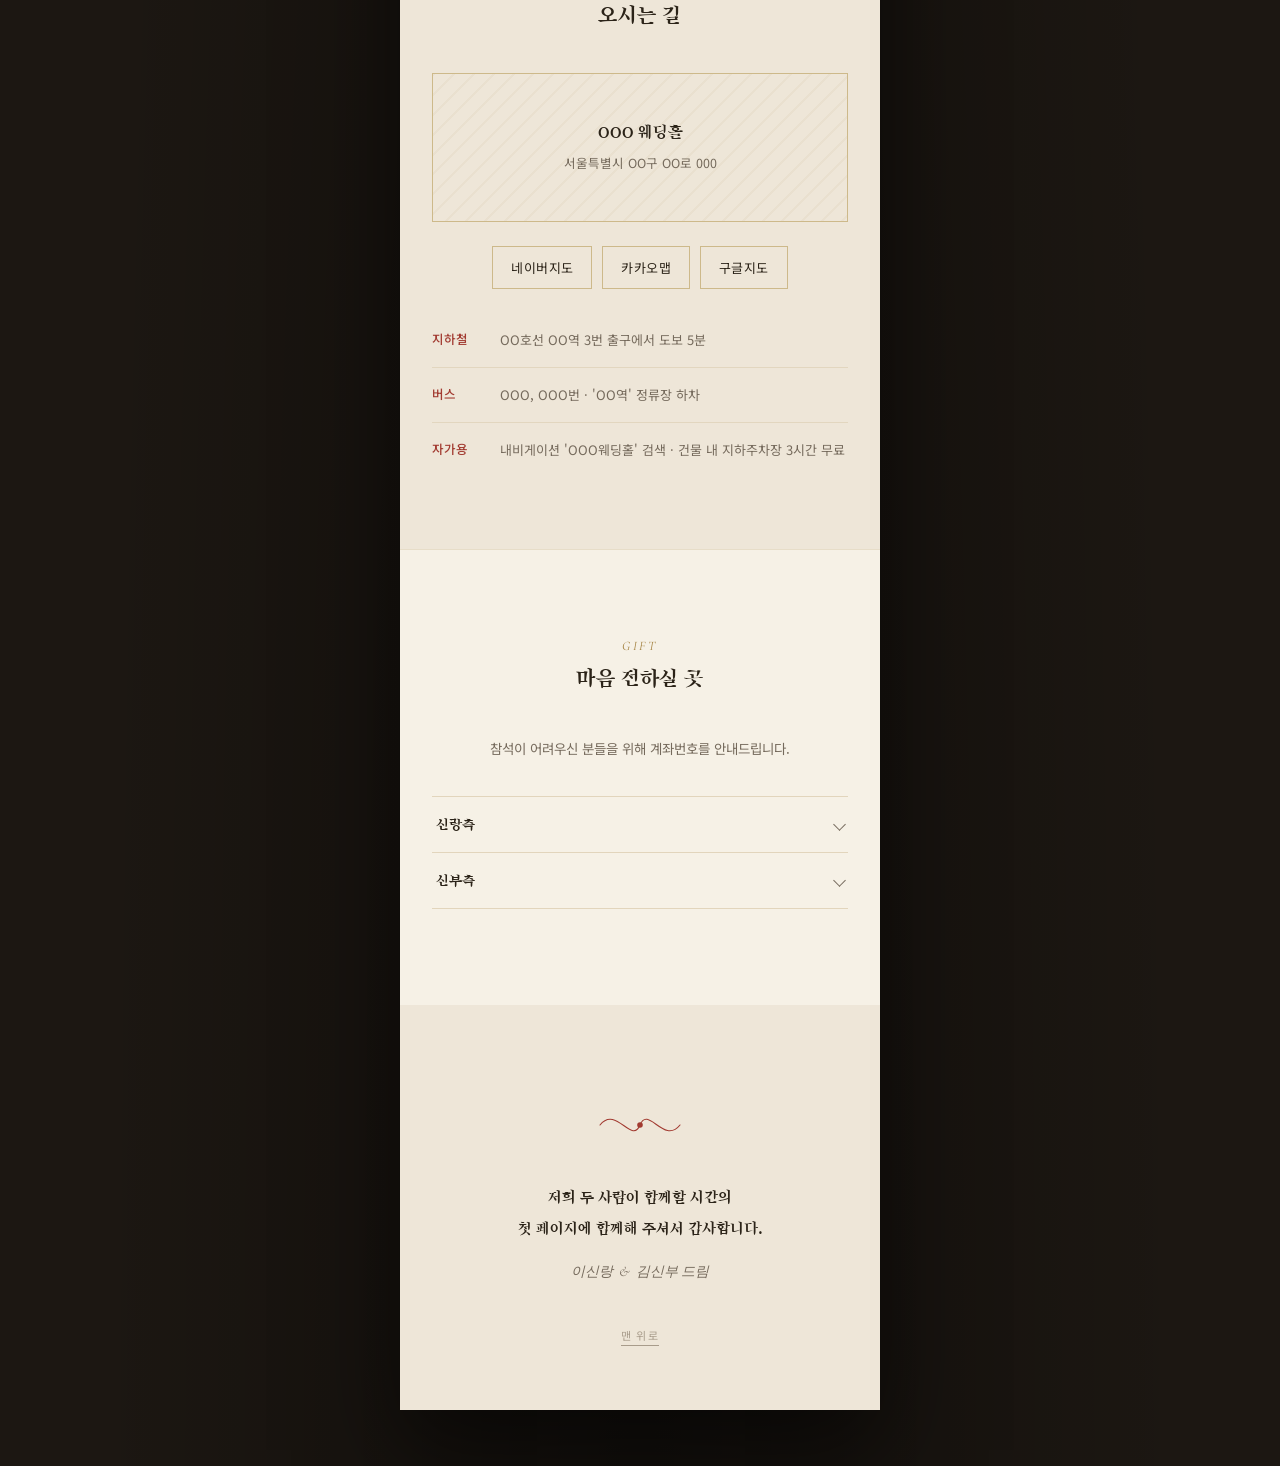
==== commit 051b2fd4: "55" ====
--- a/index.html
+++ b/index.html
@@ -7,8 +7,8 @@
 <meta name="description" content="OOO ♥ OOO의 결혼식에 초대합니다" />
 
 <!-- Open Graph : 카카오톡 등으로 공유될 때 보이는 미리보기 -->
-<meta property="og:title" content="우리들의 시간 — OOO ♥ OOO 결혼식에 초대합니다" />
-<meta property="og:description" content="2026년 00월 00일 토요일 낮 12시, OOO웨딩홀" />
+<meta property="og:title" content="우리들의 시간 — 조경윤 ♥ 김지원 결혼식에 초대합니다" />
+<meta property="og:description" content="2026년 11월 7일 토요일 낮 12시, 아모르아트" />
 <meta property="og:image" content="assets/img/og-cover.jpg" />
 <meta property="og:type" content="website" />
 
@@ -34,11 +34,11 @@
       <div class="hero__content">
         <p class="hero__line1" data-reveal>
           <span class="hero__eyebrow-inline">우리들의 시간</span>
-          <span class="hero__names-inline">이신랑 &amp; 김신부</span>
+          <span class="hero__names-inline">조경윤 &amp; 김지원</span>
         </p>
 
         <p class="hero__line2" data-reveal>
-          <em>2026. 00. 00</em> SAT · 낮 12시
+          <em>2026. 11. 7</em> SAT · 낮 12시
         </p>
       </div>
 
--- a/css/style.css
+++ b/css/style.css
@@ -152,7 +152,7 @@
   position: relative;
   margin: 0;
   width: 100%;
-  flex: 0 0 74%;
+  flex: 0 0 80%;
   background: linear-gradient(160deg, #ddd2bd, #c7b89c);
   overflow: hidden;
 }
